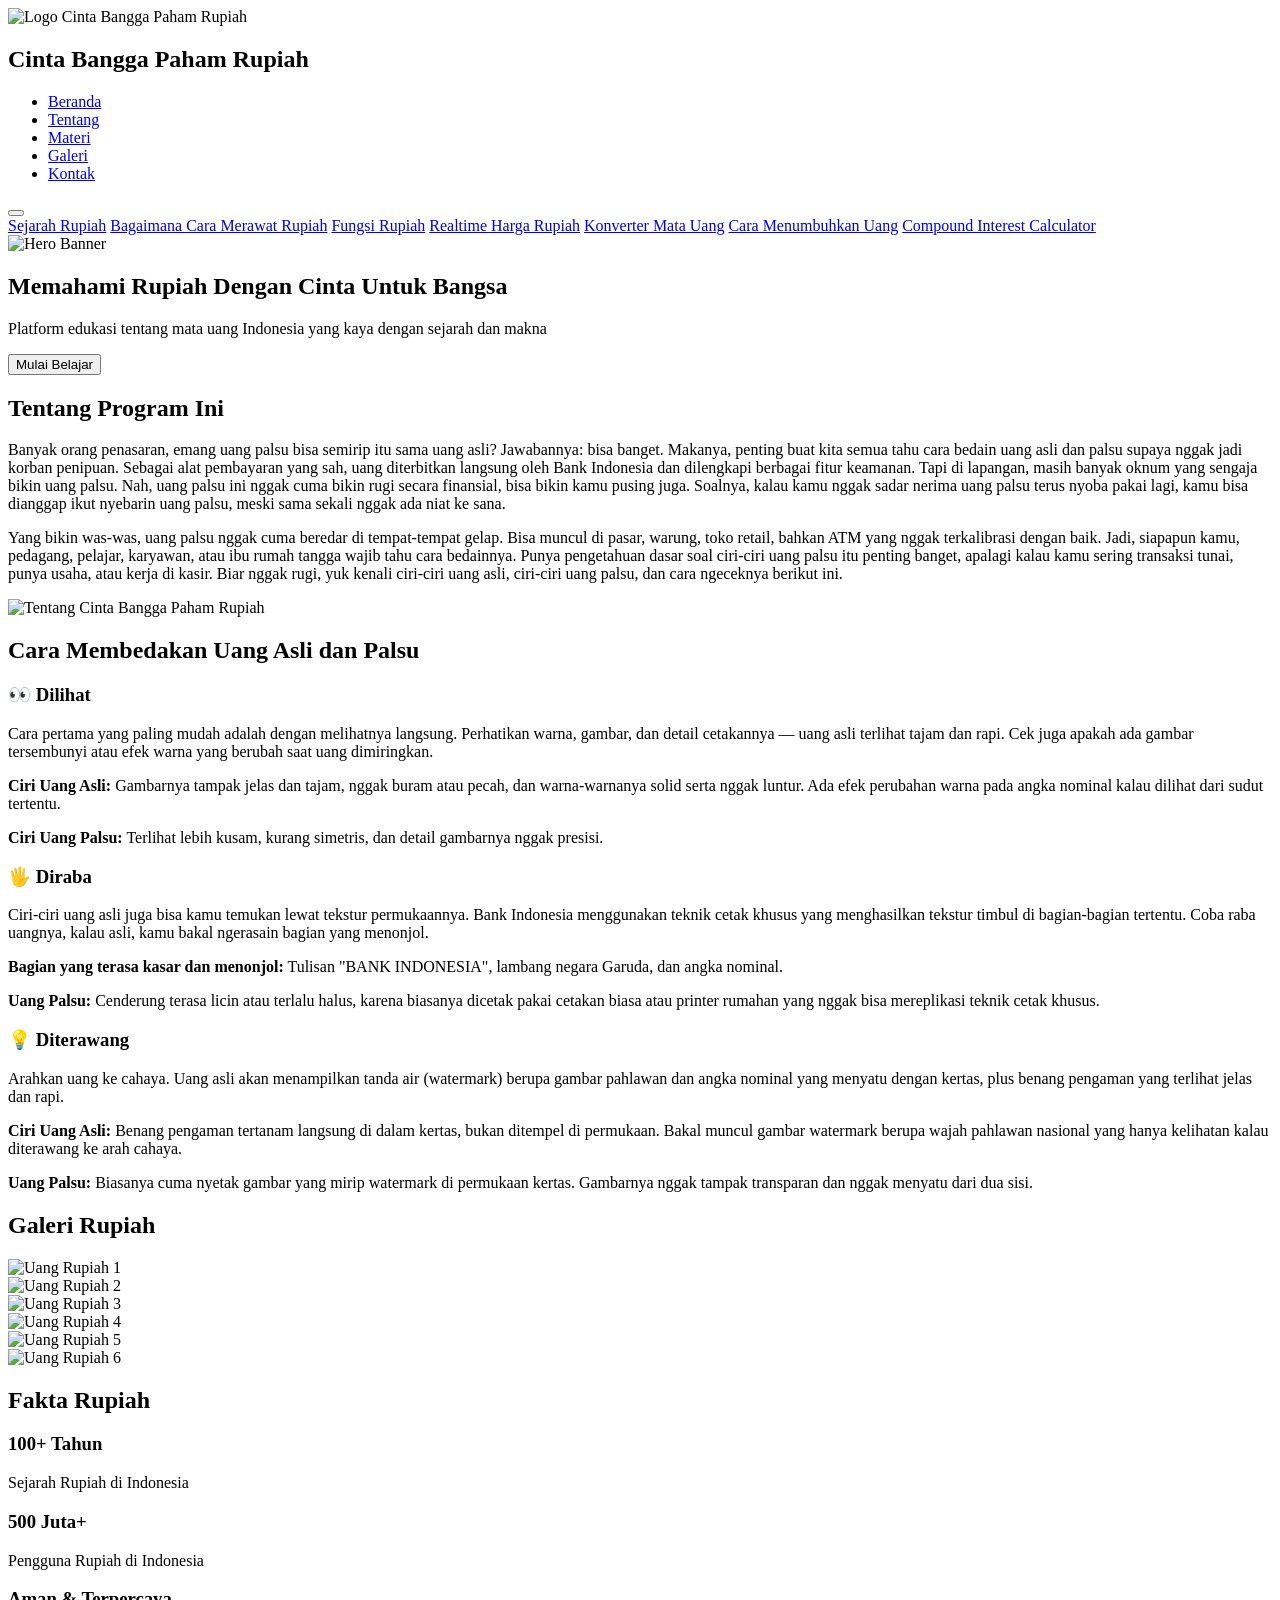
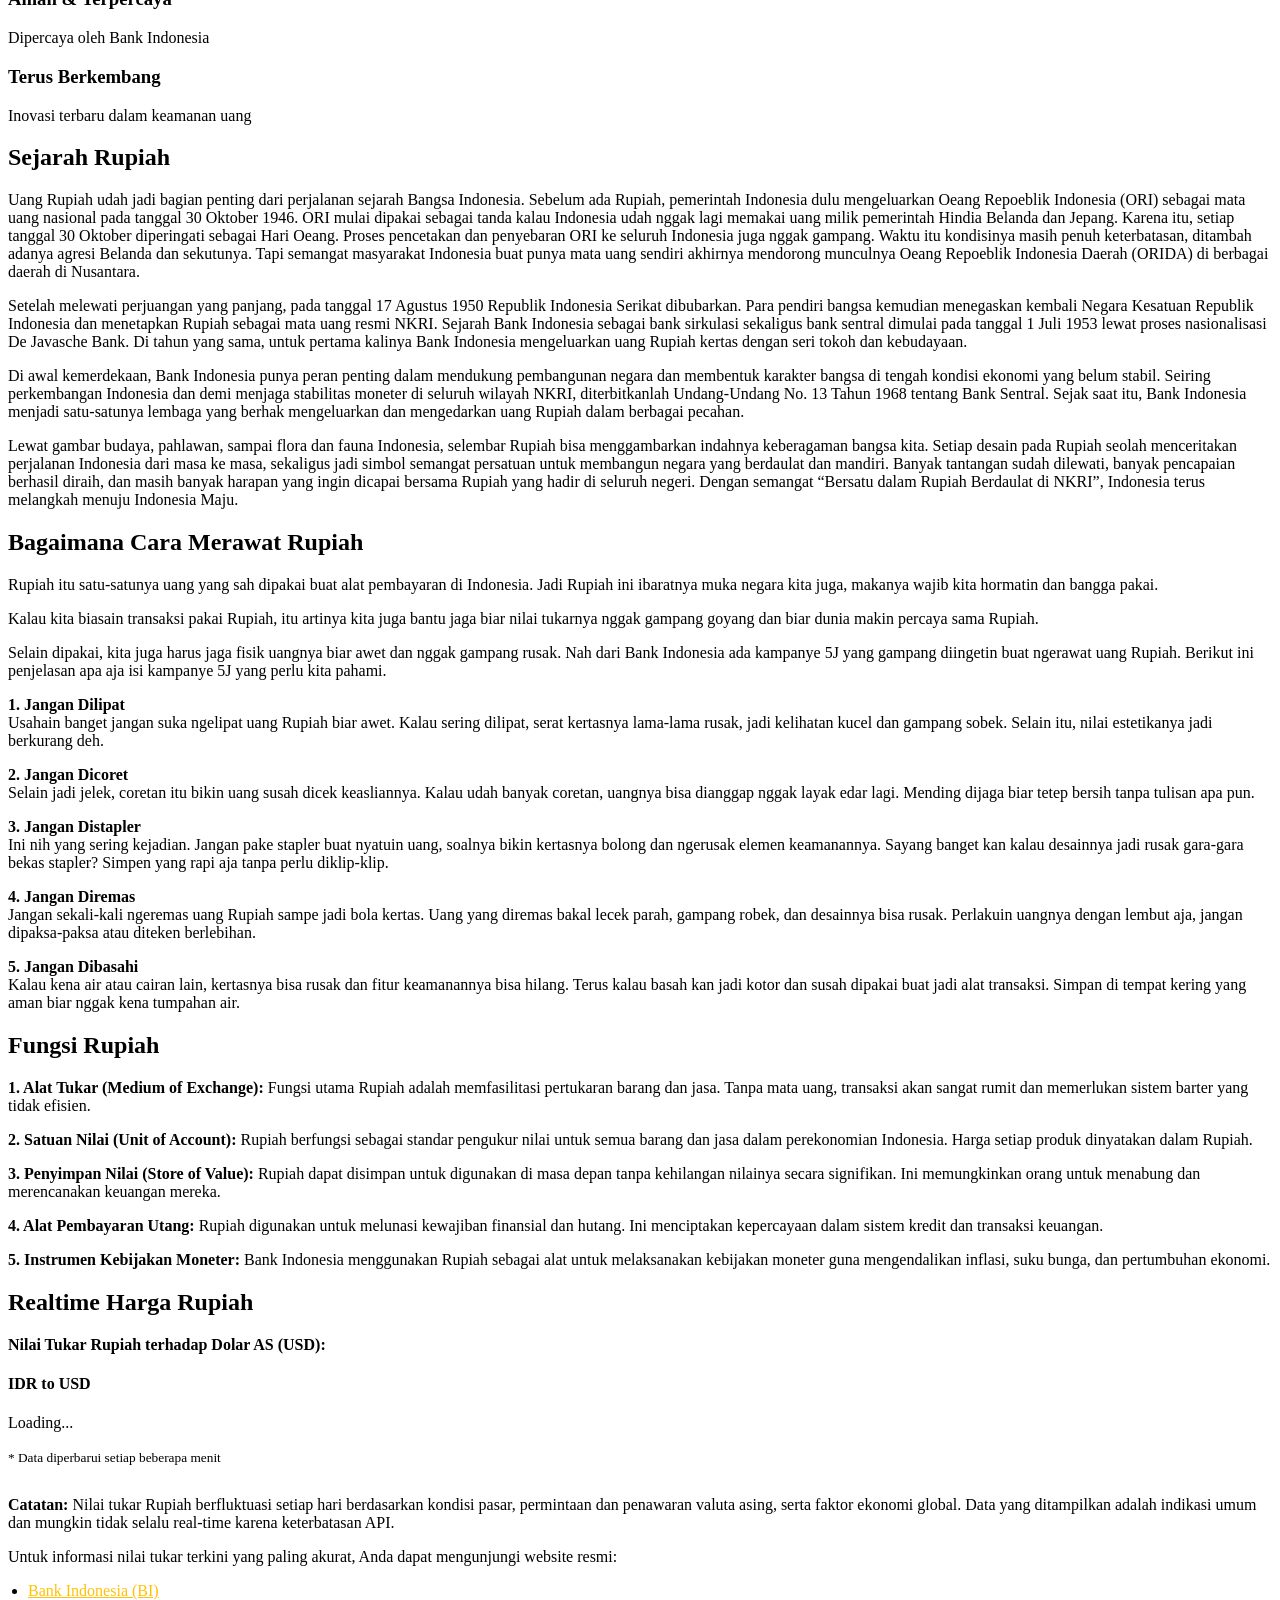
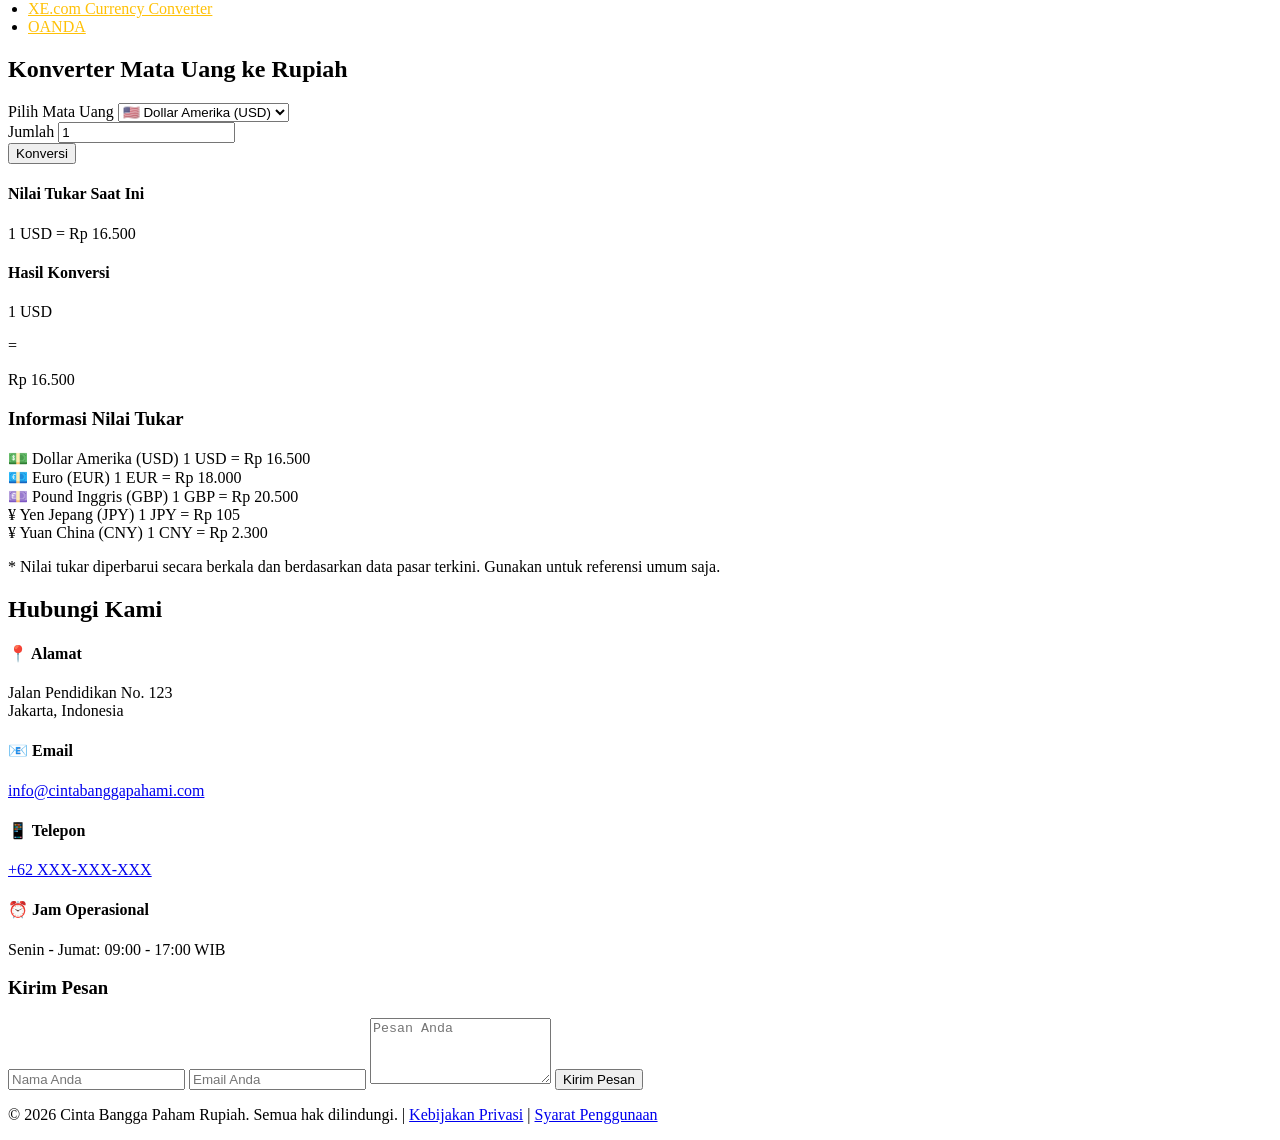
==== index.html @ c16cb83c "Add files via upload" ====
<!DOCTYPE html>
<html lang="id">
<head>
    <meta charset="UTF-8">
    <meta name="viewport" content="width=device-width, initial-scale=1.0">
    <title>Cinta Bangga Paham Rupiah - Edukasi Mata Uang Nasional</title>
    <link rel="stylesheet" href="css/style.css">
    <link rel="icon" type="image/png" href="assets/images/logo-white.png">
</head>
<body>
    <!-- ==================== HEADER/NAVBAR ==================== -->
    <header class="header">
        <nav class="navbar">
            <div class="container">
                <div class="logo">
                    <!-- [LOGO] PUT YOUR LOGO/WEBSITE TITLE IMAGE HERE (300x80px recommended) -->
                    <img src="assets/images/logo-white.png" alt="Logo Cinta Bangga Paham Rupiah" class="logo-img">
                    <h1>Cinta Bangga Paham Rupiah</h1>
                </div>
                <ul class="nav-links">
                    <li><a href="#home">Beranda</a></li>
                    <li><a href="#tentang">Tentang</a></li>
                    <li><a href="#materi">Materi</a></li>
                    <li><a href="#galeri">Galeri</a></li>
                    <li><a href="#kontak">Kontak</a></li>
                </ul>
                <!-- Hamburger Menu -->
                <div class="hamburger-menu">
                    <button class="hamburger-btn" id="hamburgerBtn">
                        <span></span>
                        <span></span>
                        <span></span>
                    </button>
                    <div class="dropdown-menu" id="dropdownMenu">
                        <a href="#sejarah">Sejarah Rupiah</a>
                        <a href="#merawat">Bagaimana Cara Merawat Rupiah</a>
                        <a href="#fungsi">Fungsi Rupiah</a>
                        <a href="#harga">Realtime Harga Rupiah</a>
                        <a href="#konverter">Konverter Mata Uang</a>
                        <a href="investasi.html">Cara Menumbuhkan Uang</a>
                        <a href="compound-interest-calculator.html">Compound Interest Calculator</a>
                    </div>
                </div>
            </div>
        </nav>
    </header>

    <!-- ==================== HERO SECTION ==================== -->
    <section id="home" class="hero">
        <!-- [HERO IMAGE] PUT YOUR MAIN HERO IMAGE HERE (Full width recommended: 1920x600px) -->
        <img src="assets/images/hero-banner.jpg" alt="Hero Banner" class="hero-image">
        <div class="hero-content">
            <h2>Memahami Rupiah Dengan Cinta Untuk Bangsa</h2>
            <p>Platform edukasi tentang mata uang Indonesia yang kaya dengan sejarah dan makna</p>
            <!-- [BUTTON] You can customize the button text and link -->
            <button class="cta-btn">Mulai Belajar</button>
        </div>
    </section>

    <!-- ==================== ABOUT SECTION ==================== -->
    <section id="tentang" class="about">
        <div class="container">
            <h2 class="section-title">Tentang Program Ini</h2>
            <div class="about-content">
                <div class="about-text">
                    <!-- [TEXT CONTENT] REPLACE THIS WITH YOUR ABOUT TEXT -->
                    <p>Banyak orang penasaran, emang uang palsu bisa semirip itu sama uang asli? Jawabannya: bisa banget. Makanya, penting buat kita semua tahu cara bedain uang asli dan palsu supaya nggak jadi korban penipuan.
Sebagai alat pembayaran yang sah, uang diterbitkan langsung oleh Bank Indonesia dan dilengkapi berbagai fitur keamanan. Tapi di lapangan, masih banyak oknum yang sengaja bikin uang palsu. Nah, uang palsu ini nggak cuma bikin rugi secara finansial, bisa bikin kamu pusing juga. Soalnya, kalau kamu nggak sadar nerima uang palsu terus nyoba pakai lagi, kamu bisa dianggap ikut nyebarin uang palsu, meski sama sekali nggak ada niat ke sana.</p>
                    <p>Yang bikin was-was, uang palsu nggak cuma beredar di tempat-tempat gelap. Bisa muncul di pasar, warung, toko retail, bahkan ATM yang nggak terkalibrasi dengan baik. Jadi, siapapun kamu, pedagang, pelajar, karyawan, atau ibu rumah tangga wajib tahu cara bedainnya.
Punya pengetahuan dasar soal ciri-ciri uang palsu itu penting banget, apalagi kalau kamu sering transaksi tunai, punya usaha, atau kerja di kasir. Biar nggak rugi, yuk kenali ciri-ciri uang asli, ciri-ciri uang palsu, dan cara ngeceknya berikut ini.</p>
                    <!-- [MORE TEXT] Add more paragraphs as needed -->
                </div>
                <div class="about-image">
                    <!-- [ABOUT IMAGE] PUT YOUR ABOUT SECTION IMAGE HERE (500x400px recommended) -->
                    <img src="assets/images/about-section.jpg" alt="Tentang Cinta Bangga Paham Rupiah">
                </div>
            </div>
        </div>
    </section>

    <!-- ==================== MATERIALS SECTION ==================== -->
    <section id="materi" class="materials">
        <div class="container">
            <h2 class="section-title">Cara Membedakan Uang Asli dan Palsu</h2>
            <div class="materials-grid">
                <!-- MATERIAL CARD 1 -->
                <div class="material-card">
                    <h3>👀 Dilihat</h3>
                    <p>Cara pertama yang paling mudah adalah dengan melihatnya langsung. Perhatikan warna, gambar, dan detail cetakannya — uang asli terlihat tajam dan rapi. Cek juga apakah ada gambar tersembunyi atau efek warna yang berubah saat uang dimiringkan.</p>
                    <p><strong>Ciri Uang Asli:</strong> Gambarnya tampak jelas dan tajam, nggak buram atau pecah, dan warna-warnanya solid serta nggak luntur. Ada efek perubahan warna pada angka nominal kalau dilihat dari sudut tertentu.</p>
                    <p><strong>Ciri Uang Palsu:</strong> Terlihat lebih kusam, kurang simetris, dan detail gambarnya nggak presisi.</p>
                </div>

                <!-- MATERIAL CARD 2 -->
                <div class="material-card">
                    <h3>🖐️ Diraba</h3>
                    <p>Ciri-ciri uang asli juga bisa kamu temukan lewat tekstur permukaannya. Bank Indonesia menggunakan teknik cetak khusus yang menghasilkan tekstur timbul di bagian-bagian tertentu. Coba raba uangnya, kalau asli, kamu bakal ngerasain bagian yang menonjol.</p>
                    <p><strong>Bagian yang terasa kasar dan menonjol:</strong> Tulisan "BANK INDONESIA", lambang negara Garuda, dan angka nominal.</p>
                    <p><strong>Uang Palsu:</strong> Cenderung terasa licin atau terlalu halus, karena biasanya dicetak pakai cetakan biasa atau printer rumahan yang nggak bisa mereplikasi teknik cetak khusus.</p>
                </div>

                <!-- MATERIAL CARD 3 -->
                <div class="material-card">
                    <h3>💡 Diterawang</h3>
                    <p>Arahkan uang ke cahaya. Uang asli akan menampilkan tanda air (watermark) berupa gambar pahlawan dan angka nominal yang menyatu dengan kertas, plus benang pengaman yang terlihat jelas dan rapi.</p>
                    <p><strong>Ciri Uang Asli:</strong> Benang pengaman tertanam langsung di dalam kertas, bukan ditempel di permukaan. Bakal muncul gambar watermark berupa wajah pahlawan nasional yang hanya kelihatan kalau diterawang ke arah cahaya.</p>
                    <p><strong>Uang Palsu:</strong> Biasanya cuma nyetak gambar yang mirip watermark di permukaan kertas. Gambarnya nggak tampak transparan dan nggak menyatu dari dua sisi.</p>
                </div>
            </div>
        </div>
    </section>

    <!-- ==================== GALLERY SECTION ==================== -->
    <section id="galeri" class="gallery">
        <div class="container">
            <h2 class="section-title">Galeri Rupiah</h2>
            <div class="gallery-grid">
                <!-- [GALLERY IMAGE 1] PUT RUPIAH IMAGE/PHOTO HERE (300x200px) -->
                <div class="gallery-item">
                    <img src="assets/images/gallery-placeholder.png" alt="Uang Rupiah 1">
                </div>

                <!-- [GALLERY IMAGE 2] PUT RUPIAH IMAGE/PHOTO HERE (300x200px) -->
                <div class="gallery-item">
                    <img src="assets/images/gallery-placeholder.png" alt="Uang Rupiah 2">
                </div>

                <!-- [GALLERY IMAGE 3] PUT RUPIAH IMAGE/PHOTO HERE (300x200px) -->
                <div class="gallery-item">
                    <img src="assets/images/gallery-placeholder.png" alt="Uang Rupiah 3">
                </div>

                <!-- [GALLERY IMAGE 4] PUT RUPIAH IMAGE/PHOTO HERE (300x200px) -->
                <div class="gallery-item">
                    <img src="assets/images/gallery-placeholder.png" alt="Uang Rupiah 4">
                </div>

                <!-- [GALLERY IMAGE 5] PUT RUPIAH IMAGE/PHOTO HERE (300x200px) -->
                <div class="gallery-item">
                    <img src="assets/images/gallery-placeholder.png" alt="Uang Rupiah 5">
                </div>

                <!-- [GALLERY IMAGE 6] PUT RUPIAH IMAGE/PHOTO HERE (300x200px) -->
                <div class="gallery-item">
                    <img src="assets/images/gallery-placeholder.png" alt="Uang Rupiah 6">
                </div>
            </div>
        </div>
    </section>

    <!-- ==================== FEATURES/STATISTICS SECTION ==================== -->
    <section class="stats">
        <div class="container">
            <h2 class="section-title">Fakta Rupiah</h2>
            <div class="stats-grid">
                <div class="stat-box">
                    <h3>100+ Tahun</h3>
                    <!-- [STAT DESCRIPTION] REPLACE WITH YOUR TEXT -->
                    <p>Sejarah Rupiah di Indonesia</p>
                </div>
                <div class="stat-box">
                    <h3>500 Juta+</h3>
                    <!-- [STAT DESCRIPTION] REPLACE WITH YOUR TEXT -->
                    <p>Pengguna Rupiah di Indonesia</p>
                </div>
                <div class="stat-box">
                    <h3>Aman & Terpercaya</h3>
                    <!-- [STAT DESCRIPTION] REPLACE WITH YOUR TEXT -->
                    <p>Dipercaya oleh Bank Indonesia</p>
                </div>
                <div class="stat-box">
                    <h3>Terus Berkembang</h3>
                    <!-- [STAT DESCRIPTION] REPLACE WITH YOUR TEXT -->
                    <p>Inovasi terbaru dalam keamanan uang</p>
                </div>
            </div>
        </div>
    </section>

    <!-- ==================== SEJARAH RUPIAH SECTION ==================== -->
    <section id="sejarah" class="info-section">
        <div class="container">
            <h2 class="section-title">Sejarah Rupiah</h2>
            <div class="info-content">
                <p>Uang Rupiah udah jadi bagian penting dari perjalanan sejarah Bangsa Indonesia. Sebelum ada Rupiah, pemerintah Indonesia dulu mengeluarkan Oeang Repoeblik Indonesia (ORI) sebagai mata uang nasional pada tanggal 30 Oktober 1946. ORI mulai dipakai sebagai tanda kalau Indonesia udah nggak lagi memakai uang milik pemerintah Hindia Belanda dan Jepang. Karena itu, setiap tanggal 30 Oktober diperingati sebagai Hari Oeang.
Proses pencetakan dan penyebaran ORI ke seluruh Indonesia juga nggak gampang. Waktu itu kondisinya masih penuh keterbatasan, ditambah adanya agresi Belanda dan sekutunya. Tapi semangat masyarakat Indonesia buat punya mata uang sendiri akhirnya mendorong munculnya Oeang Repoeblik Indonesia Daerah (ORIDA) di berbagai daerah di Nusantara.
</p>
                <p>Setelah melewati perjuangan yang panjang, pada tanggal 17 Agustus 1950 Republik Indonesia Serikat dibubarkan. Para pendiri bangsa kemudian menegaskan kembali Negara Kesatuan Republik Indonesia dan menetapkan Rupiah sebagai mata uang resmi NKRI.
Sejarah Bank Indonesia sebagai bank sirkulasi sekaligus bank sentral dimulai pada tanggal 1 Juli 1953 lewat proses nasionalisasi De Javasche Bank. Di tahun yang sama, untuk pertama kalinya Bank Indonesia mengeluarkan uang Rupiah kertas dengan seri tokoh dan kebudayaan.
</p>
<p>Di awal kemerdekaan, Bank Indonesia punya peran penting dalam mendukung pembangunan negara dan membentuk karakter bangsa di tengah kondisi ekonomi yang belum stabil. Seiring perkembangan Indonesia dan demi menjaga stabilitas moneter di seluruh wilayah NKRI, diterbitkanlah Undang-Undang No. 13 Tahun 1968 tentang Bank Sentral. Sejak saat itu, Bank Indonesia menjadi satu-satunya lembaga yang berhak mengeluarkan dan mengedarkan uang Rupiah dalam berbagai pecahan.</p>
                <p>Lewat gambar budaya, pahlawan, sampai flora dan fauna Indonesia, selembar Rupiah bisa menggambarkan indahnya keberagaman bangsa kita. Setiap desain pada Rupiah seolah menceritakan perjalanan Indonesia dari masa ke masa, sekaligus jadi simbol semangat persatuan untuk membangun negara yang berdaulat dan mandiri. Banyak tantangan sudah dilewati, banyak pencapaian berhasil diraih, dan masih banyak harapan yang ingin dicapai bersama Rupiah yang hadir di seluruh negeri. Dengan semangat “Bersatu dalam Rupiah Berdaulat di NKRI”, Indonesia terus melangkah menuju Indonesia Maju.</p>
            </div>
        </div>
    </section>

    <!-- ==================== CARA MERAWAT RUPIAH SECTION ==================== -->
    <section id="merawat" class="info-section">
        <div class="container">
            <h2 class="section-title">Bagaimana Cara Merawat Rupiah</h2>
            <div class="info-content">
                <p>Rupiah itu satu-satunya uang yang sah dipakai buat alat pembayaran di Indonesia. Jadi Rupiah ini ibaratnya muka negara kita juga, makanya wajib kita hormatin dan bangga pakai.</p>
                <p>Kalau kita biasain transaksi pakai Rupiah, itu artinya kita juga bantu jaga biar nilai tukarnya nggak gampang goyang dan biar dunia makin percaya sama Rupiah.</p>
                <p>Selain dipakai, kita juga harus jaga fisik uangnya biar awet dan nggak gampang rusak. Nah dari Bank Indonesia ada kampanye 5J yang gampang diingetin buat ngerawat uang Rupiah. Berikut ini penjelasan apa aja isi kampanye 5J yang perlu kita pahami.</p>
                <p><strong>1. Jangan Dilipat</strong><br>Usahain banget jangan suka ngelipat uang Rupiah biar awet. Kalau sering dilipat, serat kertasnya lama-lama rusak, jadi kelihatan kucel dan gampang sobek. Selain itu, nilai estetikanya jadi berkurang deh.</p>
                <p><strong>2. Jangan Dicoret</strong><br>Selain jadi jelek, coretan itu bikin uang susah dicek keasliannya. Kalau udah banyak coretan, uangnya bisa dianggap nggak layak edar lagi. Mending dijaga biar tetep bersih tanpa tulisan apa pun.</p>
                <p><strong>3. Jangan Distapler</strong><br>Ini nih yang sering kejadian. Jangan pake stapler buat nyatuin uang, soalnya bikin kertasnya bolong dan ngerusak elemen keamanannya. Sayang banget kan kalau desainnya jadi rusak gara-gara bekas stapler? Simpen yang rapi aja tanpa perlu diklip-klip.</p>
                <p><strong>4. Jangan Diremas</strong><br>Jangan sekali-kali ngeremas uang Rupiah sampe jadi bola kertas. Uang yang diremas bakal lecek parah, gampang robek, dan desainnya bisa rusak. Perlakuin uangnya dengan lembut aja, jangan dipaksa-paksa atau diteken berlebihan.</p>
                <p><strong>5. Jangan Dibasahi</strong><br>Kalau kena air atau cairan lain, kertasnya bisa rusak dan fitur keamanannya bisa hilang. Terus kalau basah kan jadi kotor dan susah dipakai buat jadi alat transaksi. Simpan di tempat kering yang aman biar nggak kena tumpahan air.</p>
            </div>
        </div>
    </section>

    <!-- ==================== FUNGSI RUPIAH SECTION ==================== -->
    <section id="fungsi" class="info-section">
        <div class="container">
            <h2 class="section-title">Fungsi Rupiah</h2>
            <div class="info-content">
                <p><strong>1. Alat Tukar (Medium of Exchange):</strong> Fungsi utama Rupiah adalah memfasilitasi pertukaran barang dan jasa. Tanpa mata uang, transaksi akan sangat rumit dan memerlukan sistem barter yang tidak efisien.</p>
                <p><strong>2. Satuan Nilai (Unit of Account):</strong> Rupiah berfungsi sebagai standar pengukur nilai untuk semua barang dan jasa dalam perekonomian Indonesia. Harga setiap produk dinyatakan dalam Rupiah.</p>
                <p><strong>3. Penyimpan Nilai (Store of Value):</strong> Rupiah dapat disimpan untuk digunakan di masa depan tanpa kehilangan nilainya secara signifikan. Ini memungkinkan orang untuk menabung dan merencanakan keuangan mereka.</p>
                <p><strong>4. Alat Pembayaran Utang:</strong> Rupiah digunakan untuk melunasi kewajiban finansial dan hutang. Ini menciptakan kepercayaan dalam sistem kredit dan transaksi keuangan.</p>
                <p><strong>5. Instrumen Kebijakan Moneter:</strong> Bank Indonesia menggunakan Rupiah sebagai alat untuk melaksanakan kebijakan moneter guna mengendalikan inflasi, suku bunga, dan pertumbuhan ekonomi.</p>
            </div>
        </div>
    </section>

    <!-- ==================== REALTIME HARGA RUPIAH SECTION ==================== -->
    <section id="harga" class="info-section">
        <div class="container">
            <h2 class="section-title">Realtime Harga Rupiah</h2>
            <div class="info-content">
                <p><strong>Nilai Tukar Rupiah terhadap Dolar AS (USD):</strong></p>
                <div class="exchange-rate">
                    <div class="rate-card">
                        <h4>IDR to USD</h4>
                        <p id="idr-usd">Loading...</p>
                        <small>* Data diperbarui setiap beberapa menit</small>
                    </div>
                </div>
                <p style="margin-top: 30px;"><strong>Catatan:</strong> Nilai tukar Rupiah berfluktuasi setiap hari berdasarkan kondisi pasar, permintaan dan penawaran valuta asing, serta faktor ekonomi global. Data yang ditampilkan adalah indikasi umum dan mungkin tidak selalu real-time karena keterbatasan API.</p>
                <p>Untuk informasi nilai tukar terkini yang paling akurat, Anda dapat mengunjungi website resmi:</p>
                <ul style="margin: 15px 0; padding-left: 20px;">
                    <li><a href="https://www.bi.go.id" target="_blank" style="color: #ffc107;">Bank Indonesia (BI)</a></li>
                    <li><a href="https://www.xe.com" target="_blank" style="color: #ffc107;">XE.com Currency Converter</a></li>
                    <li><a href="https://www.oanda.com" target="_blank" style="color: #ffc107;">OANDA</a></li>
                </ul>
            </div>
        </div>
    </section>

    <!-- ==================== CURRENCY CONVERTER SECTION ==================== -->
    <section id="konverter" class="converter">
        <div class="container">
            <h2 class="section-title">Konverter Mata Uang ke Rupiah</h2>
            <div class="converter-container">
                <div class="converter-input-section">
                    <div class="input-group">
                        <label for="currencySelect">Pilih Mata Uang</label>
                        <select id="currencySelect">
                            <option value="usd">🇺🇸 Dollar Amerika (USD)</option>
                            <option value="eur">🇪🇺 Euro (EUR)</option>
                            <option value="gbp">🇬🇧 Pound Inggris (GBP)</option>
                            <option value="jpy">🇯🇵 Yen Jepang (JPY)</option>
                            <option value="cny">🇨🇳 Yuan China (CNY)</option>
                        </select>
                    </div>
                    <div class="input-group">
                        <label for="amountInput">Jumlah</label>
                        <input type="number" id="amountInput" placeholder="Masukkan jumlah" value="1" min="0" step="0.01">
                    </div>
                    <button class="convert-btn" id="convertBtn">Konversi</button>
                </div>

                <div class="converter-result">
                    <div class="result-card">
                        <div class="result-item">
                            <h4>Nilai Tukar Saat Ini</h4>
                            <div class="rate-display">
                                <span id="rateDisplay">1 USD = Rp 16.500</span>
                            </div>
                        </div>
                        <div class="result-item">
                            <h4>Hasil Konversi</h4>
                            <div class="result-display">
                                <span id="resultAmount">1 USD</span>
                                <p>=</p>
                                <span id="resultRupiah">Rp 16.500</span>
                            </div>
                        </div>
                    </div>
                </div>
            </div>

            <div class="converter-info">
                <h3>Informasi Nilai Tukar</h3>
                <div class="exchange-rates-list">
                    <div class="rate-item">
                        <span class="currency-name">💵 Dollar Amerika (USD)</span>
                        <span class="currency-rate">1 USD = Rp 16.500</span>
                    </div>
                    <div class="rate-item">
                        <span class="currency-name">💶 Euro (EUR)</span>
                        <span class="currency-rate">1 EUR = Rp 18.000</span>
                    </div>
                    <div class="rate-item">
                        <span class="currency-name">💷 Pound Inggris (GBP)</span>
                        <span class="currency-rate">1 GBP = Rp 20.500</span>
                    </div>
                    <div class="rate-item">
                        <span class="currency-name">¥ Yen Jepang (JPY)</span>
                        <span class="currency-rate">1 JPY = Rp 105</span>
                    </div>
                    <div class="rate-item">
                        <span class="currency-name">¥ Yuan China (CNY)</span>
                        <span class="currency-rate">1 CNY = Rp 2.300</span>
                    </div>
                </div>
                <p class="converter-note">* Nilai tukar diperbarui secara berkala dan berdasarkan data pasar terkini. Gunakan untuk referensi umum saja.</p>
            </div>
        </div>
    </section>

    <!-- ==================== CONTACT SECTION ==================== -->
    <section id="kontak" class="contact contact-compact">
        <div class="container">
            <h2 class="section-title">Hubungi Kami</h2>
            <div class="contact-content contact-content-compact">
                <div class="contact-info">
                    <!-- [CONTACT DETAILS] REPLACE WITH YOUR CONTACT INFORMATION -->
                    <div class="contact-item contact-item-compact">
                        <h4>📍 Alamat</h4>
                        <p>Jalan Pendidikan No. 123<br>Jakarta, Indonesia</p>
                    </div>
                    <div class="contact-item contact-item-compact">
                        <h4>📧 Email</h4>
                        <p><a href="mailto:info@cintabanggapahami.com">info@cintabanggapahami.com</a></p>
                    </div>
                    <div class="contact-item contact-item-compact">
                        <h4>📱 Telepon</h4>
                        <p><a href="tel:+62xxx">+62 XXX-XXX-XXX</a></p>
                    </div>
                    <div class="contact-item contact-item-compact">
                        <h4>⏰ Jam Operasional</h4>
                        <p>Senin - Jumat: 09:00 - 17:00 WIB</p>
                    </div>
                </div>

                <!-- [CONTACT FORM] Simple contact form -->
                <div class="contact-form">
                    <h3>Kirim Pesan</h3>
                    <form>
                        <!-- [INPUT] Name field - can be customized -->
                        <input type="text" placeholder="Nama Anda" required>
                        <!-- [INPUT] Email field - can be customized -->
                        <input type="email" placeholder="Email Anda" required>
                        <!-- [TEXTAREA] Message field - can be customized -->
                        <textarea placeholder="Pesan Anda" rows="4" required></textarea>
                        <!-- [BUTTON] Submit button -->
                        <button type="submit" class="cta-btn">Kirim Pesan</button>
                    </form>
                </div>
            </div>
        </div>
    </section>

    <!-- ==================== FOOTER ==================== -->
    <footer class="footer">
        <div class="container">
            <p>&copy; 2026 Cinta Bangga Paham Rupiah. Semua hak dilindungi. | 
            <!-- [FOOTER LINKS] Add more links as needed -->
            <a href="#">Kebijakan Privasi</a> | 
            <a href="#">Syarat Penggunaan</a>
            </p>
        </div>
    </footer>

    <script src="js/script.js"></script>
</body>
</html>
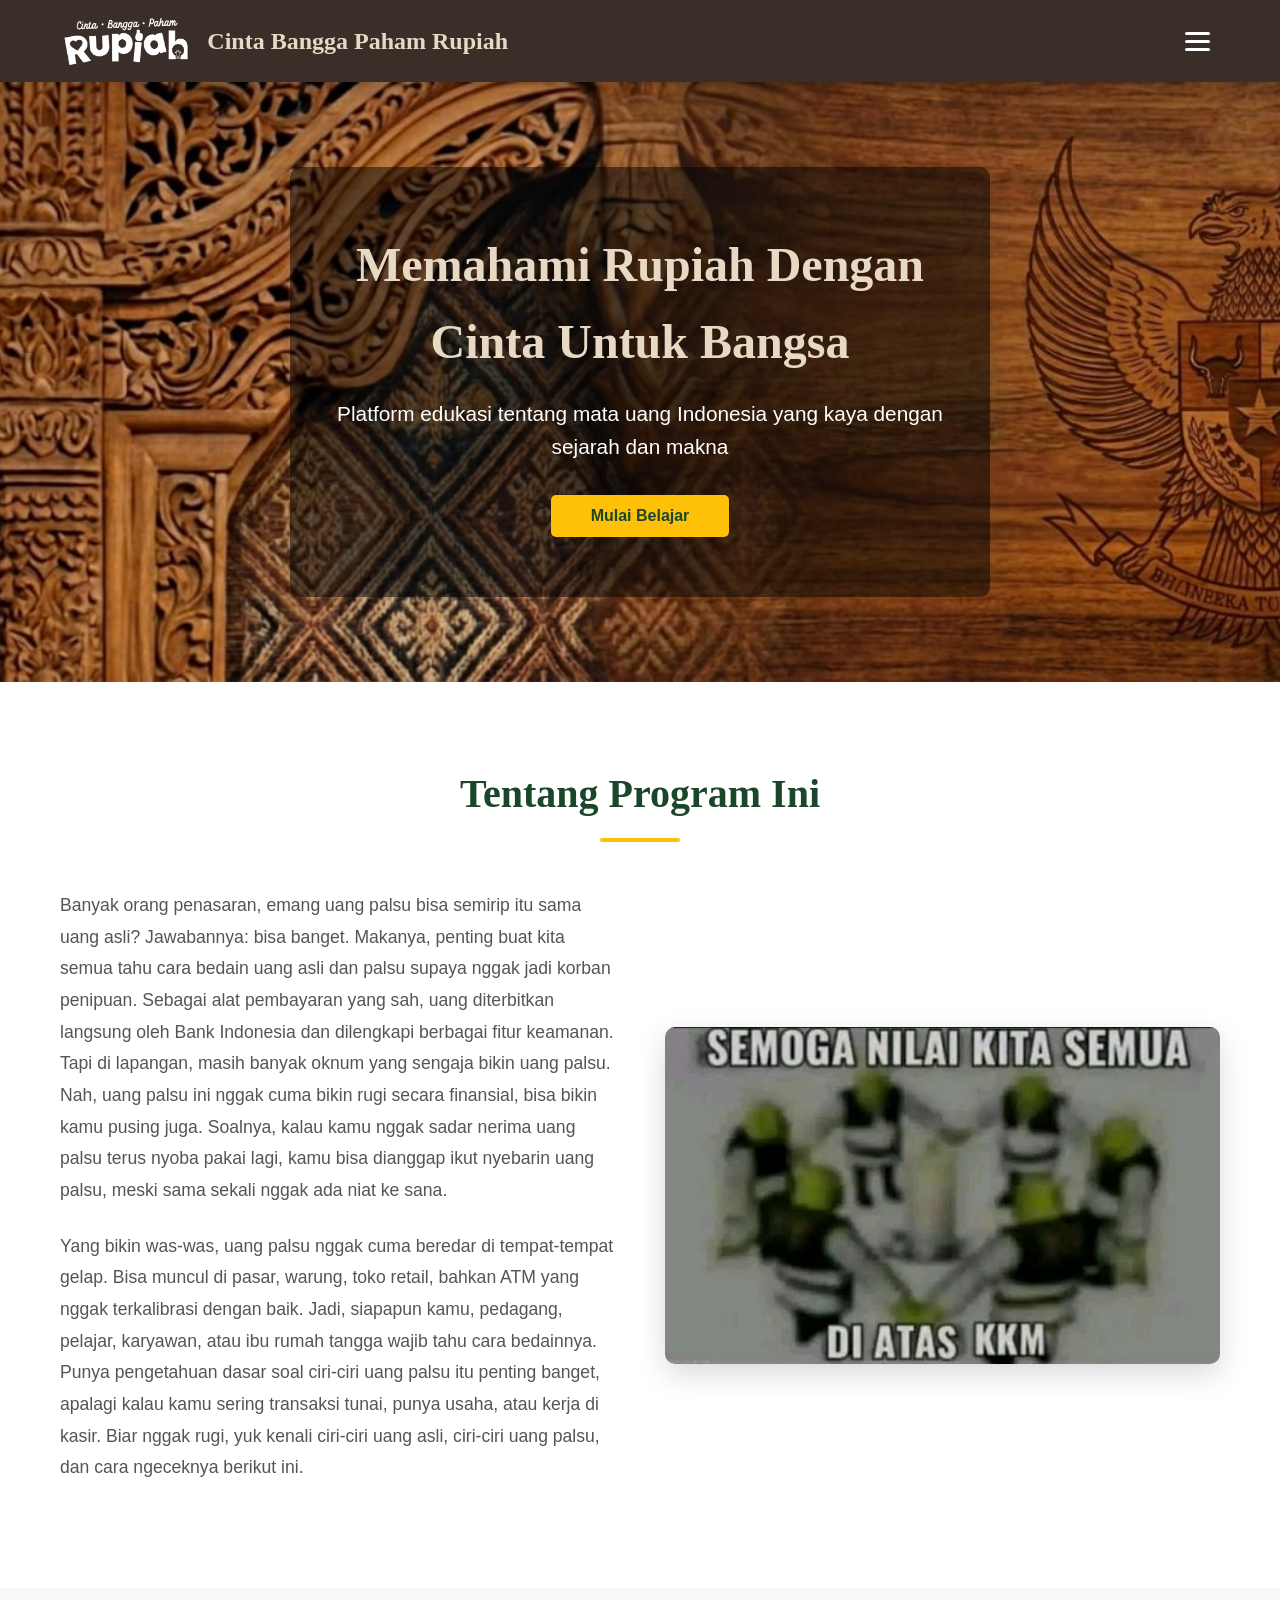
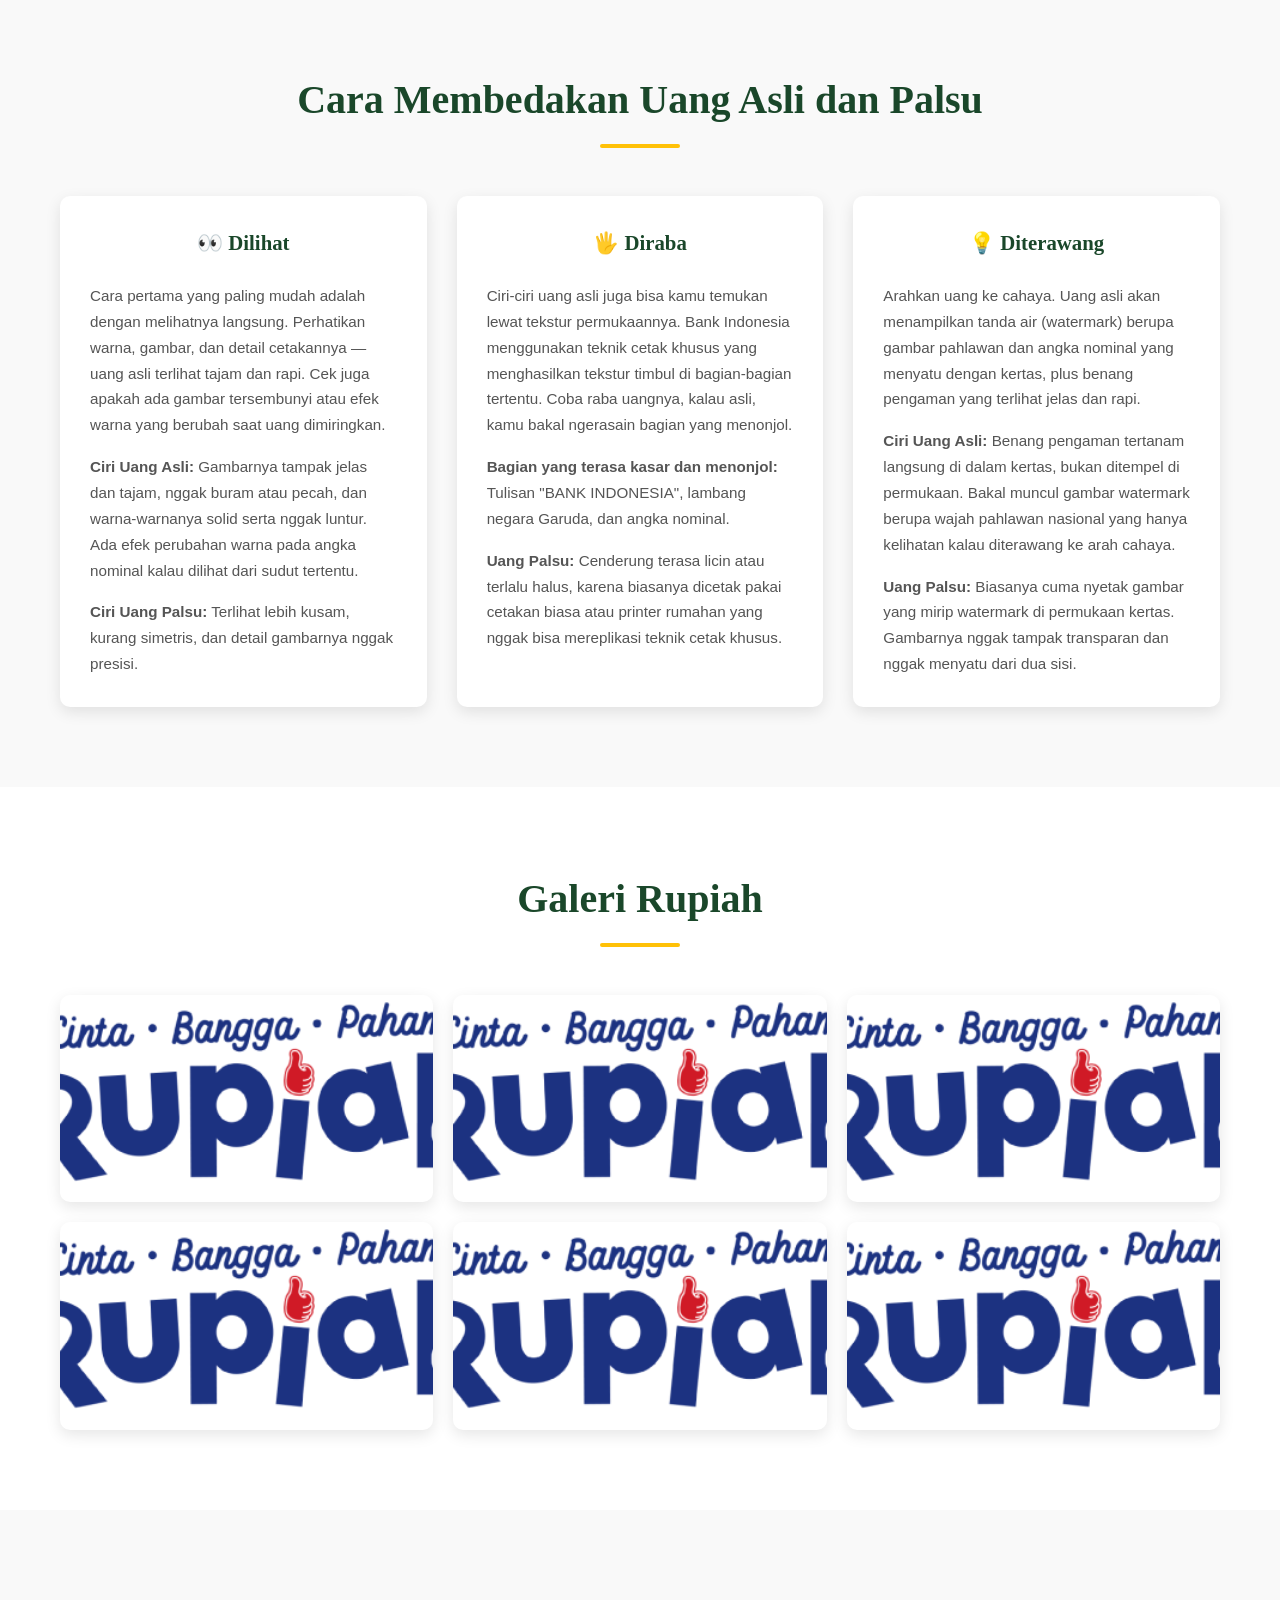
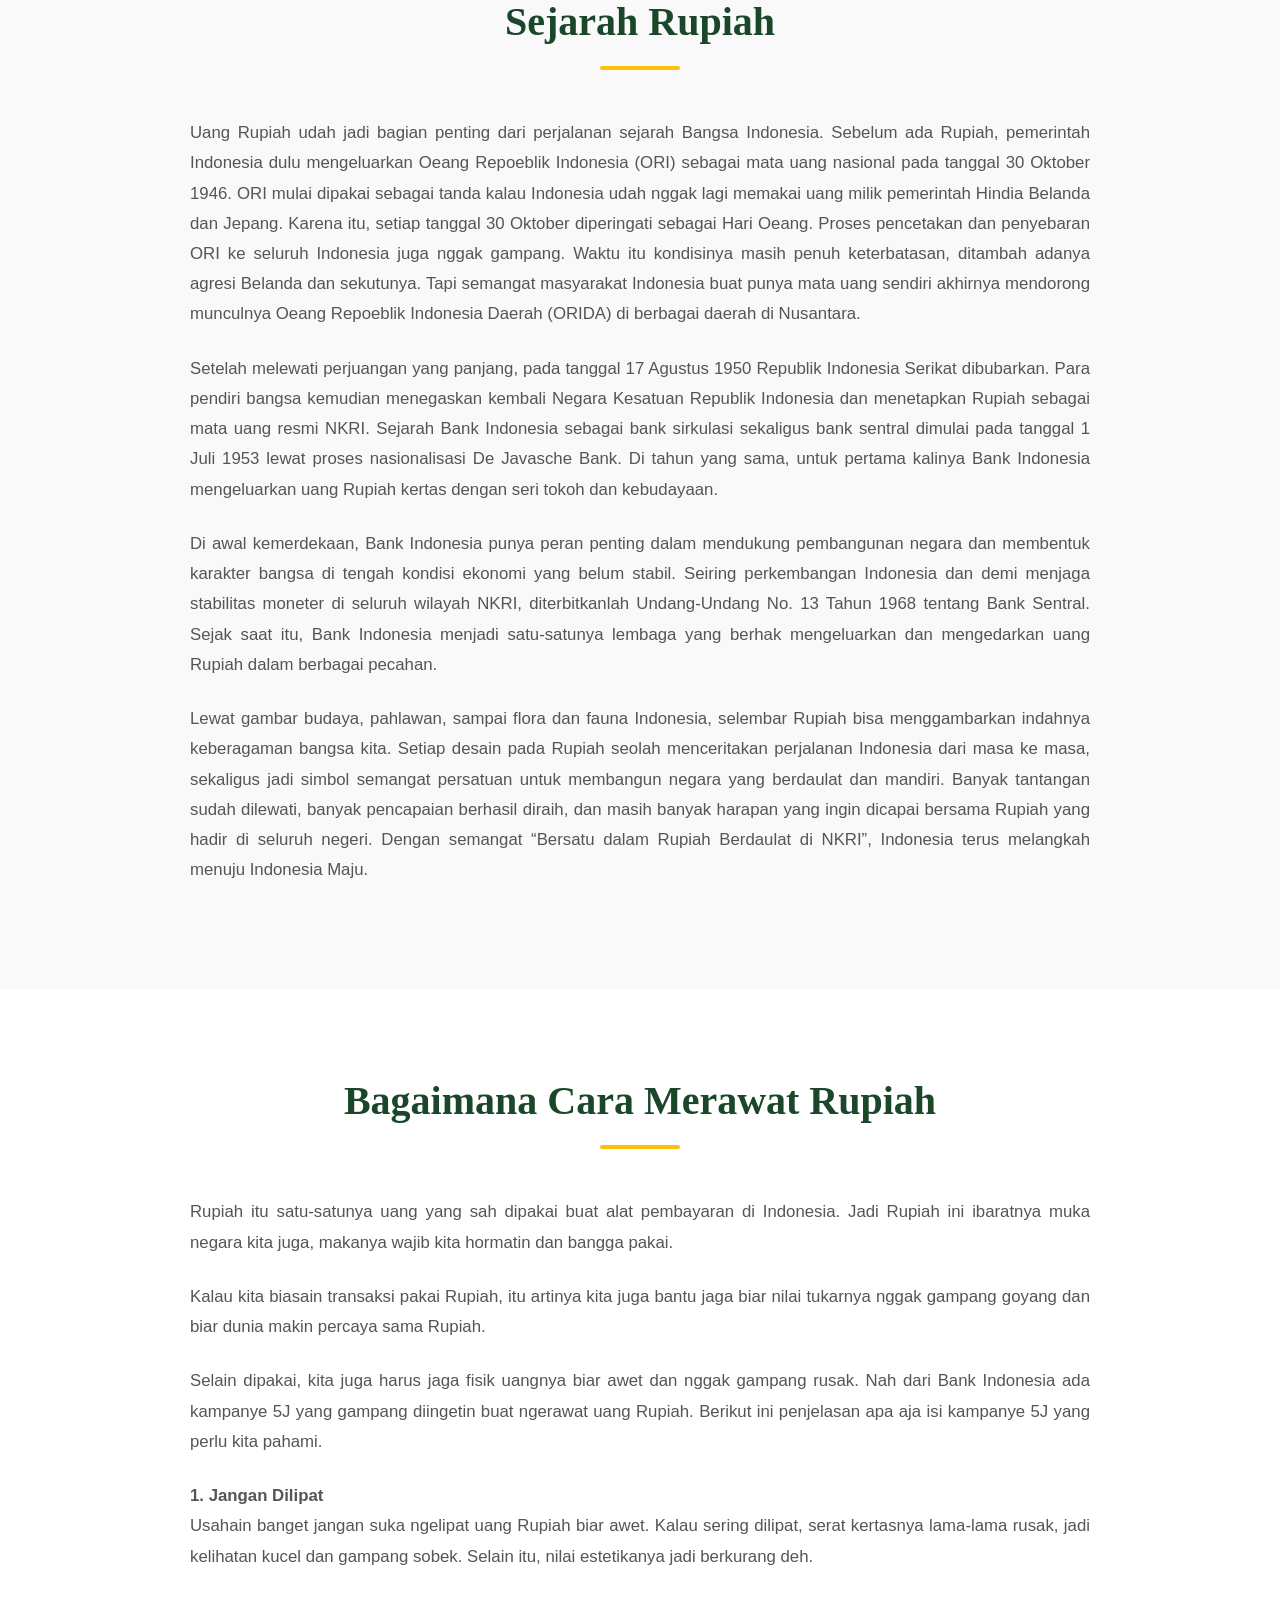
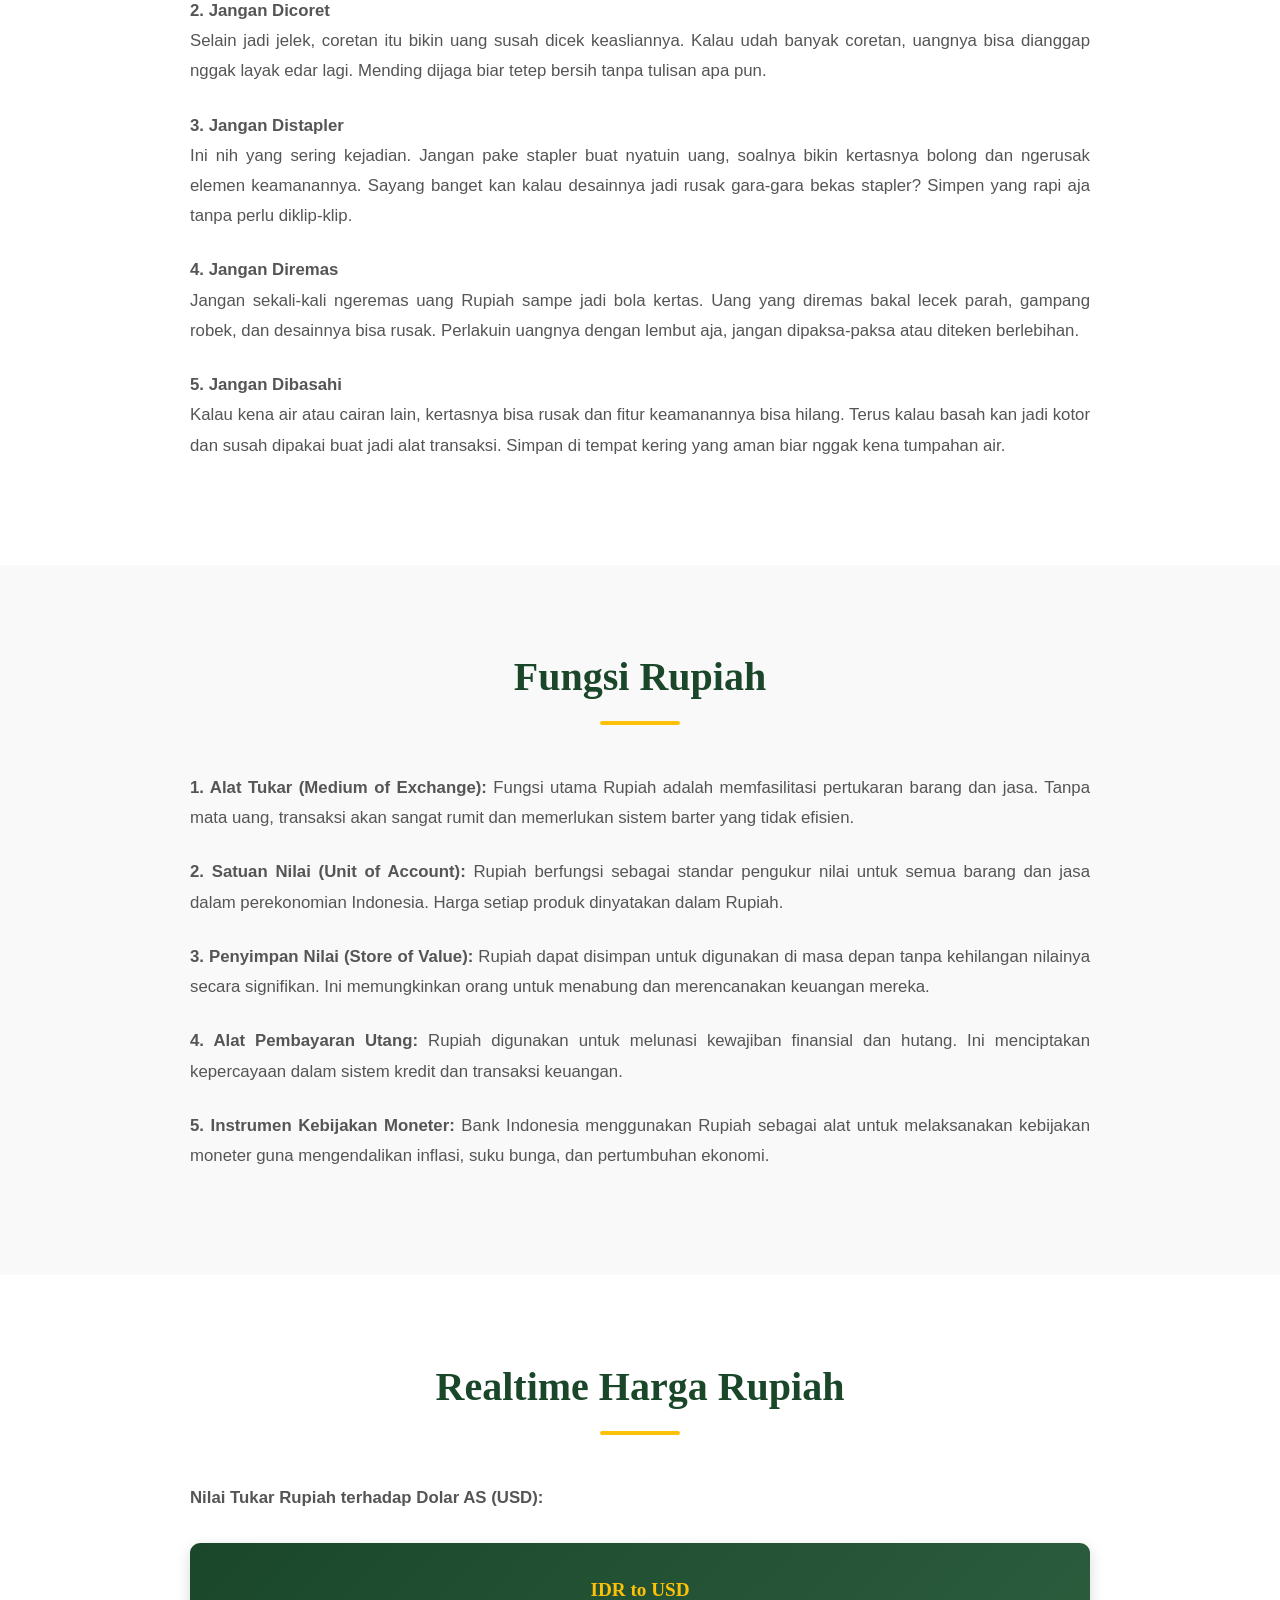
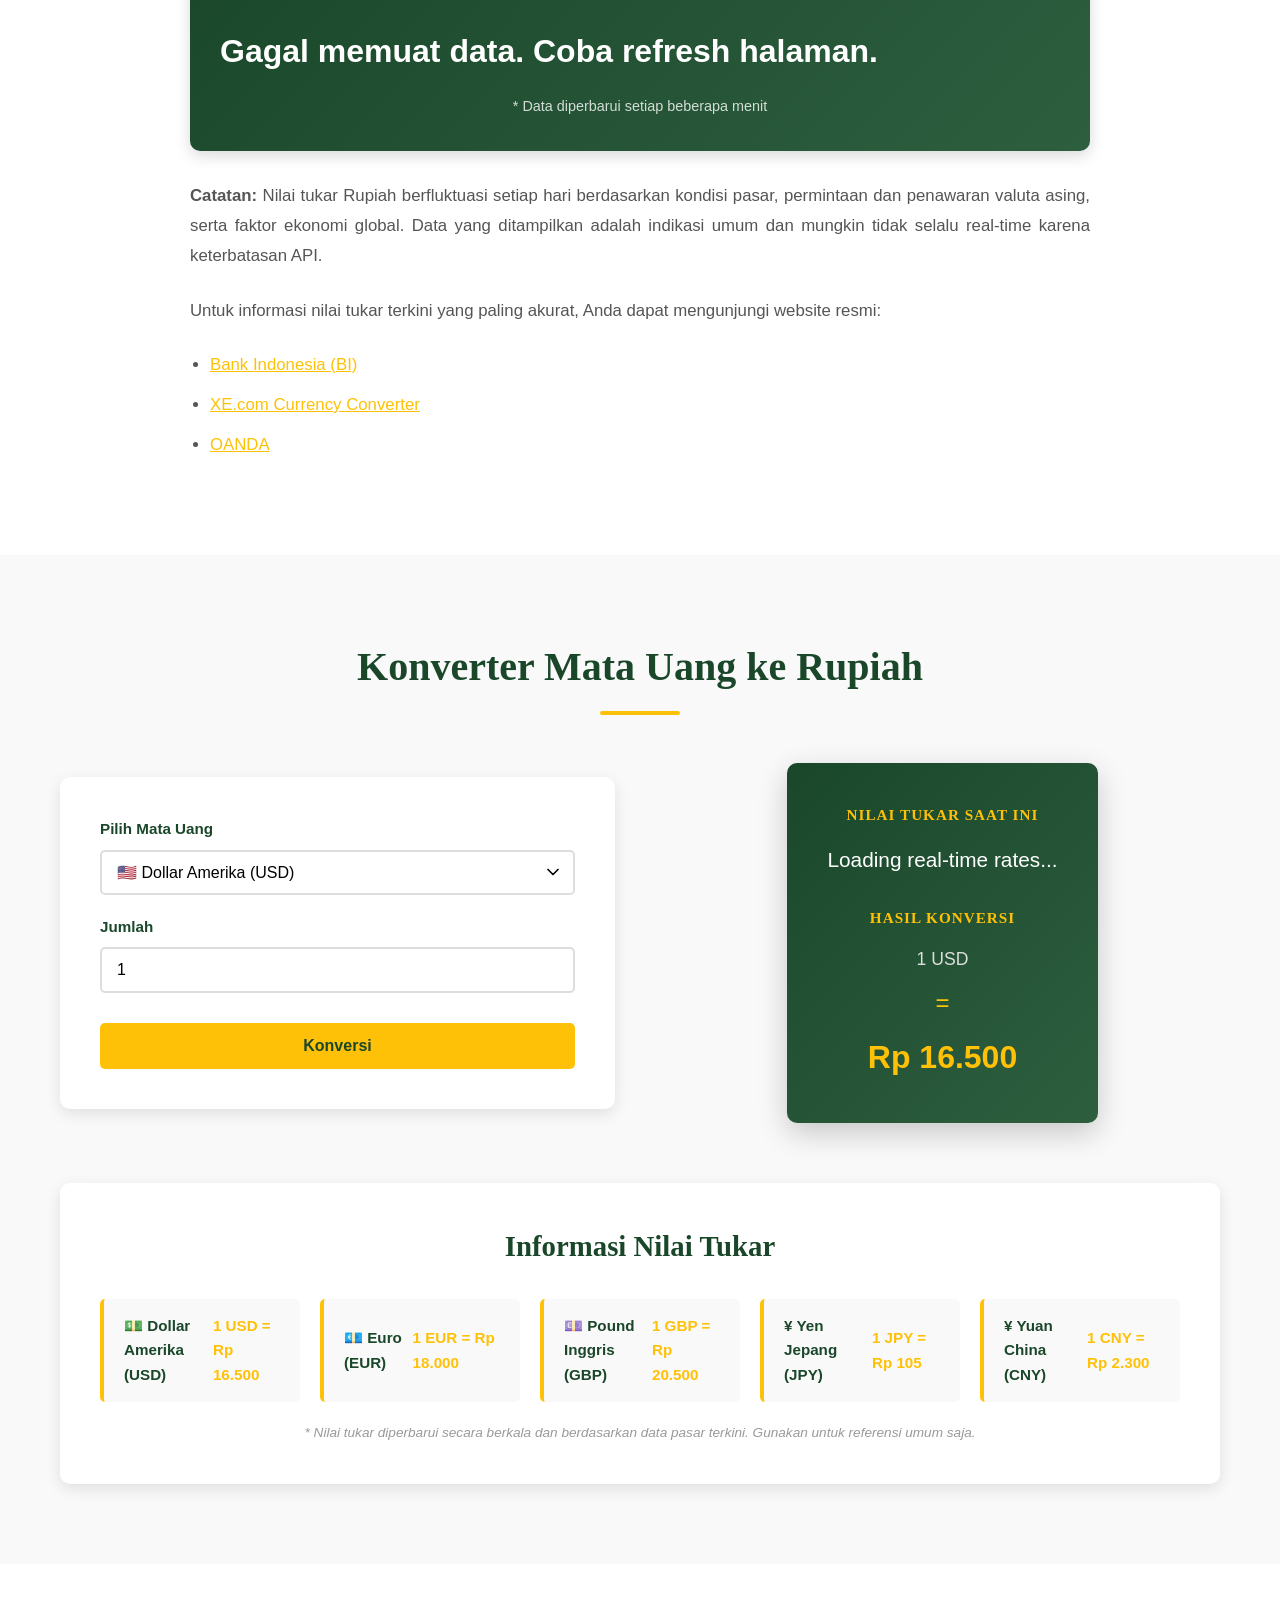
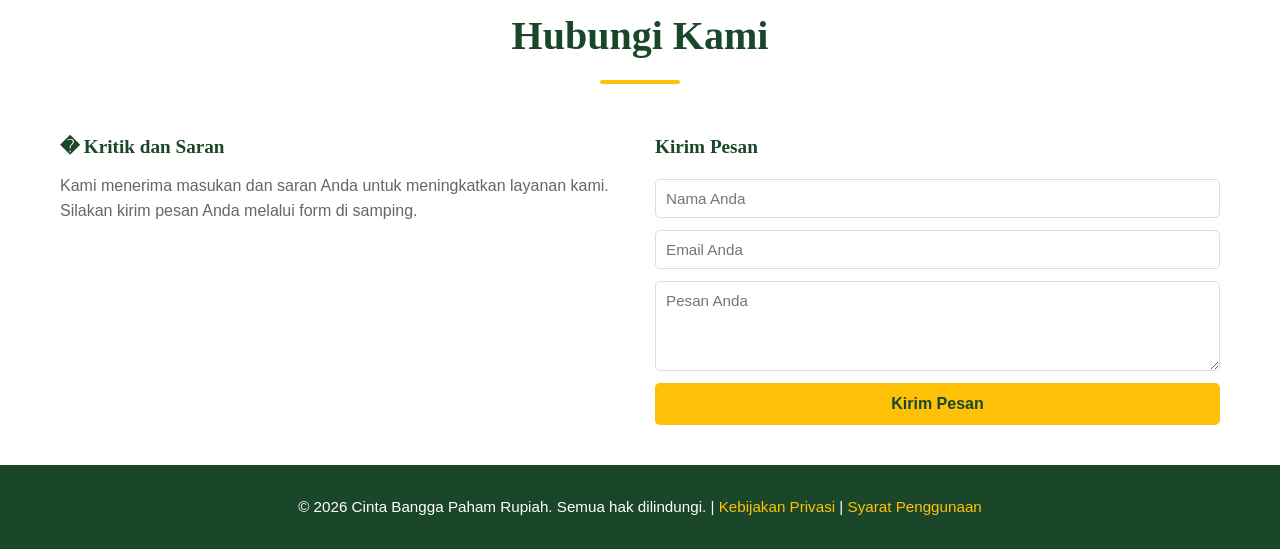
==== commit c5b73a74: "update hilang fakta rupiah dan hubungi kami hilang" ====
--- a/index.html
+++ b/index.html
@@ -1,12 +1,12 @@
 <!DOCTYPE html>
 <html lang="id">
 <head>
-    <meta charset="UTF-8">
-    <meta name="viewport" content="width=device-width, initial-scale=1.0">
-    <title>Cinta Bangga Paham Rupiah - Edukasi Mata Uang Nasional</title>
-    <link rel="stylesheet" href="css/style.css">
-    <link rel="icon" type="image/png" href="assets/images/logo-white.png">
-</head>
+    <meta charset="UTF-8">
+    <meta name="viewport" content="width=device-width, initial-scale=1.0">
+    <title>Cinta Bangga Paham Rupiah - Edukasi Mata Uang Nasional</title>
+    <link rel="stylesheet" href="css/style.css">
+    <link rel="icon" type="image/png" href="assets/images/logo-white.png">
+</head>
 <body>
     <!-- ==================== HEADER/NAVBAR ==================== -->
     <header class="header">
@@ -148,34 +148,7 @@
         </div>
     </section>
 
-    <!-- ==================== FEATURES/STATISTICS SECTION ==================== -->
-    <section class="stats">
-        <div class="container">
-            <h2 class="section-title">Fakta Rupiah</h2>
-            <div class="stats-grid">
-                <div class="stat-box">
-                    <h3>100+ Tahun</h3>
-                    <!-- [STAT DESCRIPTION] REPLACE WITH YOUR TEXT -->
-                    <p>Sejarah Rupiah di Indonesia</p>
-                </div>
-                <div class="stat-box">
-                    <h3>500 Juta+</h3>
-                    <!-- [STAT DESCRIPTION] REPLACE WITH YOUR TEXT -->
-                    <p>Pengguna Rupiah di Indonesia</p>
-                </div>
-                <div class="stat-box">
-                    <h3>Aman & Terpercaya</h3>
-                    <!-- [STAT DESCRIPTION] REPLACE WITH YOUR TEXT -->
-                    <p>Dipercaya oleh Bank Indonesia</p>
-                </div>
-                <div class="stat-box">
-                    <h3>Terus Berkembang</h3>
-                    <!-- [STAT DESCRIPTION] REPLACE WITH YOUR TEXT -->
-                    <p>Inovasi terbaru dalam keamanan uang</p>
-                </div>
-            </div>
-        </div>
-    </section>
+
 
     <!-- ==================== SEJARAH RUPIAH SECTION ==================== -->
     <section id="sejarah" class="info-section">
@@ -329,20 +302,8 @@
                 <div class="contact-info">
                     <!-- [CONTACT DETAILS] REPLACE WITH YOUR CONTACT INFORMATION -->
                     <div class="contact-item contact-item-compact">
-                        <h4>📍 Alamat</h4>
-                        <p>Jalan Pendidikan No. 123<br>Jakarta, Indonesia</p>
-                    </div>
-                    <div class="contact-item contact-item-compact">
-                        <h4>📧 Email</h4>
-                        <p><a href="mailto:info@cintabanggapahami.com">info@cintabanggapahami.com</a></p>
-                    </div>
-                    <div class="contact-item contact-item-compact">
-                        <h4>📱 Telepon</h4>
-                        <p><a href="tel:+62xxx">+62 XXX-XXX-XXX</a></p>
-                    </div>
-                    <div class="contact-item contact-item-compact">
-                        <h4>⏰ Jam Operasional</h4>
-                        <p>Senin - Jumat: 09:00 - 17:00 WIB</p>
+                        <h4>� Kritik dan Saran</h4>
+                        <p>Kami menerima masukan dan saran Anda untuk meningkatkan layanan kami. Silakan kirim pesan Anda melalui form di samping.</p>
                     </div>
                 </div>
 
--- a/css/style.css
+++ b/css/style.css
@@ -0,0 +1,939 @@
+/* ==================== GENERAL STYLES ==================== */
+* {
+    margin: 0;
+    padding: 0;
+    box-sizing: border-box;
+}
+
+body {
+    font-family: 'Segoe UI', Tahoma, Geneva, Verdana, sans-serif;
+    line-height: 1.6;
+    color: #333;
+    background-color: #f9f9f9;
+}
+
+/* Heading Font */
+h1, h2, h3, h4, h5, h6 {
+    font-family: 'Times New Roman', serif;
+    color: #E8D9C4;
+}
+
+.container {
+    max-width: 1200px;
+    margin: 0 auto;
+    padding: 0 20px;
+}
+
+/* ==================== HEADER/NAVBAR ==================== */
+.header {
+    background-color: #3A2E29;
+    color: white;
+    position: sticky;
+    top: 0;
+    z-index: 100;
+    box-shadow: 0 2px 5px rgba(0, 0, 0, 0.1);
+}
+
+.navbar {
+    padding: 1rem 0;
+}
+
+.navbar .container {
+    display: flex;
+    justify-content: space-between;
+    align-items: center;
+}
+
+.logo {
+    display: flex;
+    align-items: center;
+    gap: 15px;
+    flex: 1;
+}
+
+.logo-img {
+    height: 50px;
+    width: auto;
+}
+
+.logo h1 {
+    font-size: 1.5rem;
+    font-weight: 700;
+}
+
+.nav-links {
+    display: none;
+    list-style: none;
+    gap: 2rem;
+}
+
+.nav-links a {
+    color: white;
+    text-decoration: none;
+    font-weight: 500;
+    transition: color 0.3s ease;
+}
+
+.nav-links a:hover {
+    color: #ffc107;
+}
+
+/* ==================== HAMBURGER MENU ==================== */
+.hamburger-menu {
+    display: flex;
+    position: relative;
+}
+
+.hamburger-btn {
+    display: flex;
+    flex-direction: column;
+    gap: 5px;
+    background: none;
+    border: none;
+    cursor: pointer;
+    padding: 10px;
+}
+
+.hamburger-btn span {
+    width: 25px;
+    height: 3px;
+    background-color: white;
+    border-radius: 2px;
+    transition: all 0.3s ease;
+}
+
+.hamburger-btn.active span:nth-child(1) {
+    transform: rotate(45deg) translate(10px, 10px);
+}
+
+.hamburger-btn.active span:nth-child(2) {
+    opacity: 0;
+}
+
+.hamburger-btn.active span:nth-child(3) {
+    transform: rotate(-45deg) translate(7px, -7px);
+}
+
+.dropdown-menu {
+    position: absolute;
+    top: 60px;
+    right: 0;
+    background-color: #2a1f1a;
+    border-radius: 8px;
+    min-width: 280px;
+    max-width: 100vw;
+    box-shadow: 0 8px 20px rgba(0, 0, 0, 0.3);
+    display: none;
+    flex-direction: column;
+    z-index: 1000;
+    border: 1px solid #444;
+}
+
+.dropdown-menu.active {
+    display: flex;
+}
+
+.dropdown-menu a {
+    padding: 15px 20px;
+    color: white;
+    text-decoration: none;
+    font-weight: 500;
+    border-bottom: 1px solid #444;
+    transition: all 0.3s ease;
+}
+
+.dropdown-menu a:last-child {
+    border-bottom: none;
+}
+
+.dropdown-menu a:hover {
+    background-color: #3a2f2a;
+    color: #ffc107;
+    padding-left: 25px;
+}
+
+/* ==================== HERO SECTION ==================== */
+.hero {
+    position: relative;
+    height: 600px;
+    overflow: hidden;
+    display: flex;
+    align-items: center;
+    justify-content: center;
+    text-align: center;
+}
+
+.hero-image {
+    position: absolute;
+    top: 0;
+    left: 0;
+    width: 100%;
+    height: 100%;
+    object-fit: cover;
+    z-index: -1;
+}
+
+.hero-content {
+    color: white;
+    background: rgba(0, 0, 0, 0.5);
+    padding: 60px 40px;
+    border-radius: 10px;
+    max-width: 700px;
+}
+
+.hero-content h2 {
+    font-size: 3rem;
+    margin-bottom: 1rem;
+    font-weight: 700;
+}
+
+.hero-content p {
+    font-size: 1.3rem;
+    margin-bottom: 2rem;
+}
+
+/* ==================== BUTTONS ==================== */
+.cta-btn {
+    background-color: #ffc107;
+    color: #1a472a;
+    padding: 12px 40px;
+    border: none;
+    border-radius: 5px;
+    font-size: 1rem;
+    font-weight: 600;
+    cursor: pointer;
+    transition: all 0.3s ease;
+}
+
+.cta-btn:hover {
+    background-color: #ffb300;
+    transform: translateY(-2px);
+    box-shadow: 0 5px 15px rgba(255, 193, 7, 0.3);
+}
+
+/* ==================== SECTION TITLES ==================== */
+.section-title {
+    font-size: 2.5rem;
+    text-align: center;
+    margin-bottom: 3rem;
+    color: #1a472a;
+    font-weight: 700;
+    position: relative;
+    padding-bottom: 1rem;
+}
+
+.section-title::after {
+    content: '';
+    position: absolute;
+    bottom: 0;
+    left: 50%;
+    transform: translateX(-50%);
+    width: 80px;
+    height: 4px;
+    background-color: #ffc107;
+    border-radius: 2px;
+}
+
+/* ==================== ABOUT SECTION ==================== */
+.about {
+    padding: 80px 0;
+    background-color: white;
+}
+
+.about-content {
+    display: grid;
+    grid-template-columns: 1fr 1fr;
+    gap: 50px;
+    align-items: center;
+}
+
+.about-text p {
+    font-size: 1.1rem;
+    margin-bottom: 1.5rem;
+    line-height: 1.8;
+    color: #555;
+}
+
+.about-image img {
+    width: 100%;
+    border-radius: 10px;
+    box-shadow: 0 10px 30px rgba(0, 0, 0, 0.15);
+}
+
+/* ==================== MATERIALS SECTION ==================== */
+.materials {
+    padding: 80px 0;
+    background-color: #f9f9f9;
+}
+
+.materials-grid {
+    display: grid;
+    grid-template-columns: repeat(auto-fit, minmax(280px, 1fr));
+    gap: 30px;
+}
+
+.material-card {
+    background-color: white;
+    border-radius: 10px;
+    padding: 30px;
+    text-align: left;
+    transition: all 0.3s ease;
+    box-shadow: 0 5px 15px rgba(0, 0, 0, 0.1);
+    display: flex;
+    flex-direction: column;
+}
+
+.material-card:hover {
+    transform: translateY(-10px);
+    box-shadow: 0 15px 30px rgba(0, 0, 0, 0.15);
+}
+
+.material-card h3 {
+    font-size: 1.3rem;
+    margin-bottom: 1.5rem;
+    color: #1a472a;
+    text-align: center;
+}
+
+.material-card p {
+    font-size: 0.95rem;
+    color: #555;
+    margin-bottom: 1rem;
+    line-height: 1.7;
+    text-align: left;
+}
+
+.material-card p:last-child {
+    margin-bottom: 0;
+}
+
+.read-more {
+    color: #ffc107;
+    text-decoration: none;
+    font-weight: 600;
+    transition: color 0.3s ease;
+}
+
+.read-more:hover {
+    color: #ff9800;
+}
+
+/* ==================== GALLERY SECTION ==================== */
+.gallery {
+    padding: 80px 0;
+    background-color: white;
+}
+
+.gallery-grid {
+    display: grid;
+    grid-template-columns: repeat(auto-fit, minmax(280px, 1fr));
+    gap: 20px;
+}
+
+.gallery-item {
+    overflow: hidden;
+    border-radius: 10px;
+    box-shadow: 0 5px 15px rgba(0, 0, 0, 0.1);
+    cursor: pointer;
+    transition: transform 0.3s ease;
+}
+
+.gallery-item img {
+    width: 100%;
+    height: 200px;
+    object-fit: cover;
+    transition: transform 0.3s ease;
+}
+
+.gallery-item:hover img {
+    transform: scale(1.1);
+}
+
+/* ==================== STATS SECTION ==================== */
+.stats {
+    padding: 80px 0;
+    background: linear-gradient(135deg, #1a472a 0%, #2d5f3f 100%);
+    color: white;
+}
+
+.stats-grid {
+    display: grid;
+    grid-template-columns: repeat(auto-fit, minmax(250px, 1fr));
+    gap: 30px;
+    text-align: center;
+}
+
+.stat-box {
+    padding: 30px;
+    background-color: rgba(255, 255, 255, 0.1);
+    border-radius: 10px;
+    backdrop-filter: blur(10px);
+}
+
+.stat-box h3 {
+    font-size: 2rem;
+    color: #ffc107;
+    margin-bottom: 10px;
+}
+
+.stat-box p {
+    font-size: 1rem;
+    opacity: 0.9;
+}
+
+/* ==================== CTA SECTION ==================== */
+.cta-section {
+    padding: 80px 0;
+    background: linear-gradient(135deg, #ffc107 0%, #ff9800 100%);
+    color: #1a472a;
+    text-align: center;
+}
+
+.cta-section h2 {
+    font-size: 2.5rem;
+    margin-bottom: 1rem;
+    font-weight: 700;
+}
+
+.cta-section p {
+    font-size: 1.2rem;
+    margin-bottom: 2rem;
+    opacity: 0.95;
+}
+
+.cta-section .cta-btn {
+    background-color: #1a472a;
+    color: #ffc107;
+}
+
+.cta-section .cta-btn:hover {
+    background-color: #0d2918;
+}
+
+/* ==================== CONTACT SECTION ==================== */
+.contact {
+    padding: 80px 0;
+    background-color: white;
+}
+
+.contact-compact {
+    padding: 40px 0;
+}
+
+.contact-content {
+    display: grid;
+    grid-template-columns: 1fr 1fr;
+    gap: 50px;
+    margin-top: 3rem;
+}
+
+.contact-content-compact {
+    display: grid;
+    grid-template-columns: 1fr 1fr;
+    gap: 30px;
+    margin-top: 1.5rem;
+}
+
+.contact-info {
+    display: flex;
+    flex-direction: column;
+    gap: 30px;
+}
+
+.contact-item {
+    margin-bottom: 0;
+}
+
+.contact-item-compact {
+    margin-bottom: 0;
+}
+
+.contact-item-compact h4 {
+    font-size: 1rem;
+}
+
+.contact-item-compact p {
+    font-size: 0.9rem;
+    margin-bottom: 0;
+}
+
+.contact-item h4 {
+    font-size: 1.2rem;
+    color: #1a472a;
+    margin-bottom: 10px;
+}
+
+.contact-item p {
+    color: #666;
+    font-size: 1rem;
+}
+
+.contact-item a {
+    color: #ffc107;
+    text-decoration: none;
+    transition: color 0.3s ease;
+}
+
+.contact-item a:hover {
+    color: #ff9800;
+}
+
+.contact-form {
+    display: flex;
+    flex-direction: column;
+}
+
+.contact-form h3 {
+    font-size: 1.5rem;
+    color: #1a472a;
+    margin-bottom: 1.5rem;
+}
+
+.contact-compact .contact-form h3 {
+    font-size: 1.2rem;
+    margin-bottom: 1rem;
+}
+
+.contact-form form {
+    display: flex;
+    flex-direction: column;
+    gap: 15px;
+}
+
+.contact-compact .contact-form form {
+    gap: 12px;
+}
+
+.contact-form input,
+.contact-form textarea {
+    padding: 12px;
+    border: 1px solid #ddd;
+    border-radius: 5px;
+    font-size: 1rem;
+    font-family: 'Segoe UI', Tahoma, Geneva, Verdana, sans-serif;
+    transition: border-color 0.3s ease;
+}
+
+.contact-compact .contact-form input,
+.contact-compact .contact-form textarea {
+    padding: 10px;
+    font-size: 0.95rem;
+}
+
+.contact-form input:focus,
+.contact-form textarea:focus {
+    outline: none;
+    border-color: #ffc107;
+    box-shadow: 0 0 5px rgba(255, 193, 7, 0.3);
+}
+
+/* ==================== FOOTER ==================== */
+.footer {
+    background-color: #1a472a;
+    color: white;
+    text-align: center;
+    padding: 30px 0;
+    font-size: 0.95rem;
+}
+
+.footer a {
+    color: #ffc107;
+    text-decoration: none;
+    transition: color 0.3s ease;
+}
+
+.footer a:hover {
+    color: #ffb300;
+}
+
+/* ==================== INFO SECTIONS (Sejarah, Merawat, Fungsi, Harga) ==================== */
+.info-section {
+    padding: 80px 0;
+    background-color: white;
+}
+
+.info-section:nth-child(even) {
+    background-color: #f9f9f9;
+}
+
+.info-content {
+    max-width: 900px;
+    margin: 0 auto;
+    font-size: 1.05rem;
+    line-height: 1.8;
+    color: #555;
+}
+
+.info-content p {
+    margin-bottom: 1.5rem;
+    text-align: justify;
+}
+
+.info-content ul {
+    margin: 20px 0;
+}
+
+.info-content li {
+    margin-bottom: 10px;
+}
+
+.exchange-rate {
+    display: grid;
+    grid-template-columns: repeat(auto-fit, minmax(250px, 1fr));
+    gap: 20px;
+    margin: 30px 0;
+}
+
+.rate-card {
+    background: linear-gradient(135deg, #1a472a 0%, #2d5f3f 100%);
+    color: white;
+    padding: 30px;
+    border-radius: 10px;
+    text-align: center;
+    box-shadow: 0 5px 15px rgba(0, 0, 0, 0.15);
+}
+
+.rate-card h4 {
+    font-size: 1.2rem;
+    margin-bottom: 15px;
+    color: #ffc107;
+}
+
+.rate-card p {
+    font-size: 2rem;
+    font-weight: bold;
+    color: white;
+    margin-bottom: 10px;
+}
+
+.rate-card small {
+    font-size: 0.9rem;
+    opacity: 0.8;
+}
+
+/* ==================== CURRENCY CONVERTER SECTION ==================== */
+.converter {
+    padding: 80px 0;
+    background-color: #f9f9f9;
+}
+
+.converter-container {
+    display: grid;
+    grid-template-columns: 1fr 1fr;
+    gap: 50px;
+    margin-bottom: 60px;
+    align-items: center;
+}
+
+.converter-input-section {
+    display: flex;
+    flex-direction: column;
+    gap: 20px;
+    background-color: white;
+    padding: 40px;
+    border-radius: 10px;
+    box-shadow: 0 5px 15px rgba(0, 0, 0, 0.1);
+}
+
+.input-group {
+    display: flex;
+    flex-direction: column;
+}
+
+.input-group label {
+    font-weight: 600;
+    color: #1a472a;
+    margin-bottom: 8px;
+    font-size: 0.95rem;
+}
+
+.input-group select,
+.input-group input {
+    padding: 12px 15px;
+    border: 2px solid #ddd;
+    border-radius: 5px;
+    font-size: 1rem;
+    font-family: 'Segoe UI', Tahoma, Geneva, Verdana, sans-serif;
+    transition: all 0.3s ease;
+}
+
+.input-group select:focus,
+.input-group input:focus {
+    outline: none;
+    border-color: #ffc107;
+    box-shadow: 0 0 8px rgba(255, 193, 7, 0.3);
+}
+
+.input-group select {
+    background-color: white;
+    cursor: pointer;
+    appearance: none;
+    background-image: url("data:image/svg+xml;charset=UTF-8,%3csvg xmlns='http://www.w3.org/2000/svg' viewBox='0 0 24 24' fill='none' stroke='currentColor' stroke-width='2' stroke-linecap='round' stroke-linejoin='round'%3e%3cpolyline points='6 9 12 15 18 9'%3e%3c/polyline%3e%3c/svg%3e");
+    background-repeat: no-repeat;
+    background-position: right 10px center;
+    background-size: 20px;
+    padding-right: 40px;
+}
+
+.convert-btn {
+    padding: 14px 30px;
+    background-color: #ffc107;
+    color: #1a472a;
+    border: none;
+    border-radius: 5px;
+    font-size: 1rem;
+    font-weight: 600;
+    cursor: pointer;
+    transition: all 0.3s ease;
+    margin-top: 10px;
+}
+
+.convert-btn:hover {
+    background-color: #ffb300;
+    transform: translateY(-2px);
+    box-shadow: 0 5px 15px rgba(255, 193, 7, 0.3);
+}
+
+.convert-btn:active {
+    transform: translateY(0);
+}
+
+.converter-result {
+    display: flex;
+    align-items: center;
+    justify-content: center;
+}
+
+.result-card {
+    background: linear-gradient(135deg, #1a472a 0%, #2d5f3f 100%);
+    color: white;
+    padding: 40px;
+    border-radius: 10px;
+    box-shadow: 0 10px 30px rgba(0, 0, 0, 0.2);
+    display: flex;
+    flex-direction: column;
+    gap: 30px;
+}
+
+.result-item {
+    text-align: center;
+}
+
+.result-item h4 {
+    font-size: 0.95rem;
+    color: #ffc107;
+    margin-bottom: 15px;
+    font-weight: 600;
+    text-transform: uppercase;
+    letter-spacing: 1px;
+}
+
+.rate-display {
+    font-size: 1.3rem;
+    color: white;
+    font-weight: 500;
+}
+
+.result-display {
+    display: flex;
+    flex-direction: column;
+    align-items: center;
+    gap: 10px;
+}
+
+.result-display span:nth-child(1) {
+    font-size: 1.1rem;
+    color: #ddd;
+}
+
+.result-display p {
+    margin: 0;
+    color: #ffc107;
+    font-size: 1.5rem;
+    font-weight: 300;
+}
+
+.result-display span:nth-child(3) {
+    font-size: 2rem;
+    font-weight: 700;
+    color: #ffc107;
+}
+
+.converter-info {
+    background-color: white;
+    padding: 40px;
+    border-radius: 10px;
+    box-shadow: 0 5px 15px rgba(0, 0, 0, 0.1);
+}
+
+.converter-info h3 {
+    font-size: 1.8rem;
+    color: #1a472a;
+    margin-bottom: 30px;
+    text-align: center;
+}
+
+.exchange-rates-list {
+    display: grid;
+    grid-template-columns: repeat(auto-fit, minmax(200px, 1fr));
+    gap: 20px;
+    margin-bottom: 20px;
+}
+
+.rate-item {
+    display: flex;
+    justify-content: space-between;
+    align-items: center;
+    padding: 15px 20px;
+    background-color: #f9f9f9;
+    border-left: 4px solid #ffc107;
+    border-radius: 5px;
+    transition: all 0.3s ease;
+}
+
+.rate-item:hover {
+    background-color: #f0f0f0;
+    transform: translateX(5px);
+}
+
+.currency-name {
+    font-weight: 600;
+    color: #1a472a;
+    font-size: 0.95rem;
+}
+
+.currency-rate {
+    color: #ffc107;
+    font-weight: 700;
+    font-size: 0.95rem;
+}
+
+.converter-note {
+    text-align: center;
+    color: #999;
+    font-size: 0.85rem;
+    margin-top: 20px;
+    font-style: italic;
+}
+
+/* ==================== RESPONSIVE DESIGN ==================== */
+@media (max-width: 768px) {
+    .hamburger-menu {
+        display: flex;
+        align-items: center;
+    }
+
+    .navbar .container {
+        justify-content: space-between;
+    }
+
+    .hero-content h2 {
+        font-size: 2rem;
+    }
+
+    .hero-content p {
+        font-size: 1rem;
+    }
+
+    .about-content {
+        grid-template-columns: 1fr;
+    }
+
+    .contact-content {
+        grid-template-columns: 1fr;
+    }
+
+    .contact-content-compact {
+        grid-template-columns: 1fr;
+    }
+
+    .section-title {
+        font-size: 2rem;
+    }
+
+    .stats-grid {
+        grid-template-columns: repeat(2, 1fr);
+    }
+
+    .converter-container {
+        grid-template-columns: 1fr;
+        gap: 30px;
+    }
+}
+
+@media (max-width: 600px) {
+    .navbar .container {
+        flex-direction: row;
+        gap: 0;
+    }
+
+    .logo {
+        flex: 1;
+        gap: 8px;
+    }
+
+    .logo-img {
+        height: 35px;
+    }
+
+    .logo h1 {
+        font-size: 1rem;
+    }
+
+    .nav-links {
+        flex-wrap: wrap;
+        justify-content: center;
+    }
+
+    .dropdown-menu {
+        top: 50px;
+        right: -10px;
+        min-width: 250px;
+    }
+
+    .hero {
+        height: 400px;
+    }
+
+    .hero-content {
+        padding: 30px 20px;
+    }
+
+    .hero-content h2 {
+        font-size: 1.5rem;
+    }
+
+    .cta-section h2 {
+        font-size: 1.8rem;
+    }
+
+    .section-title {
+        font-size: 1.8rem;
+    }
+
+    .converter-input-section {
+        padding: 25px;
+    }
+
+    .result-card {
+        padding: 25px;
+    }
+
+    .result-display span:nth-child(3) {
+        font-size: 1.5rem;
+    }
+
+    .exchange-rates-list {
+        grid-template-columns: 1fr;
+    }
+
+    .rate-item {
+        flex-direction: column;
+        align-items: flex-start;
+        gap: 8px;
+    }
+
+    .converter-info {
+        padding: 25px;
+    }
+}
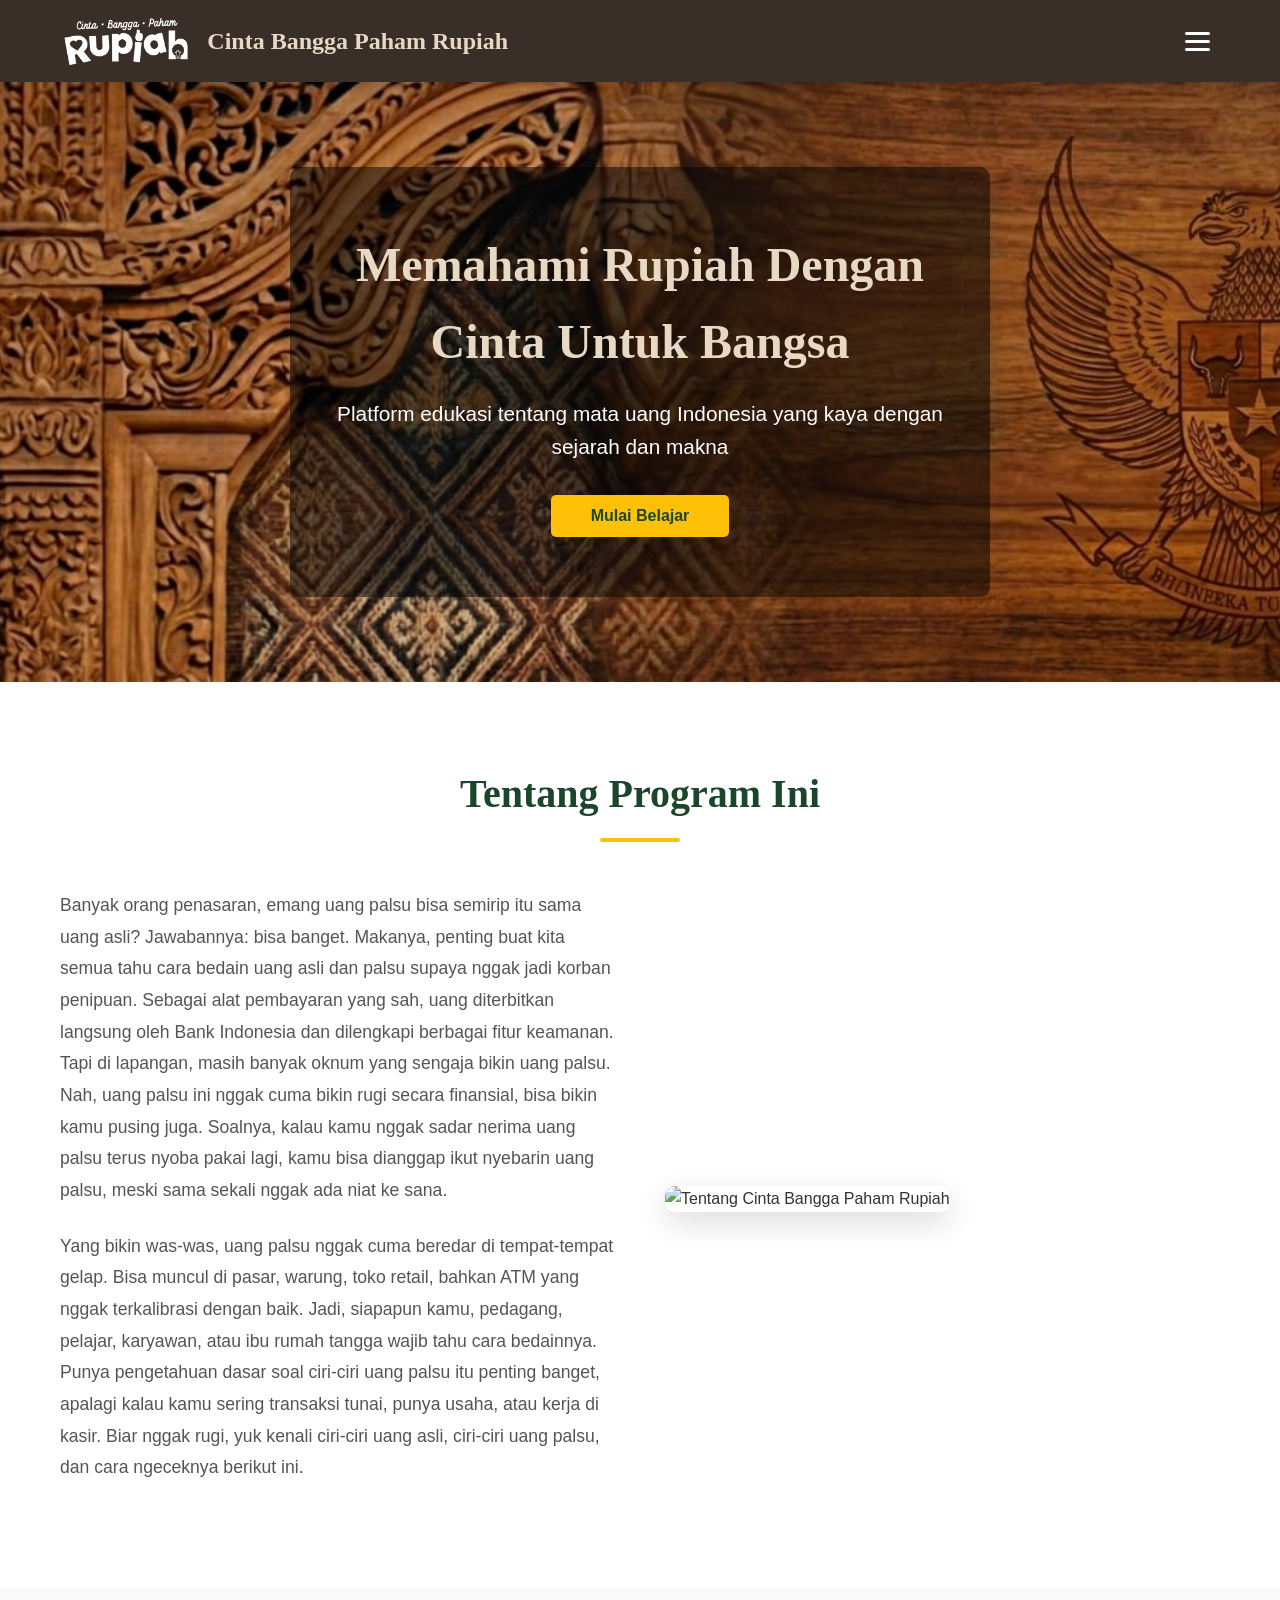
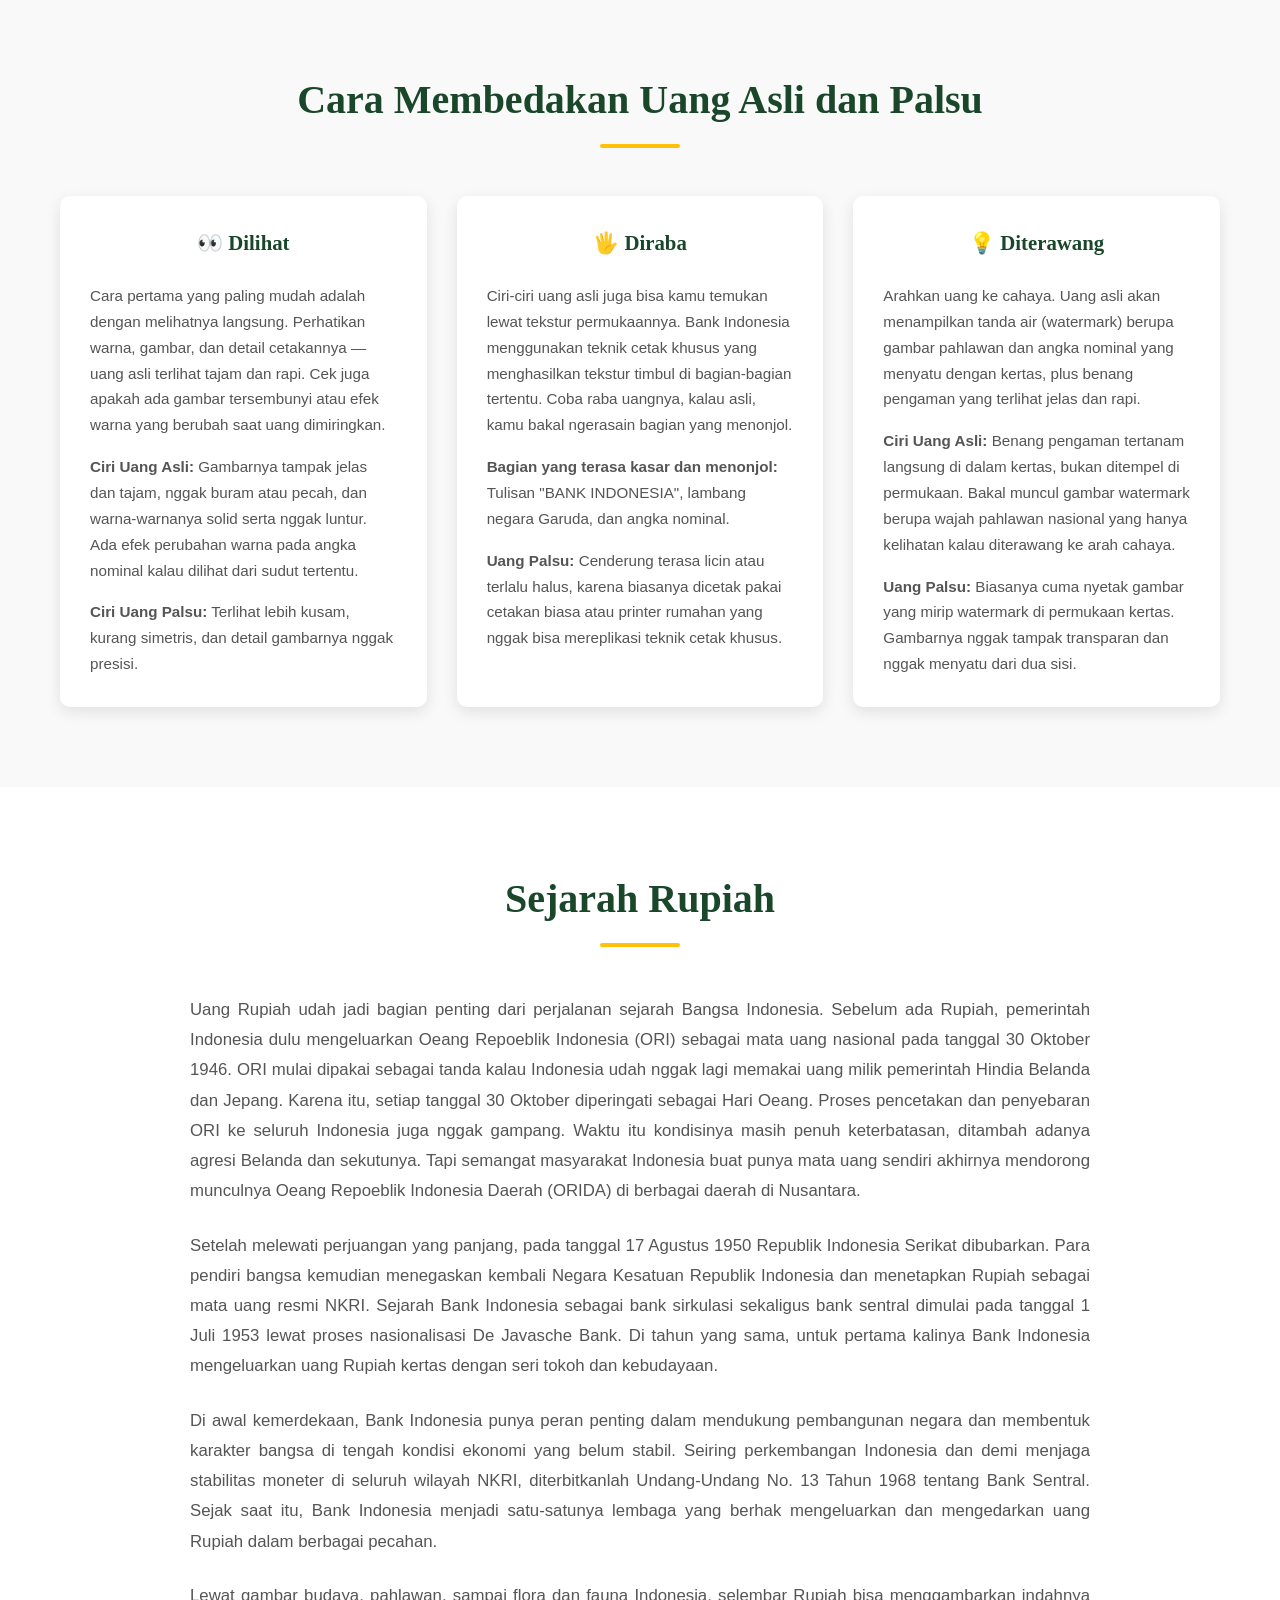
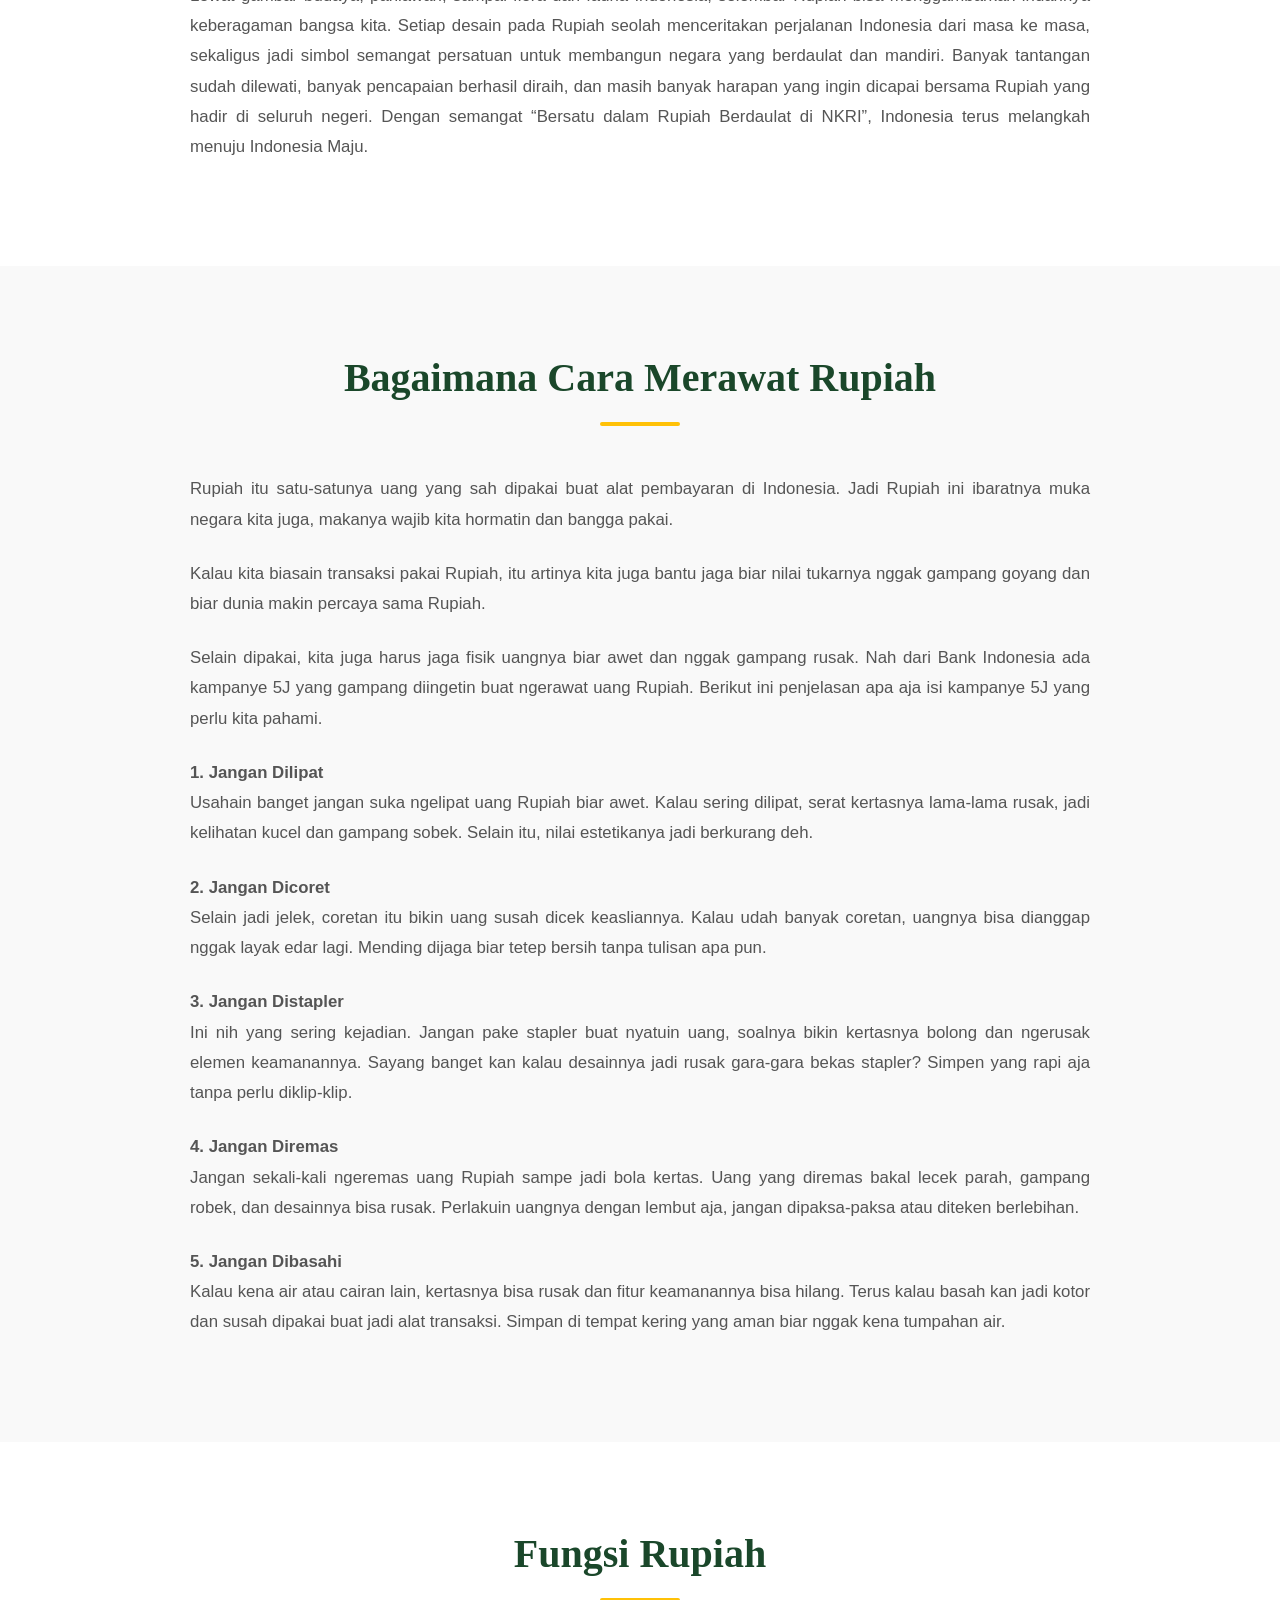
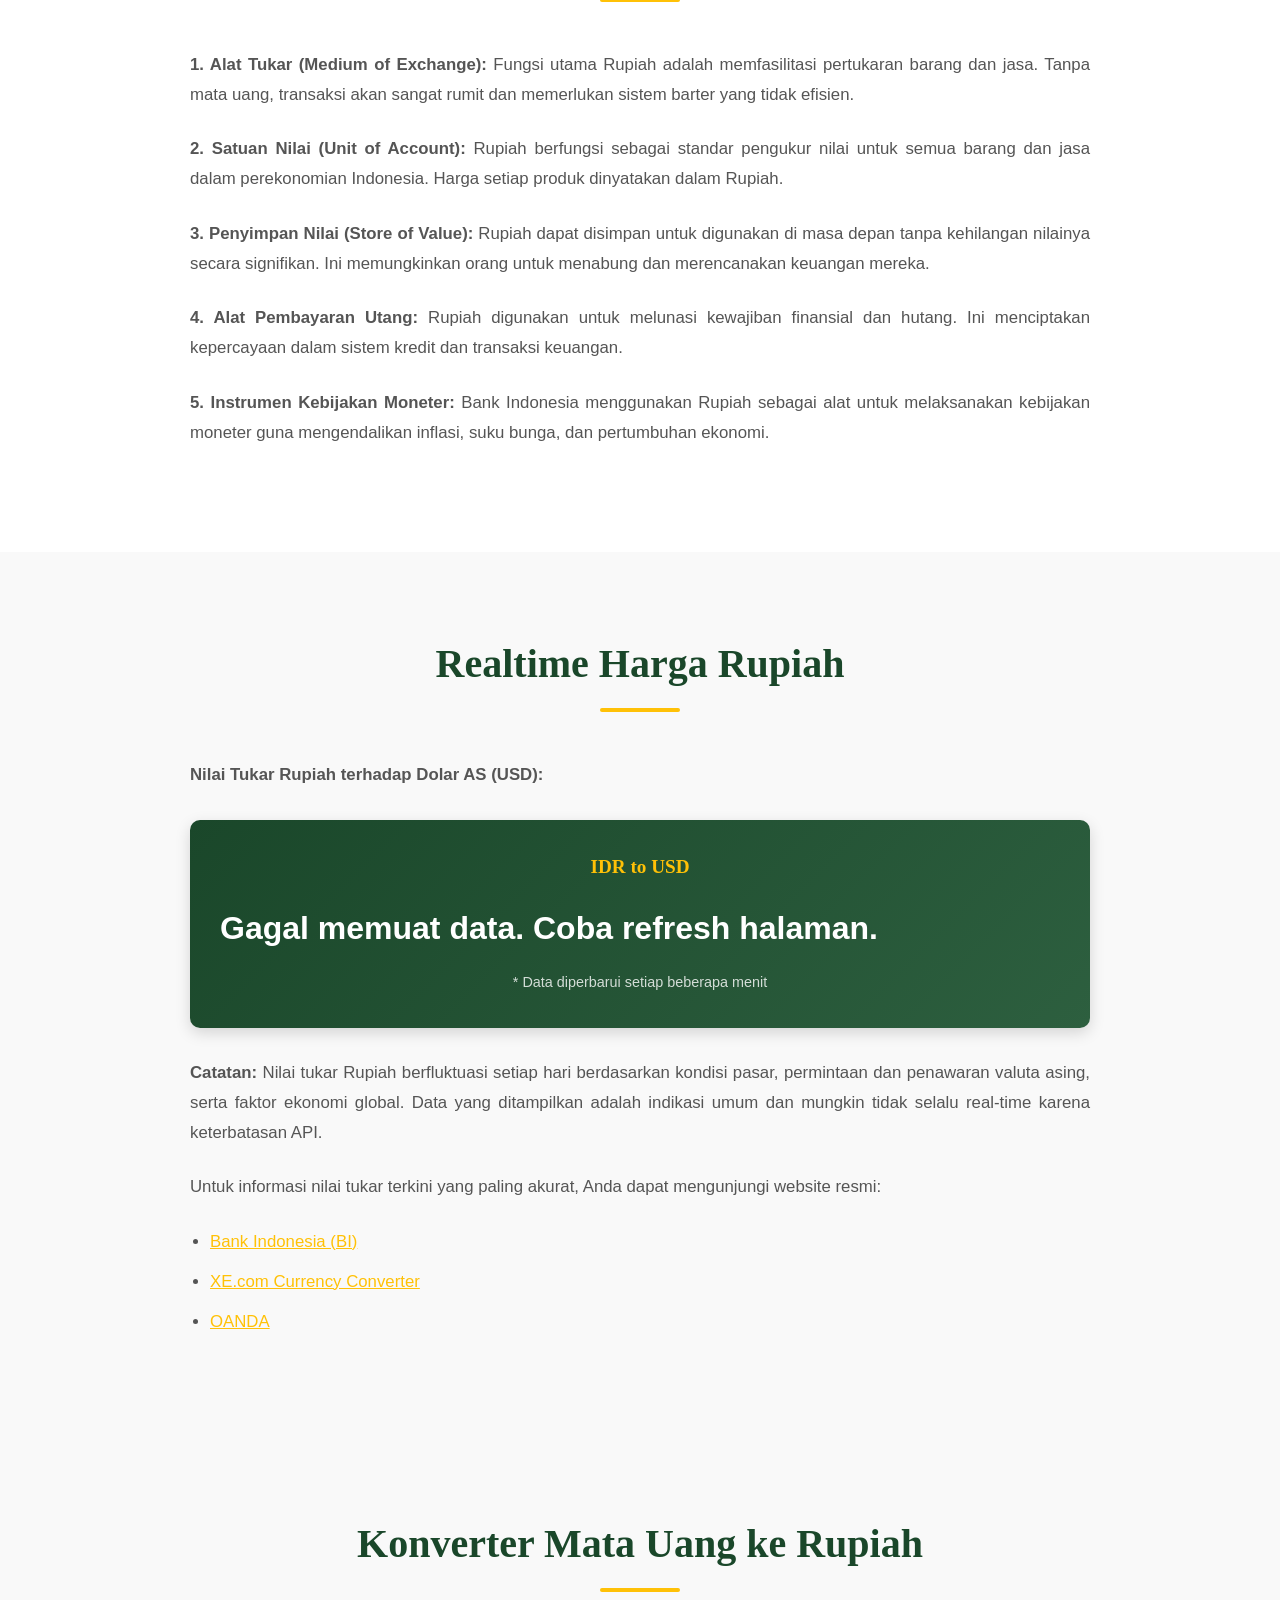
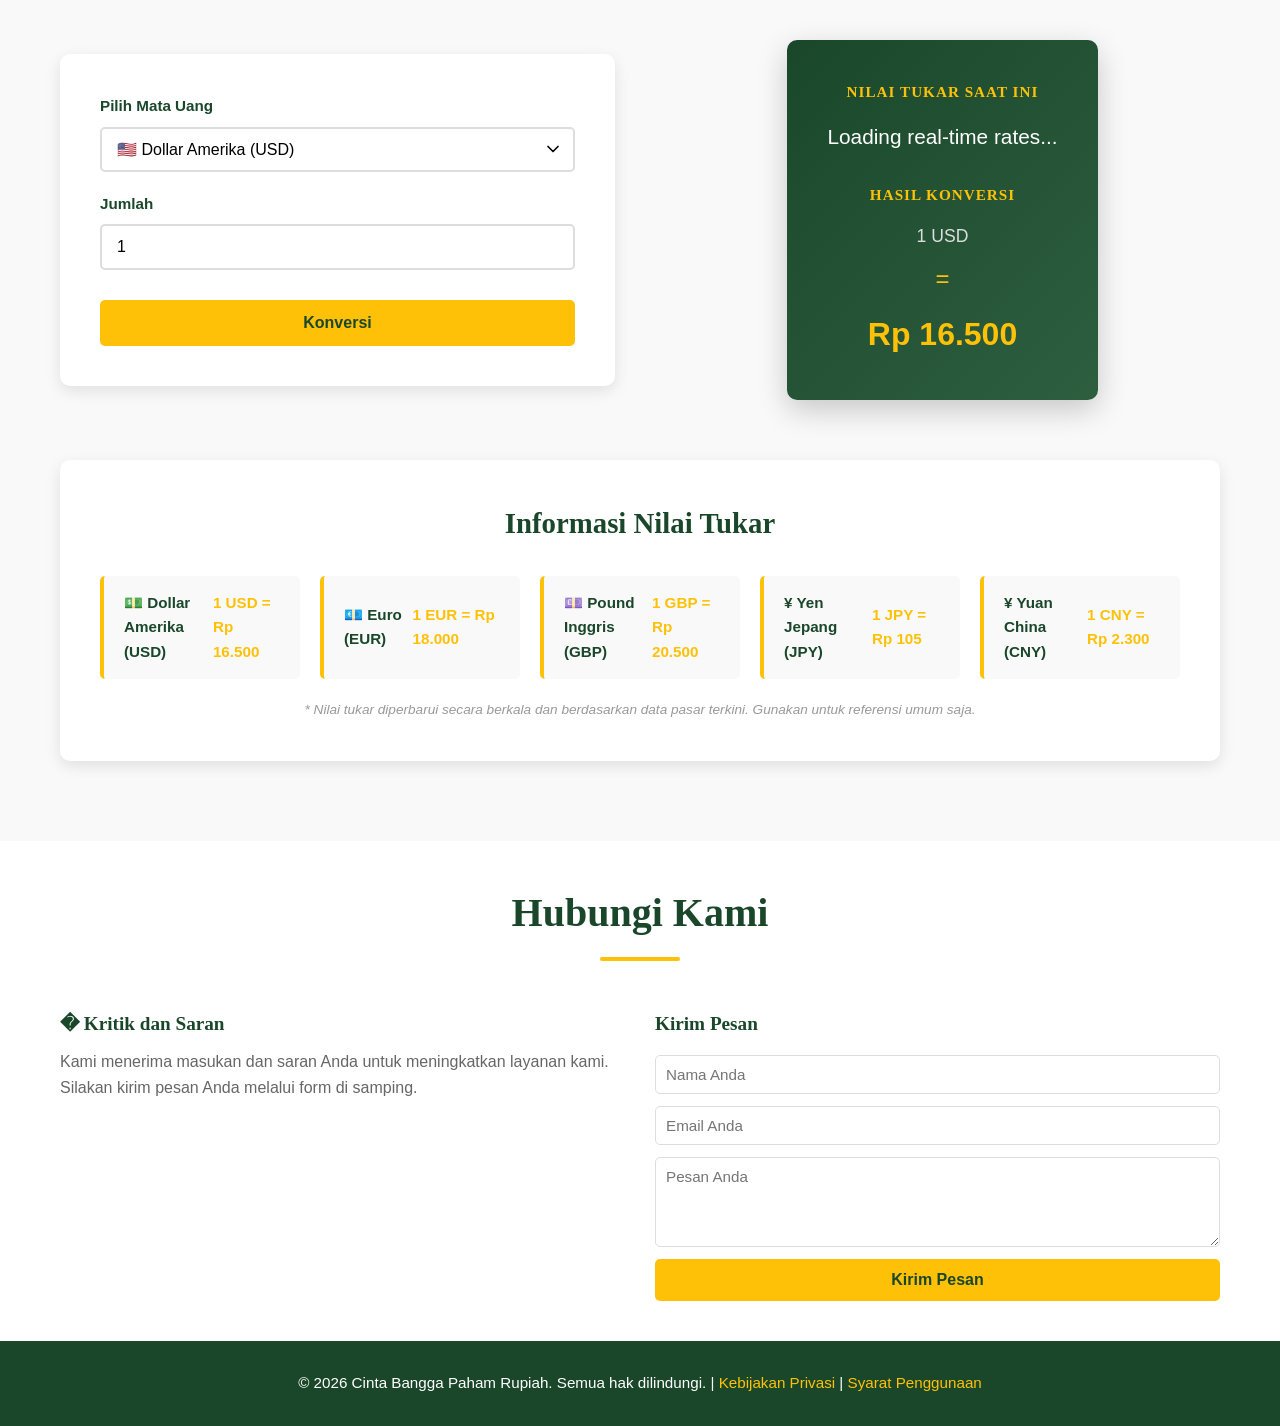
==== commit 9436d23f: "gakeri" ====
--- a/index.html
+++ b/index.html
@@ -21,7 +21,6 @@
                     <li><a href="#home">Beranda</a></li>
                     <li><a href="#tentang">Tentang</a></li>
                     <li><a href="#materi">Materi</a></li>
-                    <li><a href="#galeri">Galeri</a></li>
                     <li><a href="#kontak">Kontak</a></li>
                 </ul>
                 <!-- Hamburger Menu -->
@@ -72,7 +71,7 @@
                 </div>
                 <div class="about-image">
                     <!-- [ABOUT IMAGE] PUT YOUR ABOUT SECTION IMAGE HERE (500x400px recommended) -->
-                    <img src="assets/images/about-section.jpg" alt="Tentang Cinta Bangga Paham Rupiah">
+                    <img src="assets/images/gambar uang.jpeg" alt="Tentang Cinta Bangga Paham Rupiah">
                 </div>
             </div>
         </div>
@@ -109,45 +108,6 @@
             </div>
         </div>
     </section>
-
-    <!-- ==================== GALLERY SECTION ==================== -->
-    <section id="galeri" class="gallery">
-        <div class="container">
-            <h2 class="section-title">Galeri Rupiah</h2>
-            <div class="gallery-grid">
-                <!-- [GALLERY IMAGE 1] PUT RUPIAH IMAGE/PHOTO HERE (300x200px) -->
-                <div class="gallery-item">
-                    <img src="assets/images/gallery-placeholder.png" alt="Uang Rupiah 1">
-                </div>
-
-                <!-- [GALLERY IMAGE 2] PUT RUPIAH IMAGE/PHOTO HERE (300x200px) -->
-                <div class="gallery-item">
-                    <img src="assets/images/gallery-placeholder.png" alt="Uang Rupiah 2">
-                </div>
-
-                <!-- [GALLERY IMAGE 3] PUT RUPIAH IMAGE/PHOTO HERE (300x200px) -->
-                <div class="gallery-item">
-                    <img src="assets/images/gallery-placeholder.png" alt="Uang Rupiah 3">
-                </div>
-
-                <!-- [GALLERY IMAGE 4] PUT RUPIAH IMAGE/PHOTO HERE (300x200px) -->
-                <div class="gallery-item">
-                    <img src="assets/images/gallery-placeholder.png" alt="Uang Rupiah 4">
-                </div>
-
-                <!-- [GALLERY IMAGE 5] PUT RUPIAH IMAGE/PHOTO HERE (300x200px) -->
-                <div class="gallery-item">
-                    <img src="assets/images/gallery-placeholder.png" alt="Uang Rupiah 5">
-                </div>
-
-                <!-- [GALLERY IMAGE 6] PUT RUPIAH IMAGE/PHOTO HERE (300x200px) -->
-                <div class="gallery-item">
-                    <img src="assets/images/gallery-placeholder.png" alt="Uang Rupiah 6">
-                </div>
-            </div>
-        </div>
-    </section>
-
 
 
     <!-- ==================== SEJARAH RUPIAH SECTION ==================== -->
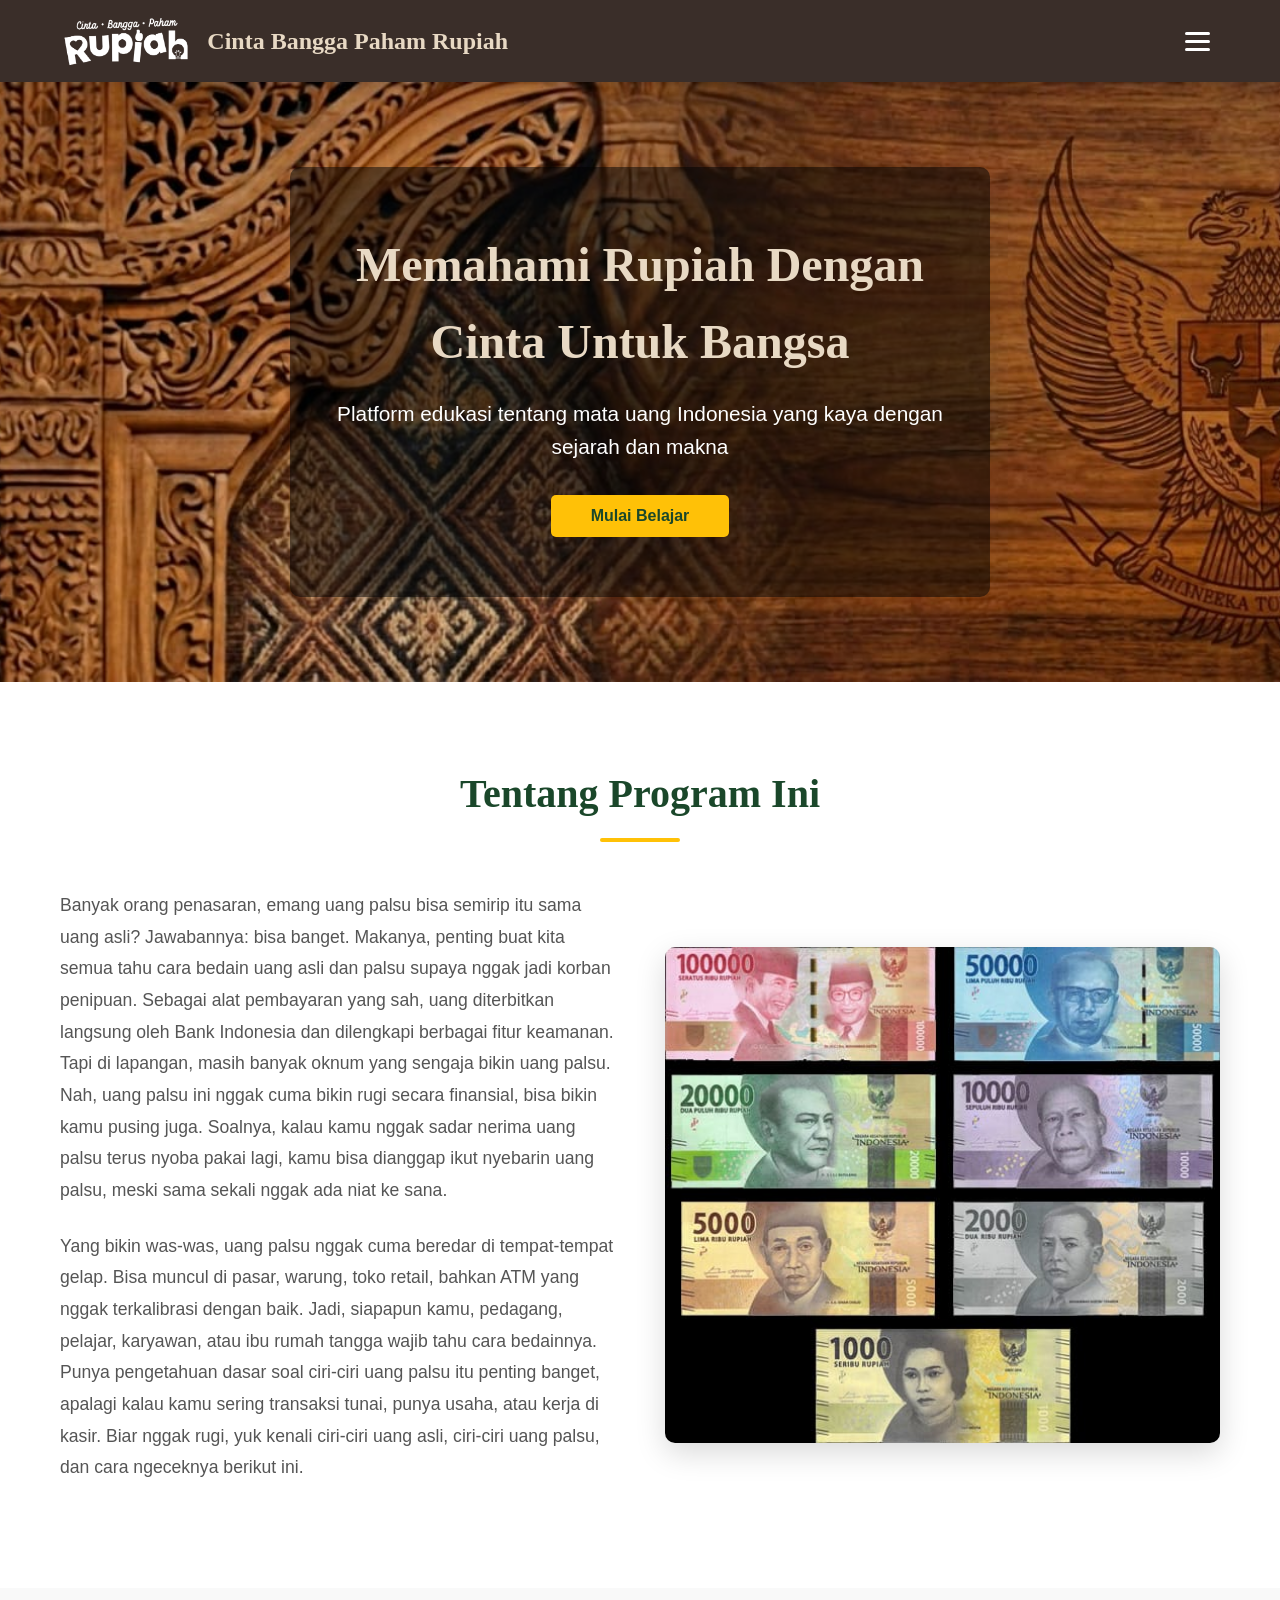
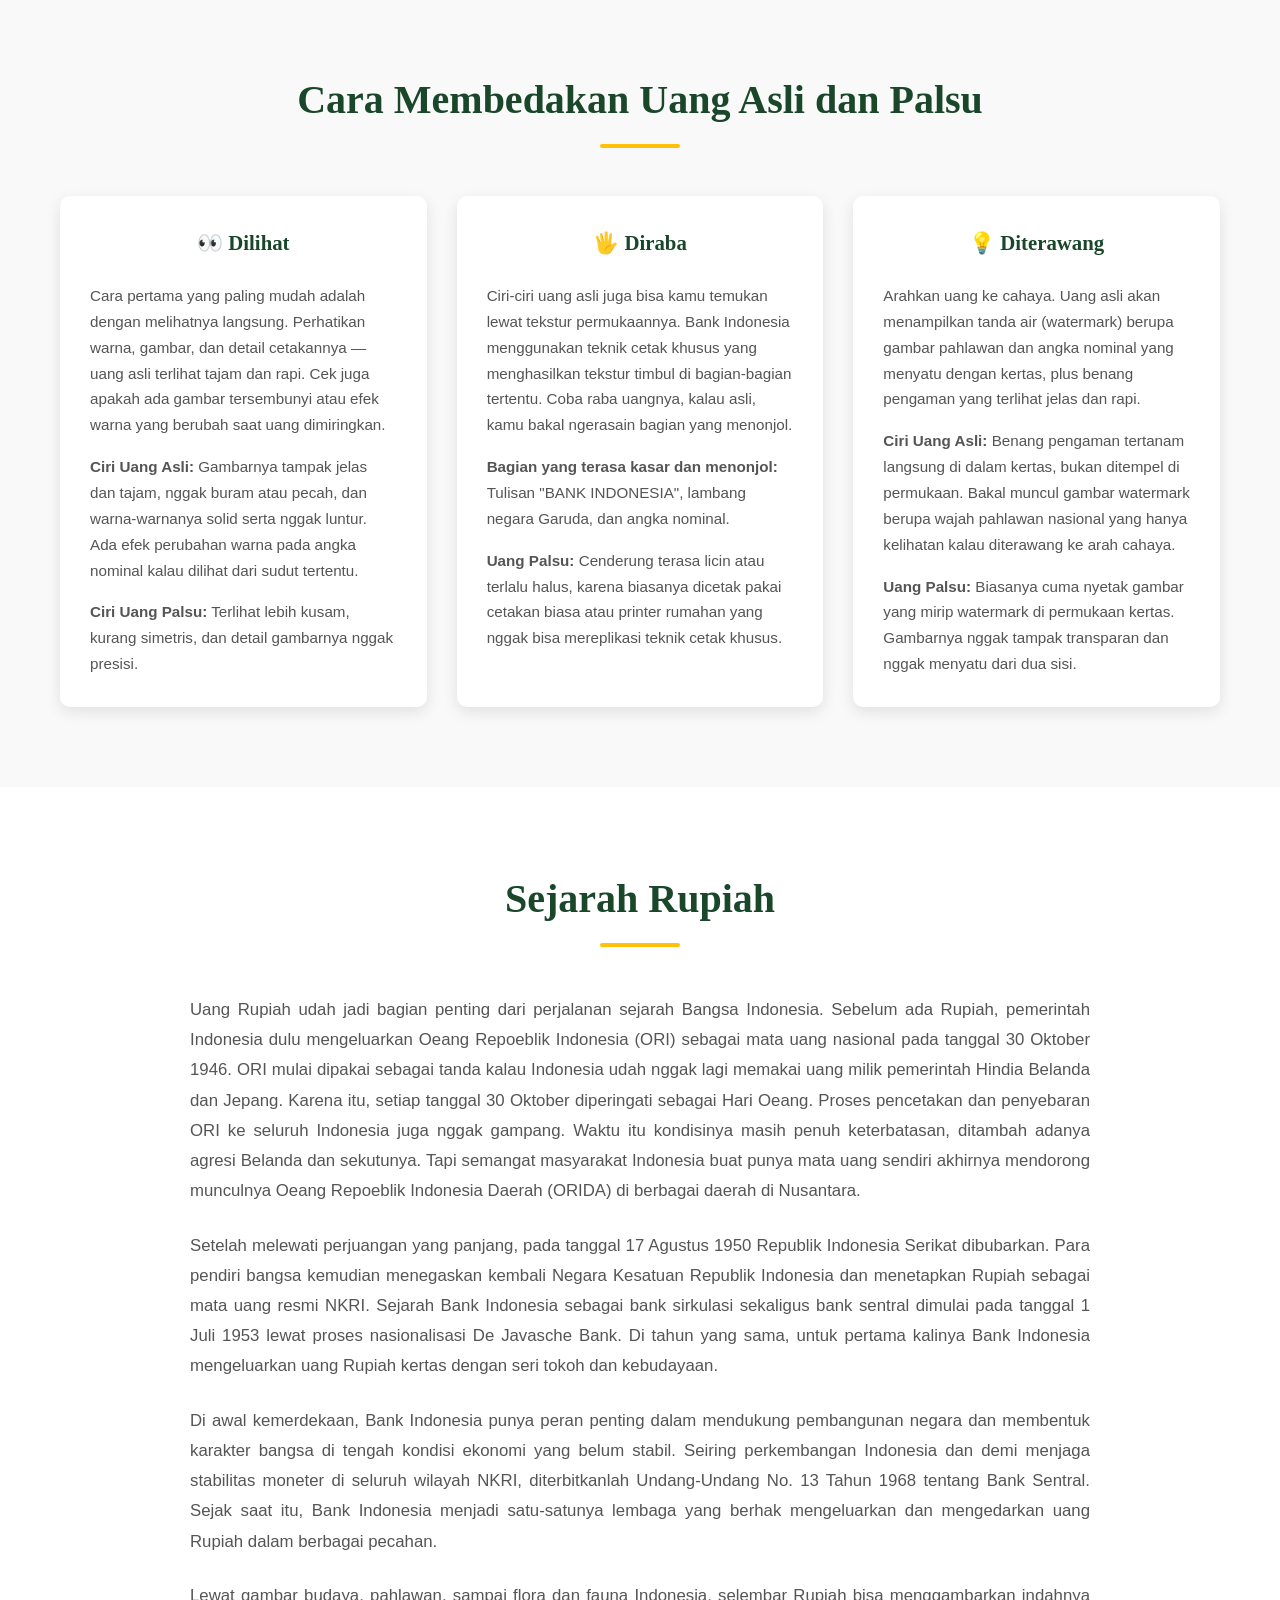
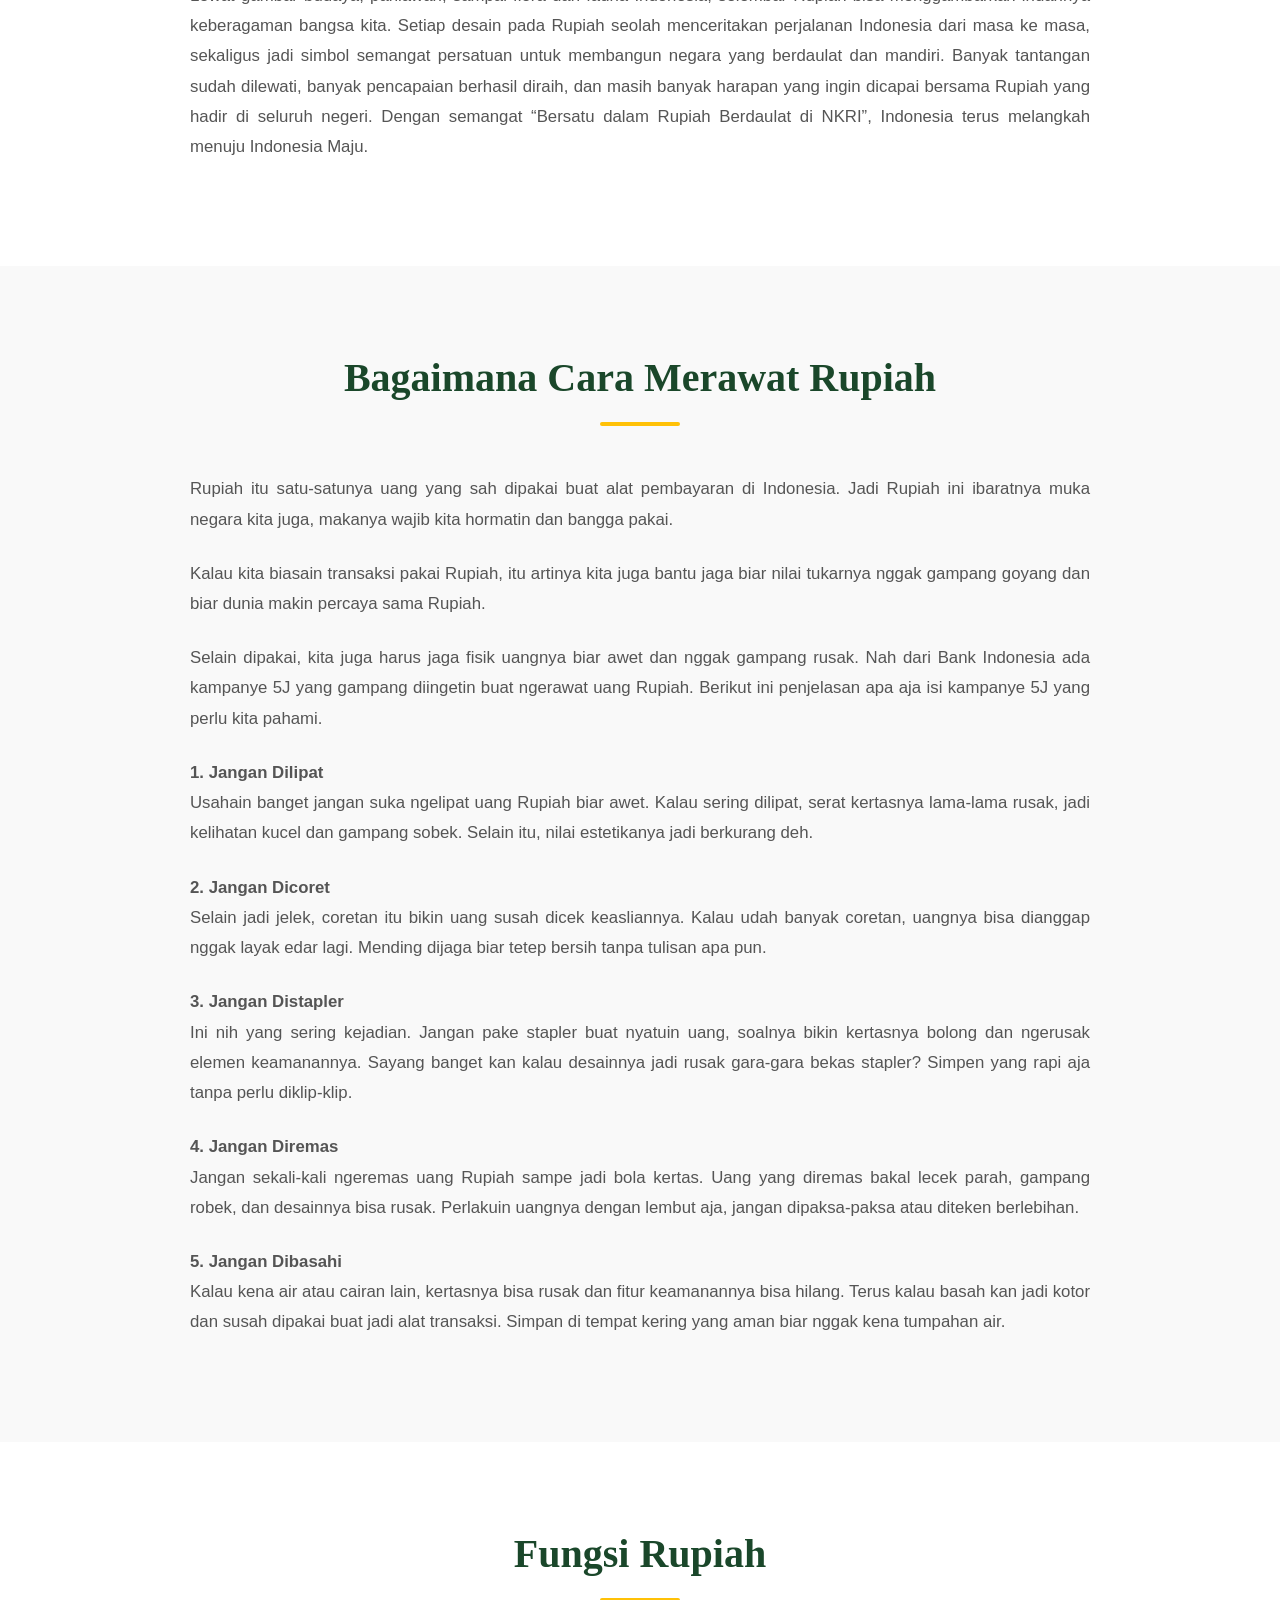
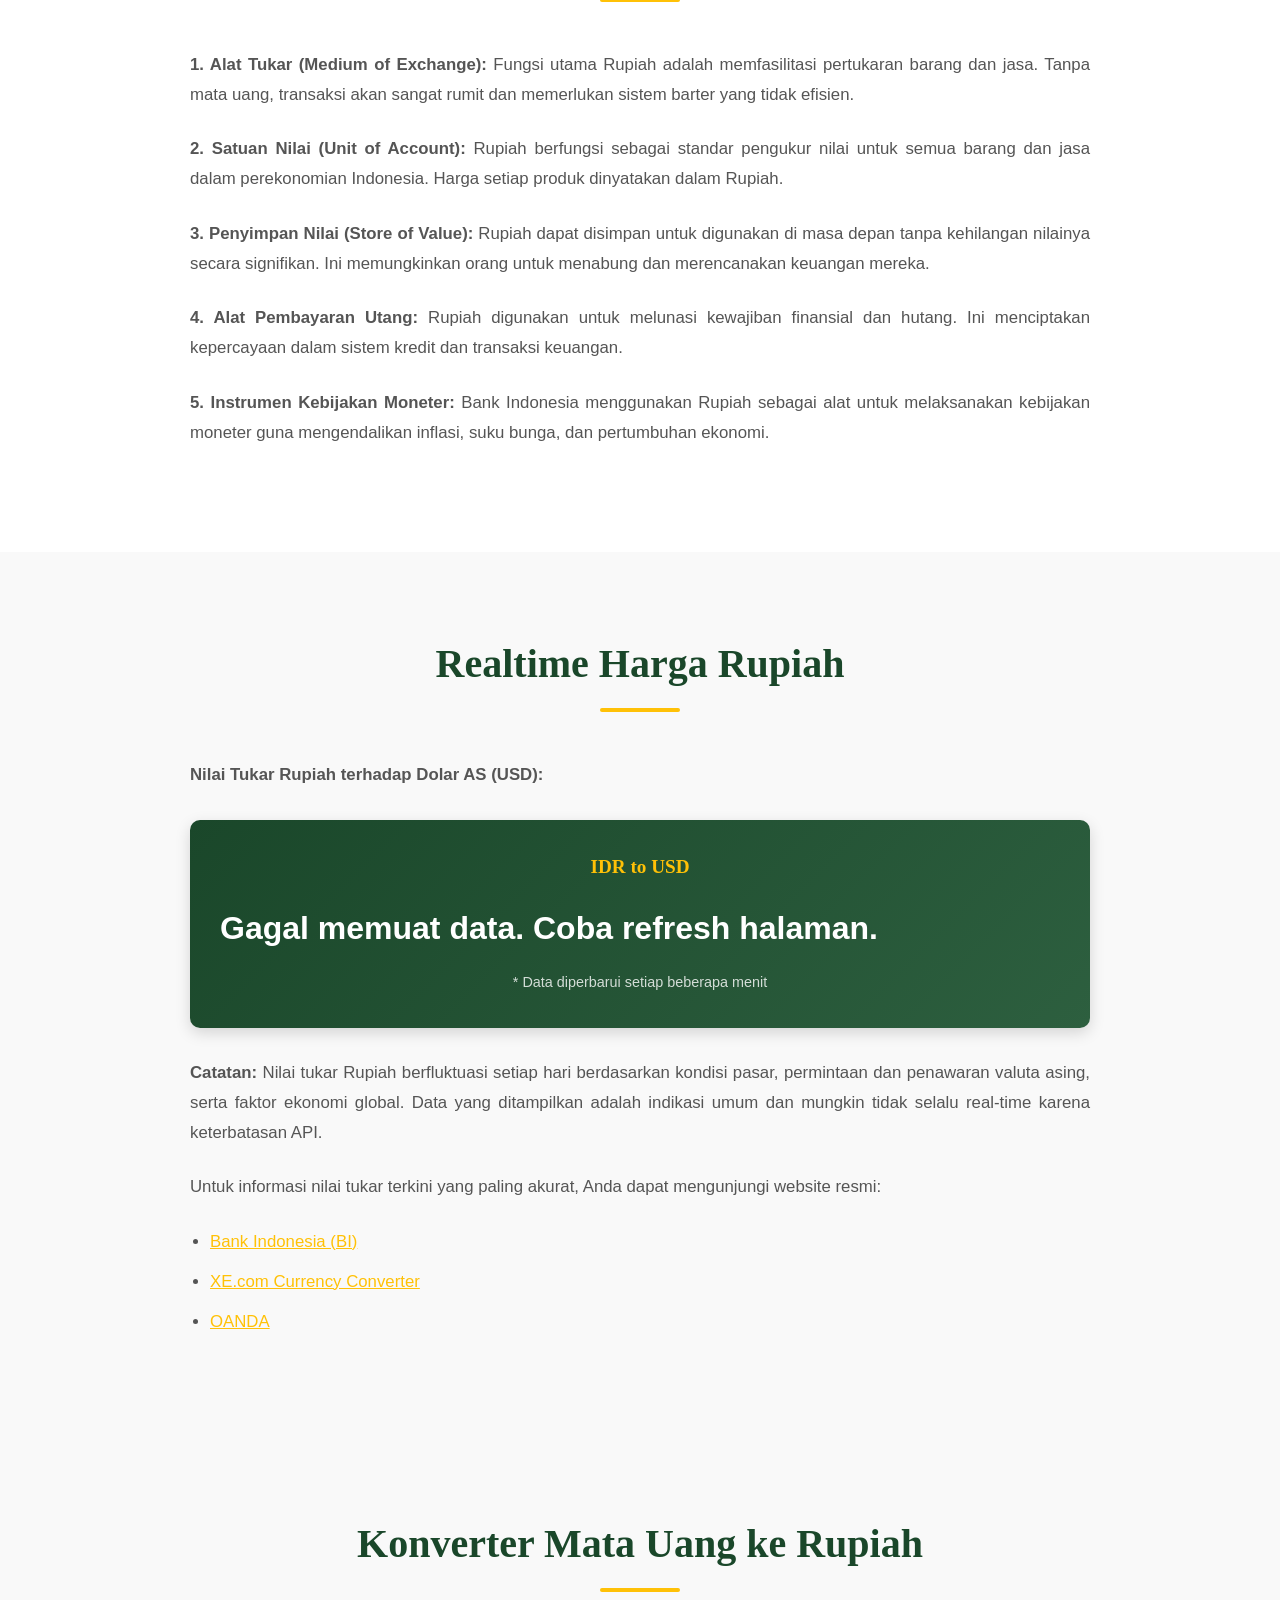
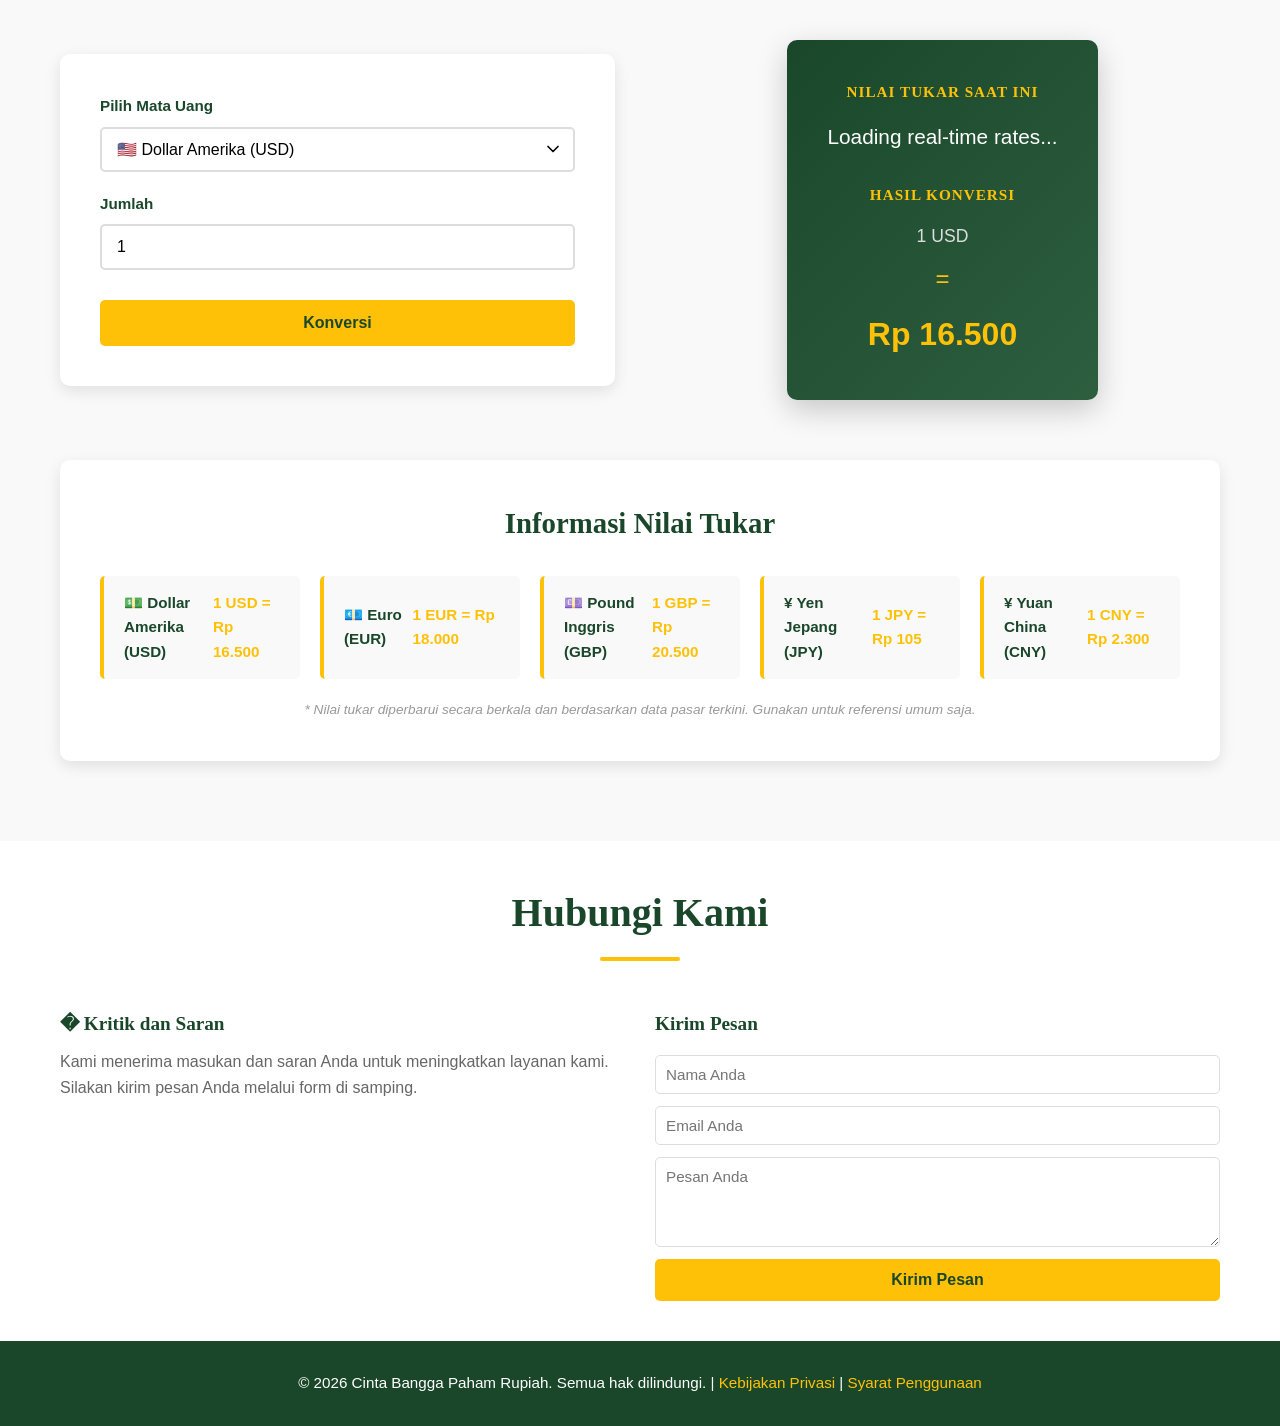
==== commit 897bfa94: "update finalization" ====
--- a/index.html
+++ b/index.html
@@ -13,7 +13,6 @@
         <nav class="navbar">
             <div class="container">
                 <div class="logo">
-                    <!-- [LOGO] PUT YOUR LOGO/WEBSITE TITLE IMAGE HERE (300x80px recommended) -->
                     <img src="assets/images/logo-white.png" alt="Logo Cinta Bangga Paham Rupiah" class="logo-img">
                     <h1>Cinta Bangga Paham Rupiah</h1>
                 </div>
@@ -46,12 +45,10 @@
 
     <!-- ==================== HERO SECTION ==================== -->
     <section id="home" class="hero">
-        <!-- [HERO IMAGE] PUT YOUR MAIN HERO IMAGE HERE (Full width recommended: 1920x600px) -->
         <img src="assets/images/hero-banner.jpg" alt="Hero Banner" class="hero-image">
         <div class="hero-content">
             <h2>Memahami Rupiah Dengan Cinta Untuk Bangsa</h2>
             <p>Platform edukasi tentang mata uang Indonesia yang kaya dengan sejarah dan makna</p>
-            <!-- [BUTTON] You can customize the button text and link -->
             <button class="cta-btn">Mulai Belajar</button>
         </div>
     </section>
@@ -62,15 +59,12 @@
             <h2 class="section-title">Tentang Program Ini</h2>
             <div class="about-content">
                 <div class="about-text">
-                    <!-- [TEXT CONTENT] REPLACE THIS WITH YOUR ABOUT TEXT -->
                     <p>Banyak orang penasaran, emang uang palsu bisa semirip itu sama uang asli? Jawabannya: bisa banget. Makanya, penting buat kita semua tahu cara bedain uang asli dan palsu supaya nggak jadi korban penipuan.
 Sebagai alat pembayaran yang sah, uang diterbitkan langsung oleh Bank Indonesia dan dilengkapi berbagai fitur keamanan. Tapi di lapangan, masih banyak oknum yang sengaja bikin uang palsu. Nah, uang palsu ini nggak cuma bikin rugi secara finansial, bisa bikin kamu pusing juga. Soalnya, kalau kamu nggak sadar nerima uang palsu terus nyoba pakai lagi, kamu bisa dianggap ikut nyebarin uang palsu, meski sama sekali nggak ada niat ke sana.</p>
                     <p>Yang bikin was-was, uang palsu nggak cuma beredar di tempat-tempat gelap. Bisa muncul di pasar, warung, toko retail, bahkan ATM yang nggak terkalibrasi dengan baik. Jadi, siapapun kamu, pedagang, pelajar, karyawan, atau ibu rumah tangga wajib tahu cara bedainnya.
 Punya pengetahuan dasar soal ciri-ciri uang palsu itu penting banget, apalagi kalau kamu sering transaksi tunai, punya usaha, atau kerja di kasir. Biar nggak rugi, yuk kenali ciri-ciri uang asli, ciri-ciri uang palsu, dan cara ngeceknya berikut ini.</p>
-                    <!-- [MORE TEXT] Add more paragraphs as needed -->
                 </div>
                 <div class="about-image">
-                    <!-- [ABOUT IMAGE] PUT YOUR ABOUT SECTION IMAGE HERE (500x400px recommended) -->
                     <img src="assets/images/gambar uang.jpeg" alt="Tentang Cinta Bangga Paham Rupiah">
                 </div>
             </div>
@@ -260,24 +254,18 @@
             <h2 class="section-title">Hubungi Kami</h2>
             <div class="contact-content contact-content-compact">
                 <div class="contact-info">
-                    <!-- [CONTACT DETAILS] REPLACE WITH YOUR CONTACT INFORMATION -->
                     <div class="contact-item contact-item-compact">
                         <h4>� Kritik dan Saran</h4>
                         <p>Kami menerima masukan dan saran Anda untuk meningkatkan layanan kami. Silakan kirim pesan Anda melalui form di samping.</p>
                     </div>
                 </div>
 
-                <!-- [CONTACT FORM] Simple contact form -->
                 <div class="contact-form">
                     <h3>Kirim Pesan</h3>
                     <form>
-                        <!-- [INPUT] Name field - can be customized -->
                         <input type="text" placeholder="Nama Anda" required>
-                        <!-- [INPUT] Email field - can be customized -->
                         <input type="email" placeholder="Email Anda" required>
-                        <!-- [TEXTAREA] Message field - can be customized -->
                         <textarea placeholder="Pesan Anda" rows="4" required></textarea>
-                        <!-- [BUTTON] Submit button -->
                         <button type="submit" class="cta-btn">Kirim Pesan</button>
                     </form>
                 </div>
@@ -289,7 +277,6 @@
     <footer class="footer">
         <div class="container">
             <p>&copy; 2026 Cinta Bangga Paham Rupiah. Semua hak dilindungi. | 
-            <!-- [FOOTER LINKS] Add more links as needed -->
             <a href="#">Kebijakan Privasi</a> | 
             <a href="#">Syarat Penggunaan</a>
             </p>
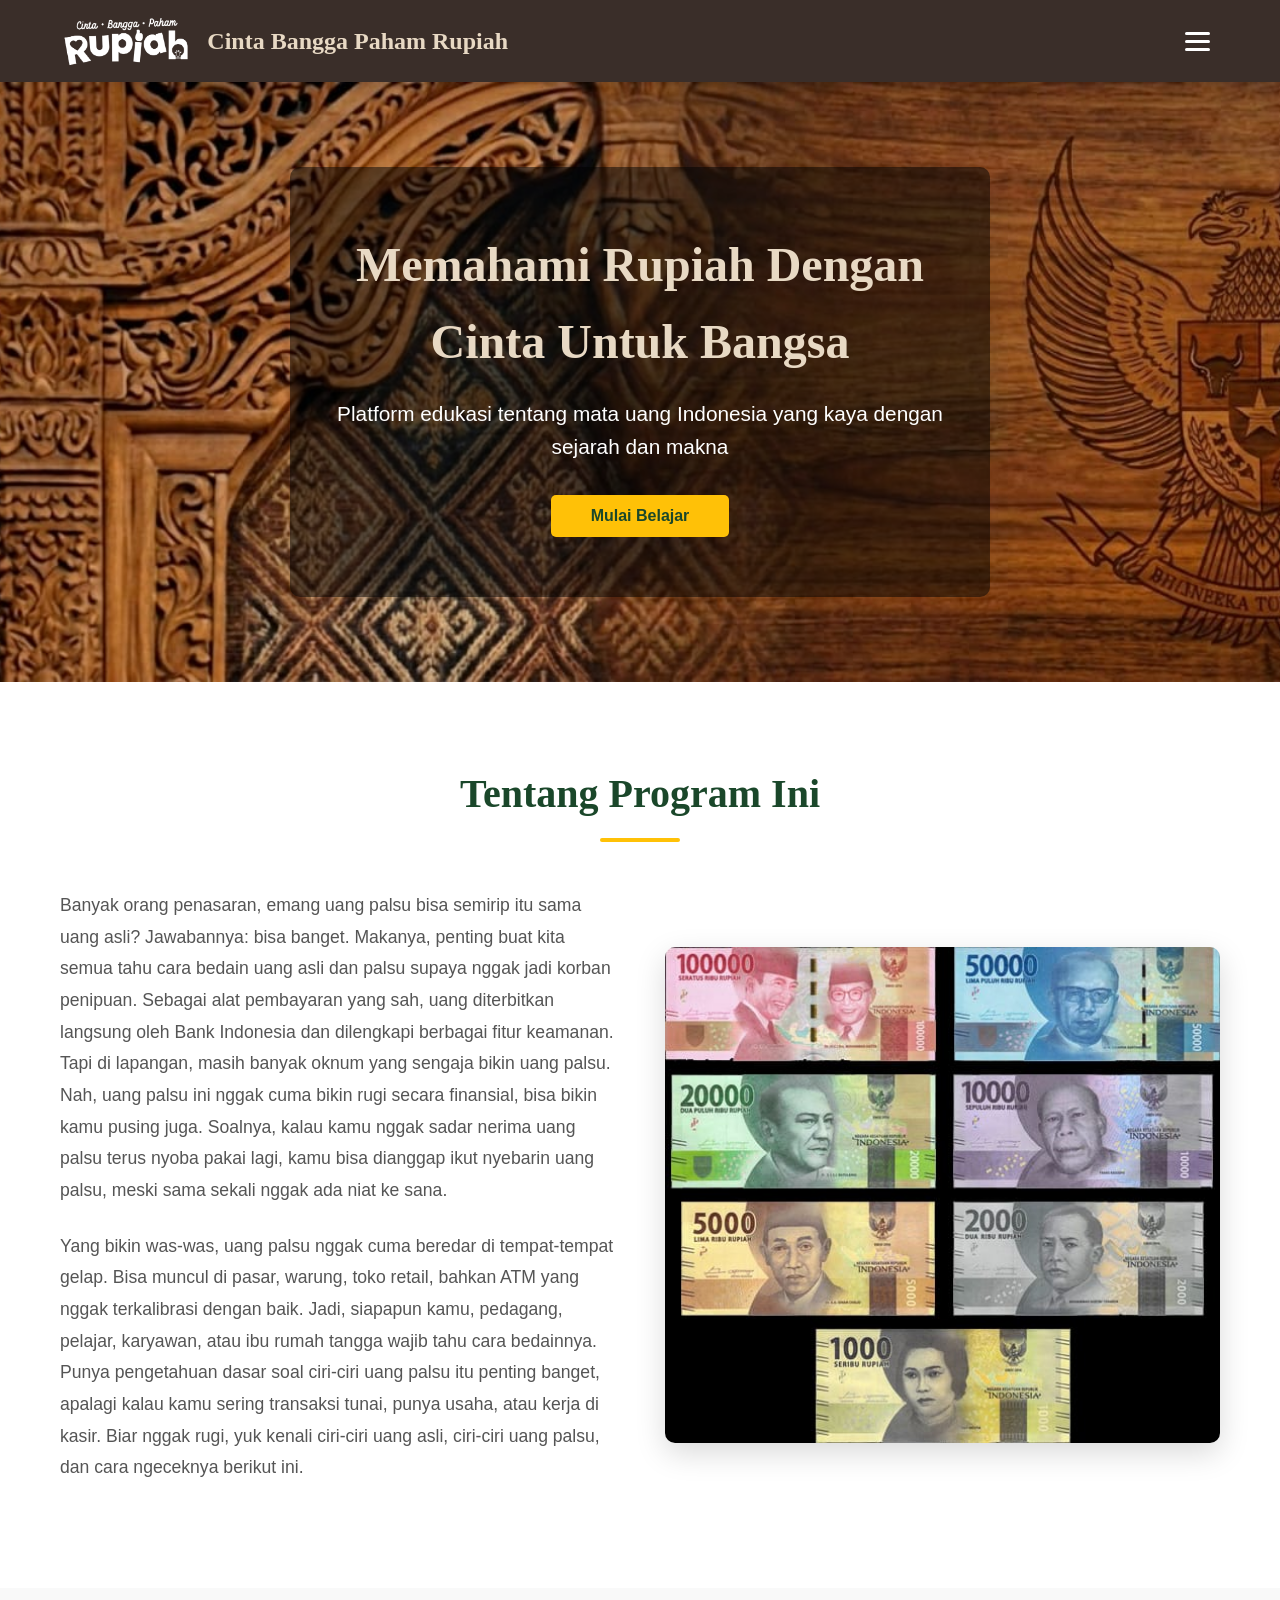
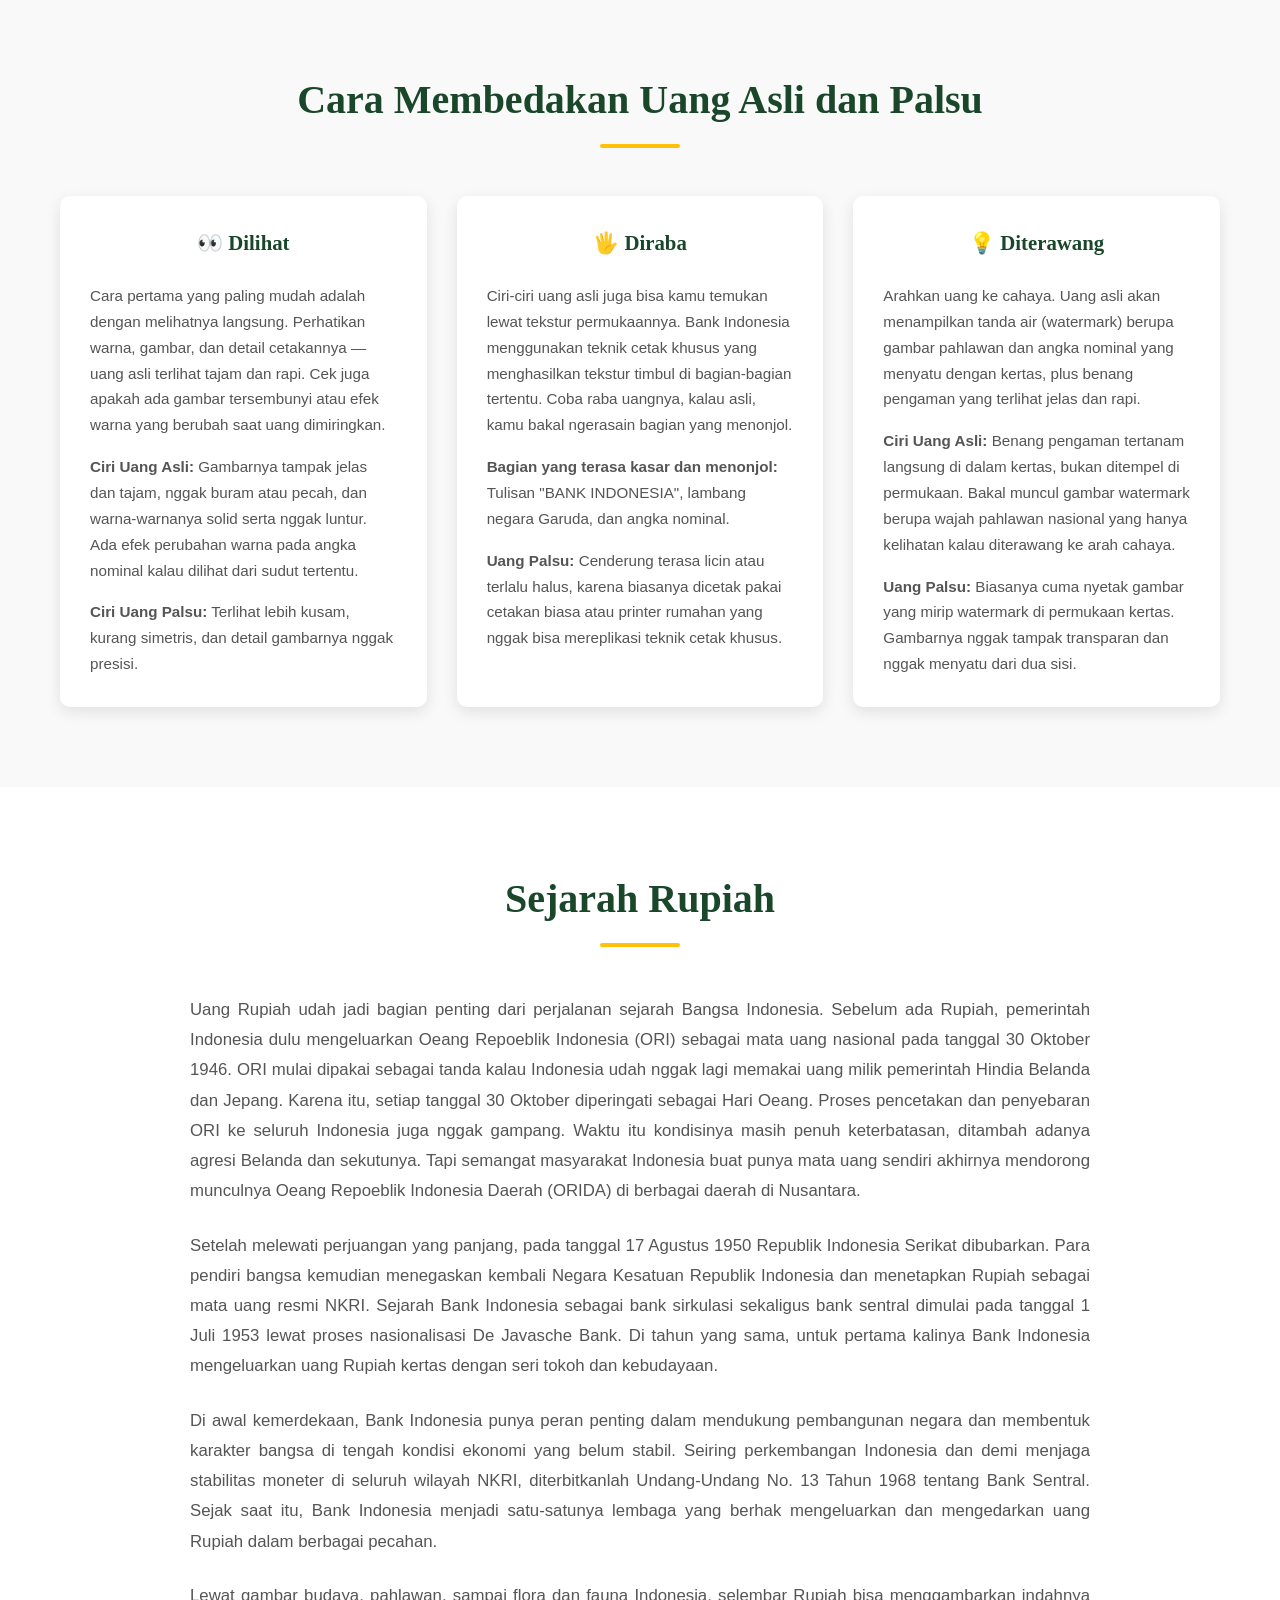
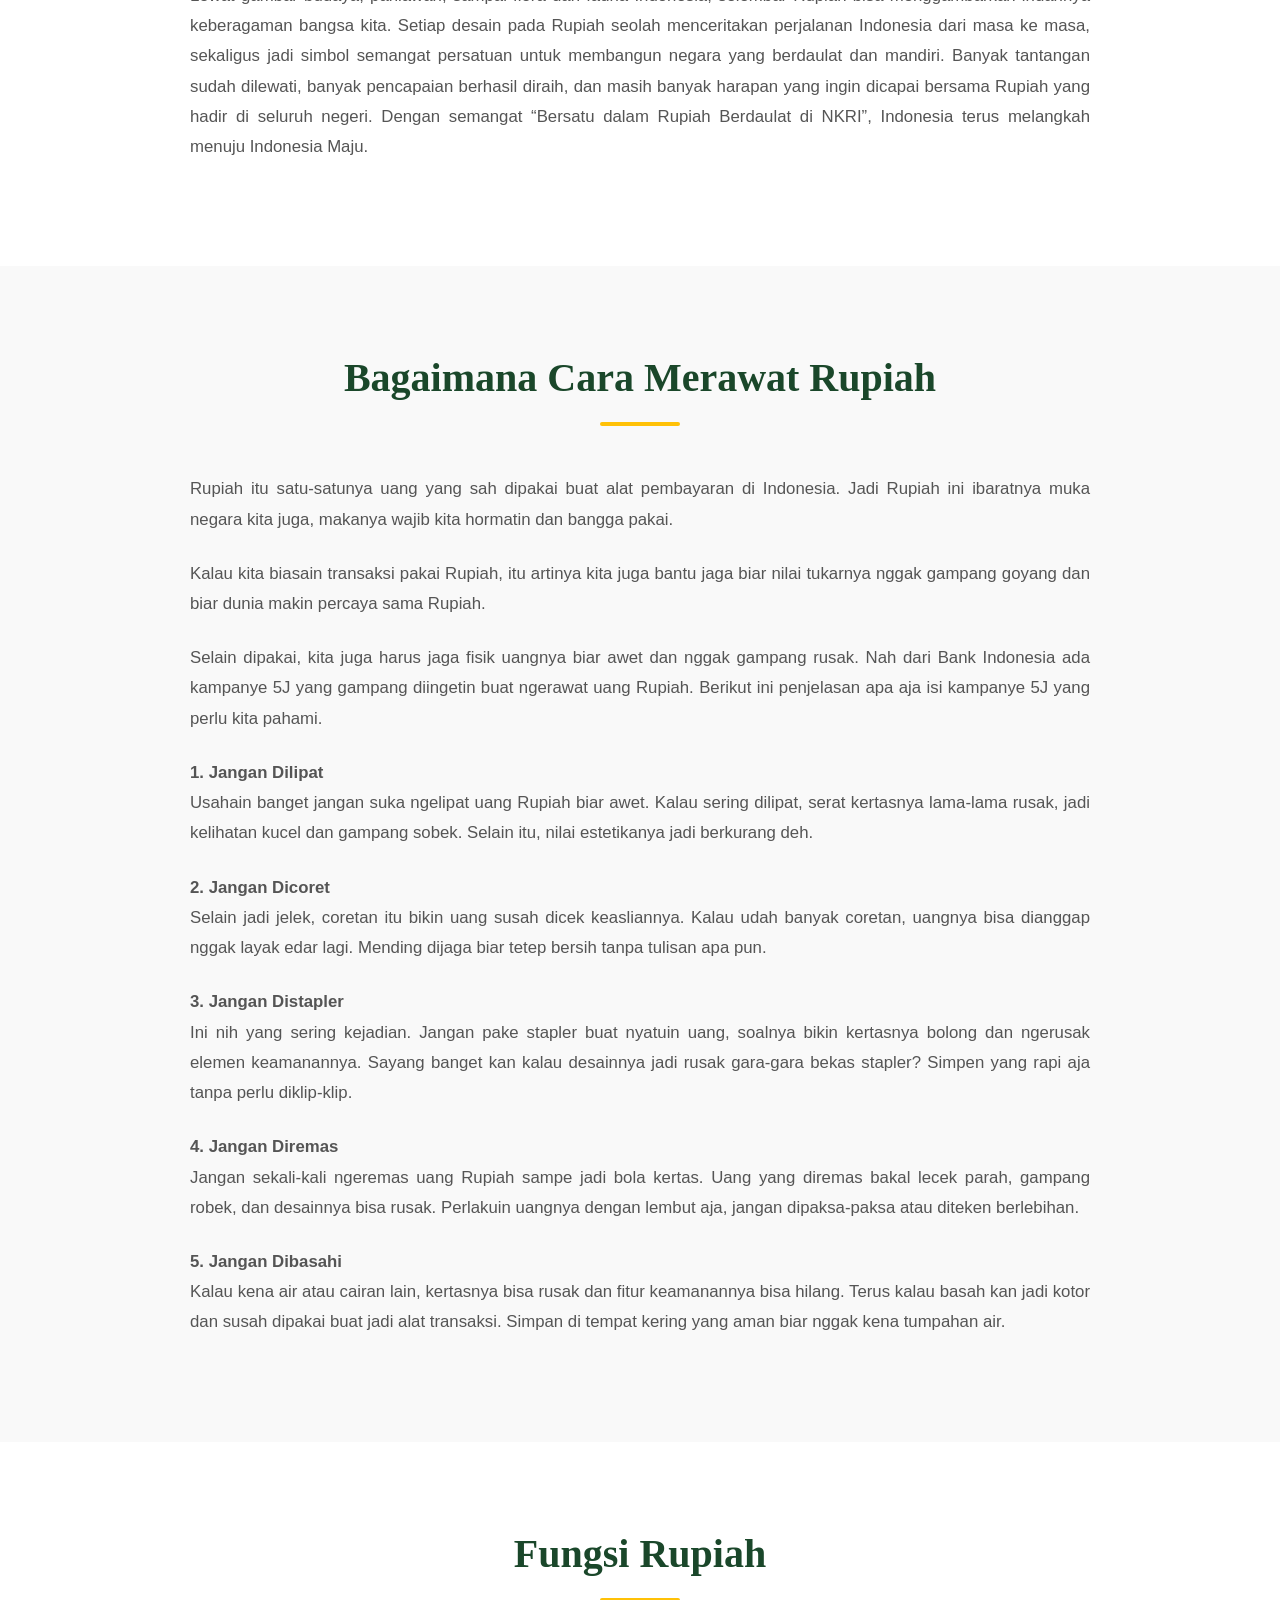
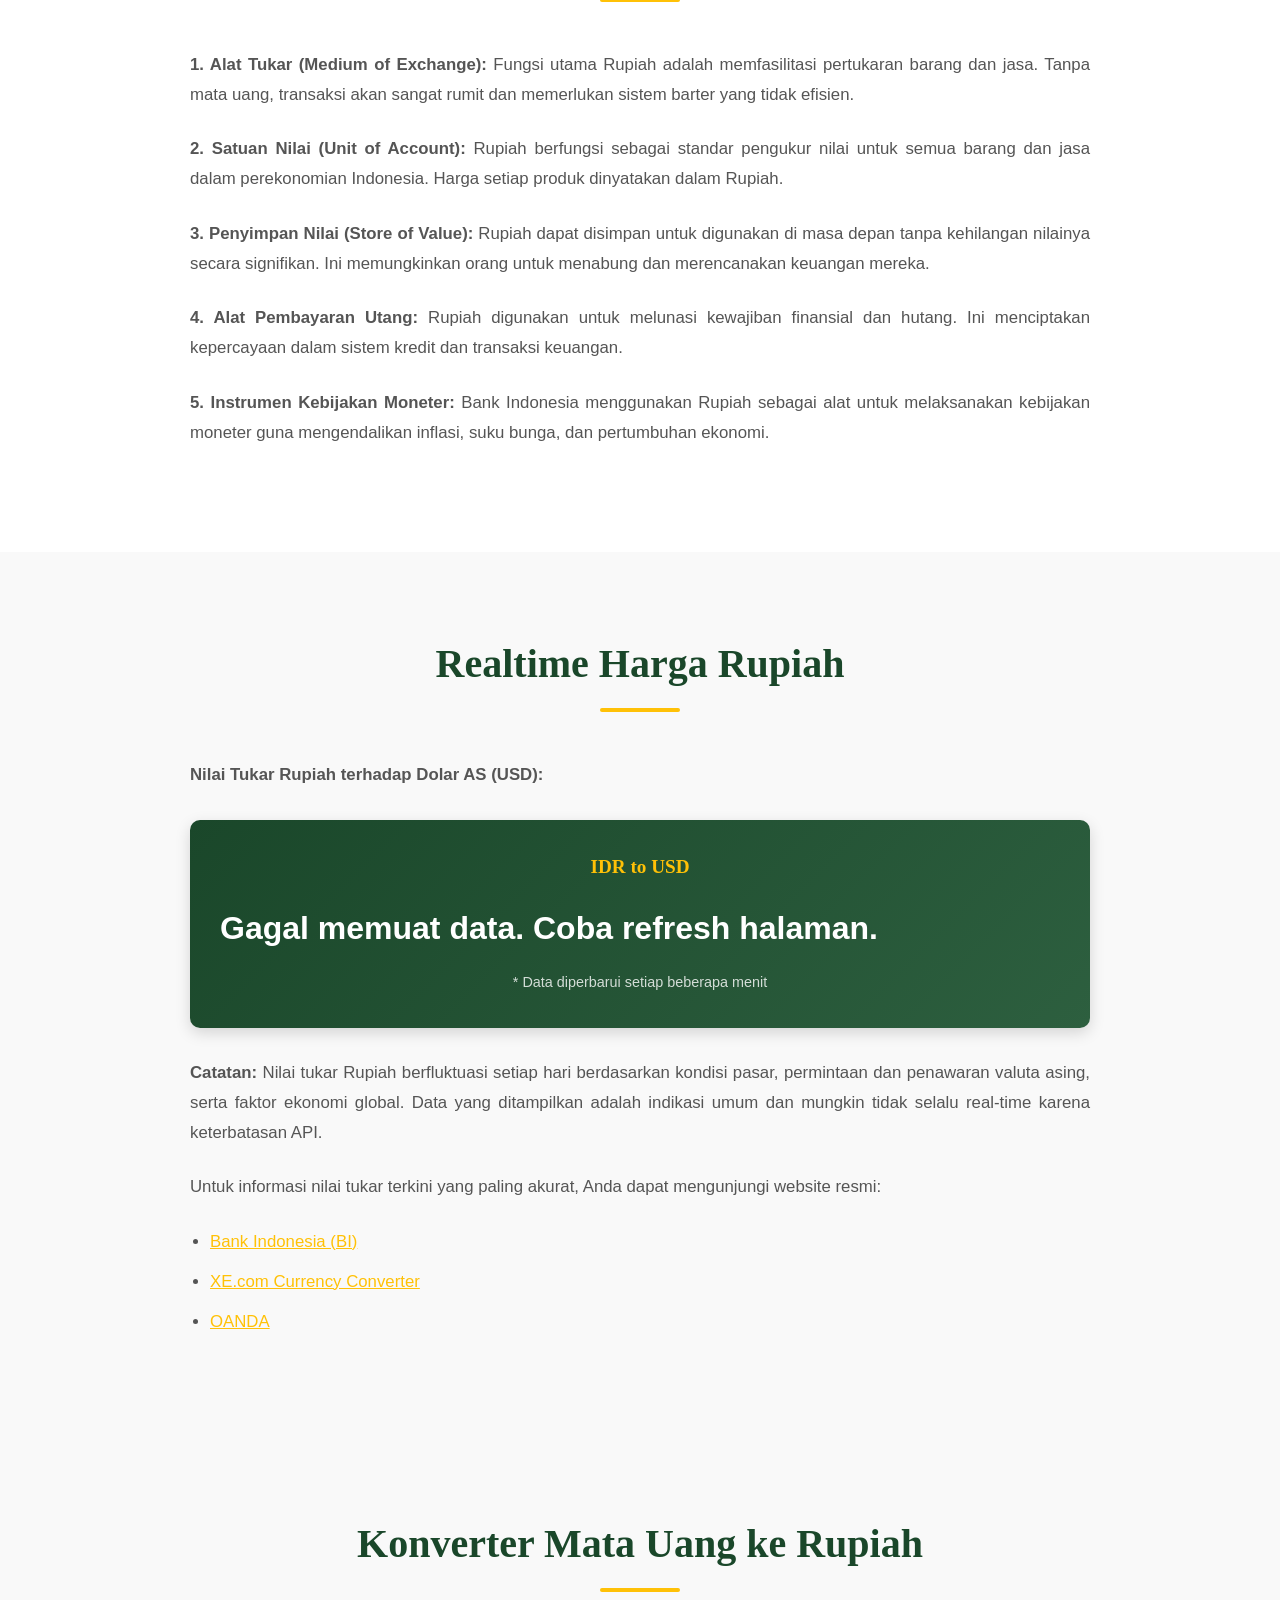
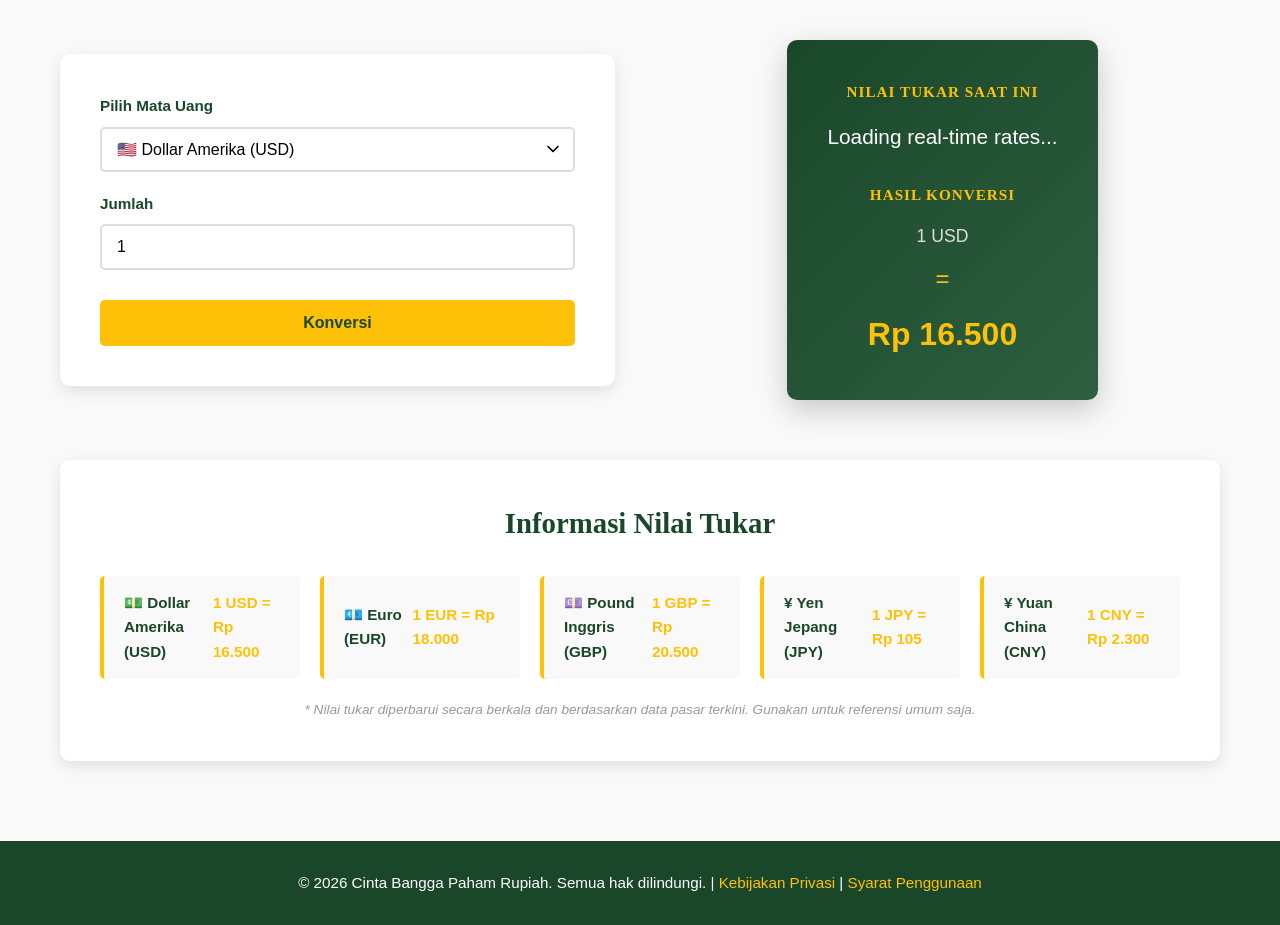
==== commit 6c403f79: "ehh" ====
--- a/index.html
+++ b/index.html
@@ -20,7 +20,6 @@
                     <li><a href="#home">Beranda</a></li>
                     <li><a href="#tentang">Tentang</a></li>
                     <li><a href="#materi">Materi</a></li>
-                    <li><a href="#kontak">Kontak</a></li>
                 </ul>
                 <!-- Hamburger Menu -->
                 <div class="hamburger-menu">
@@ -248,31 +247,6 @@
         </div>
     </section>
 
-    <!-- ==================== CONTACT SECTION ==================== -->
-    <section id="kontak" class="contact contact-compact">
-        <div class="container">
-            <h2 class="section-title">Hubungi Kami</h2>
-            <div class="contact-content contact-content-compact">
-                <div class="contact-info">
-                    <div class="contact-item contact-item-compact">
-                        <h4>� Kritik dan Saran</h4>
-                        <p>Kami menerima masukan dan saran Anda untuk meningkatkan layanan kami. Silakan kirim pesan Anda melalui form di samping.</p>
-                    </div>
-                </div>
-
-                <div class="contact-form">
-                    <h3>Kirim Pesan</h3>
-                    <form>
-                        <input type="text" placeholder="Nama Anda" required>
-                        <input type="email" placeholder="Email Anda" required>
-                        <textarea placeholder="Pesan Anda" rows="4" required></textarea>
-                        <button type="submit" class="cta-btn">Kirim Pesan</button>
-                    </form>
-                </div>
-            </div>
-        </div>
-    </section>
-
     <!-- ==================== FOOTER ==================== -->
     <footer class="footer">
         <div class="container">
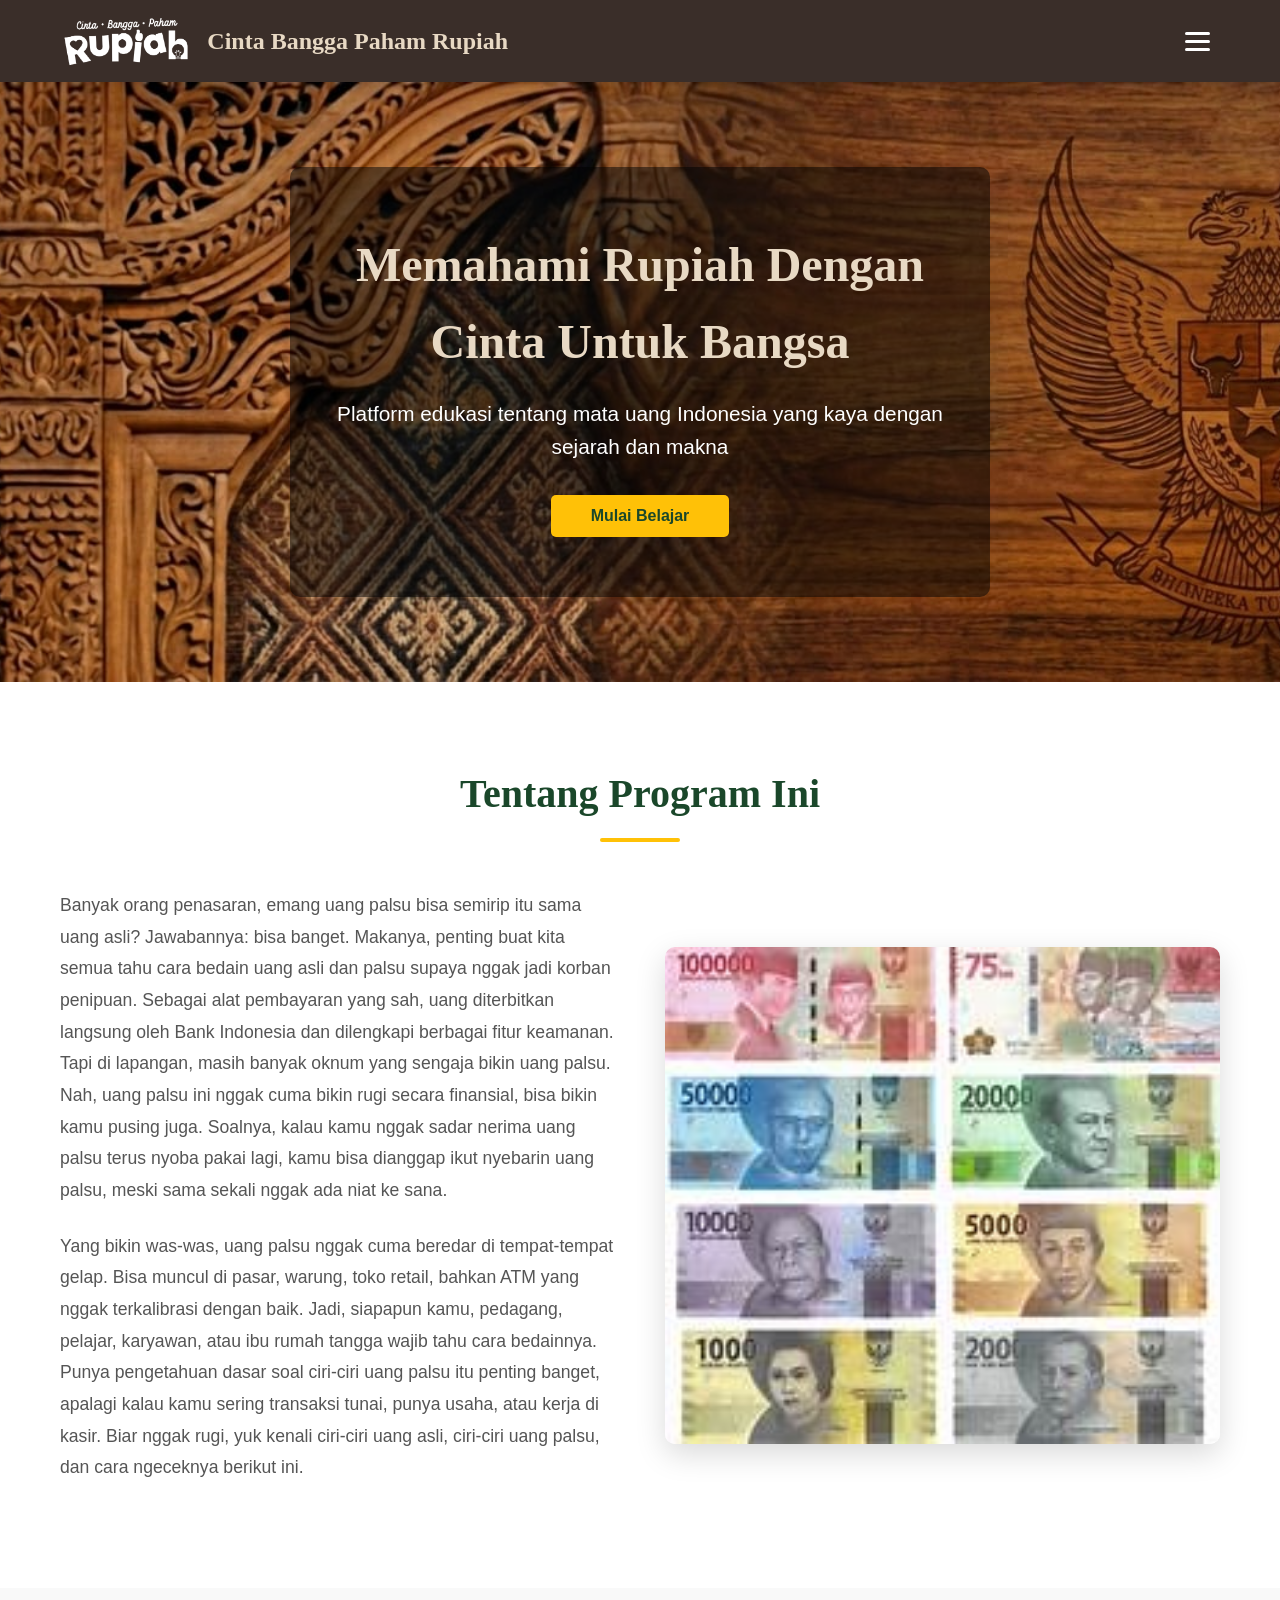
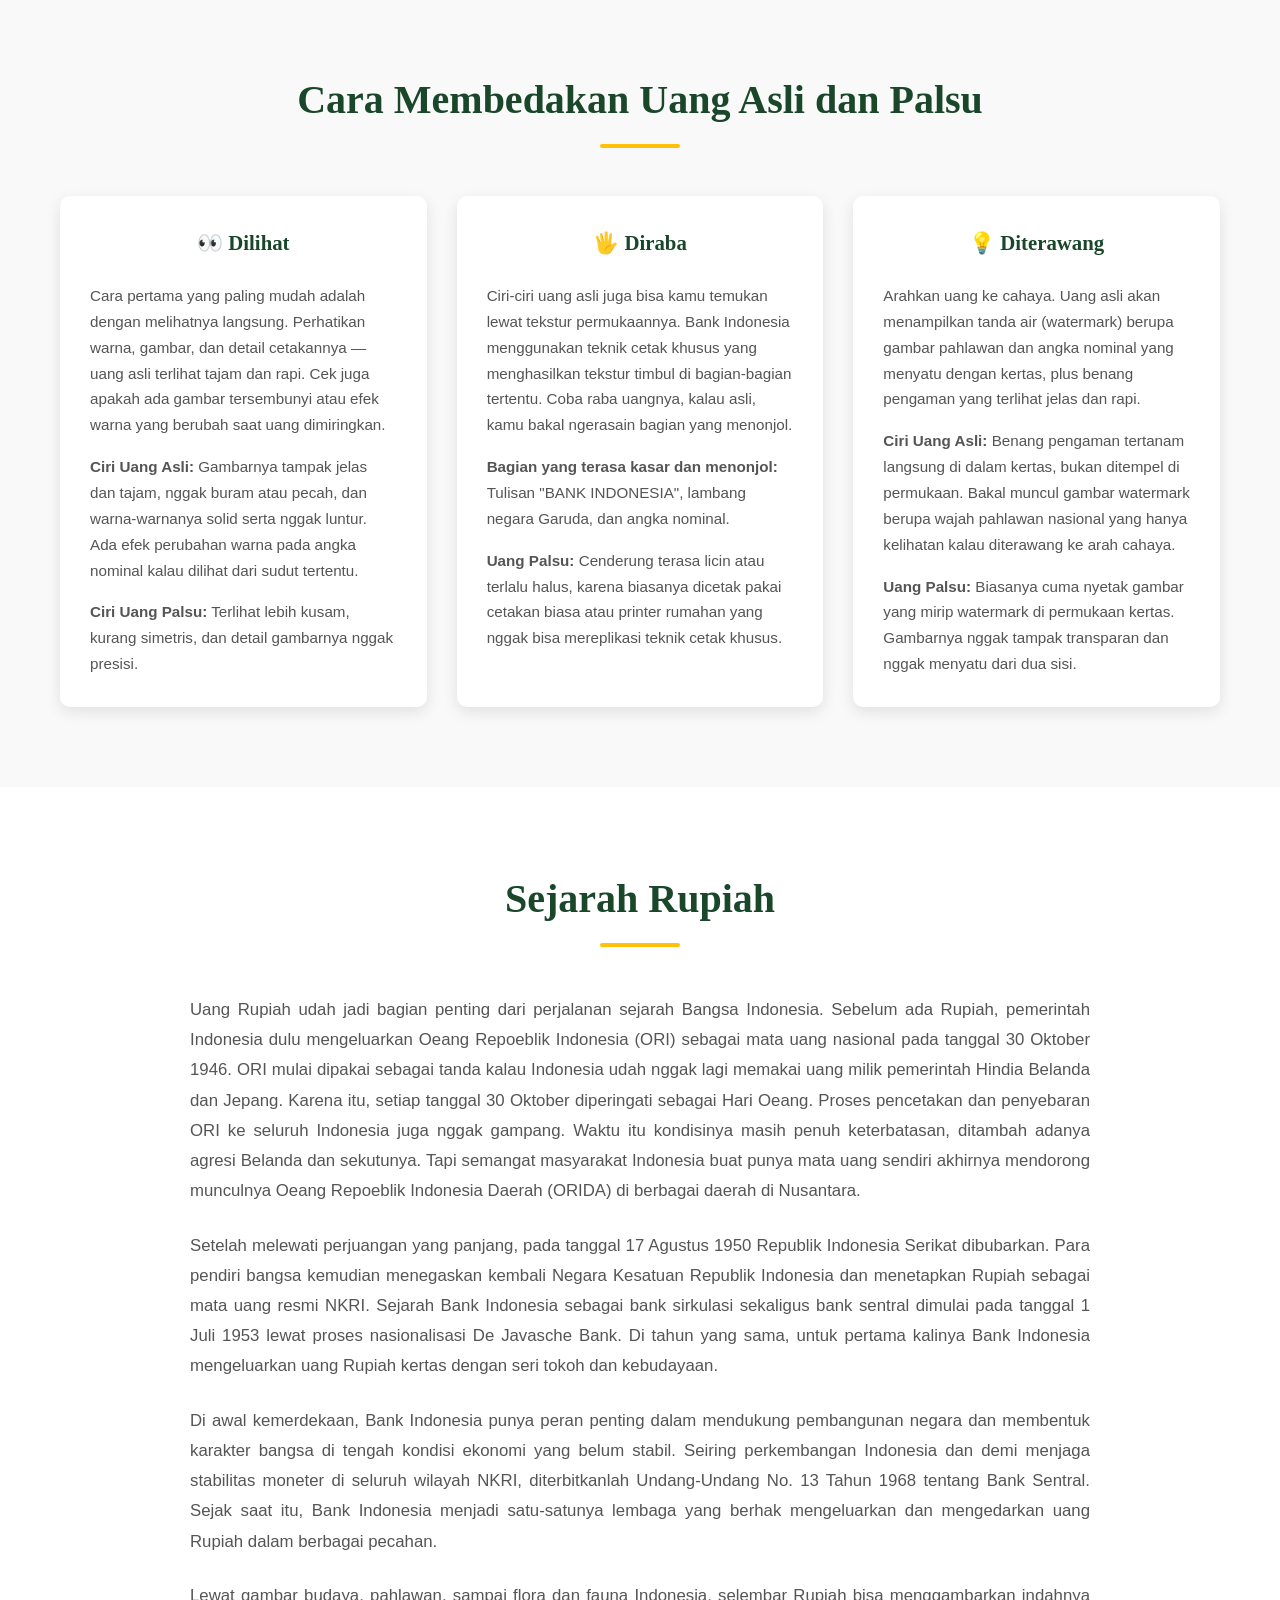
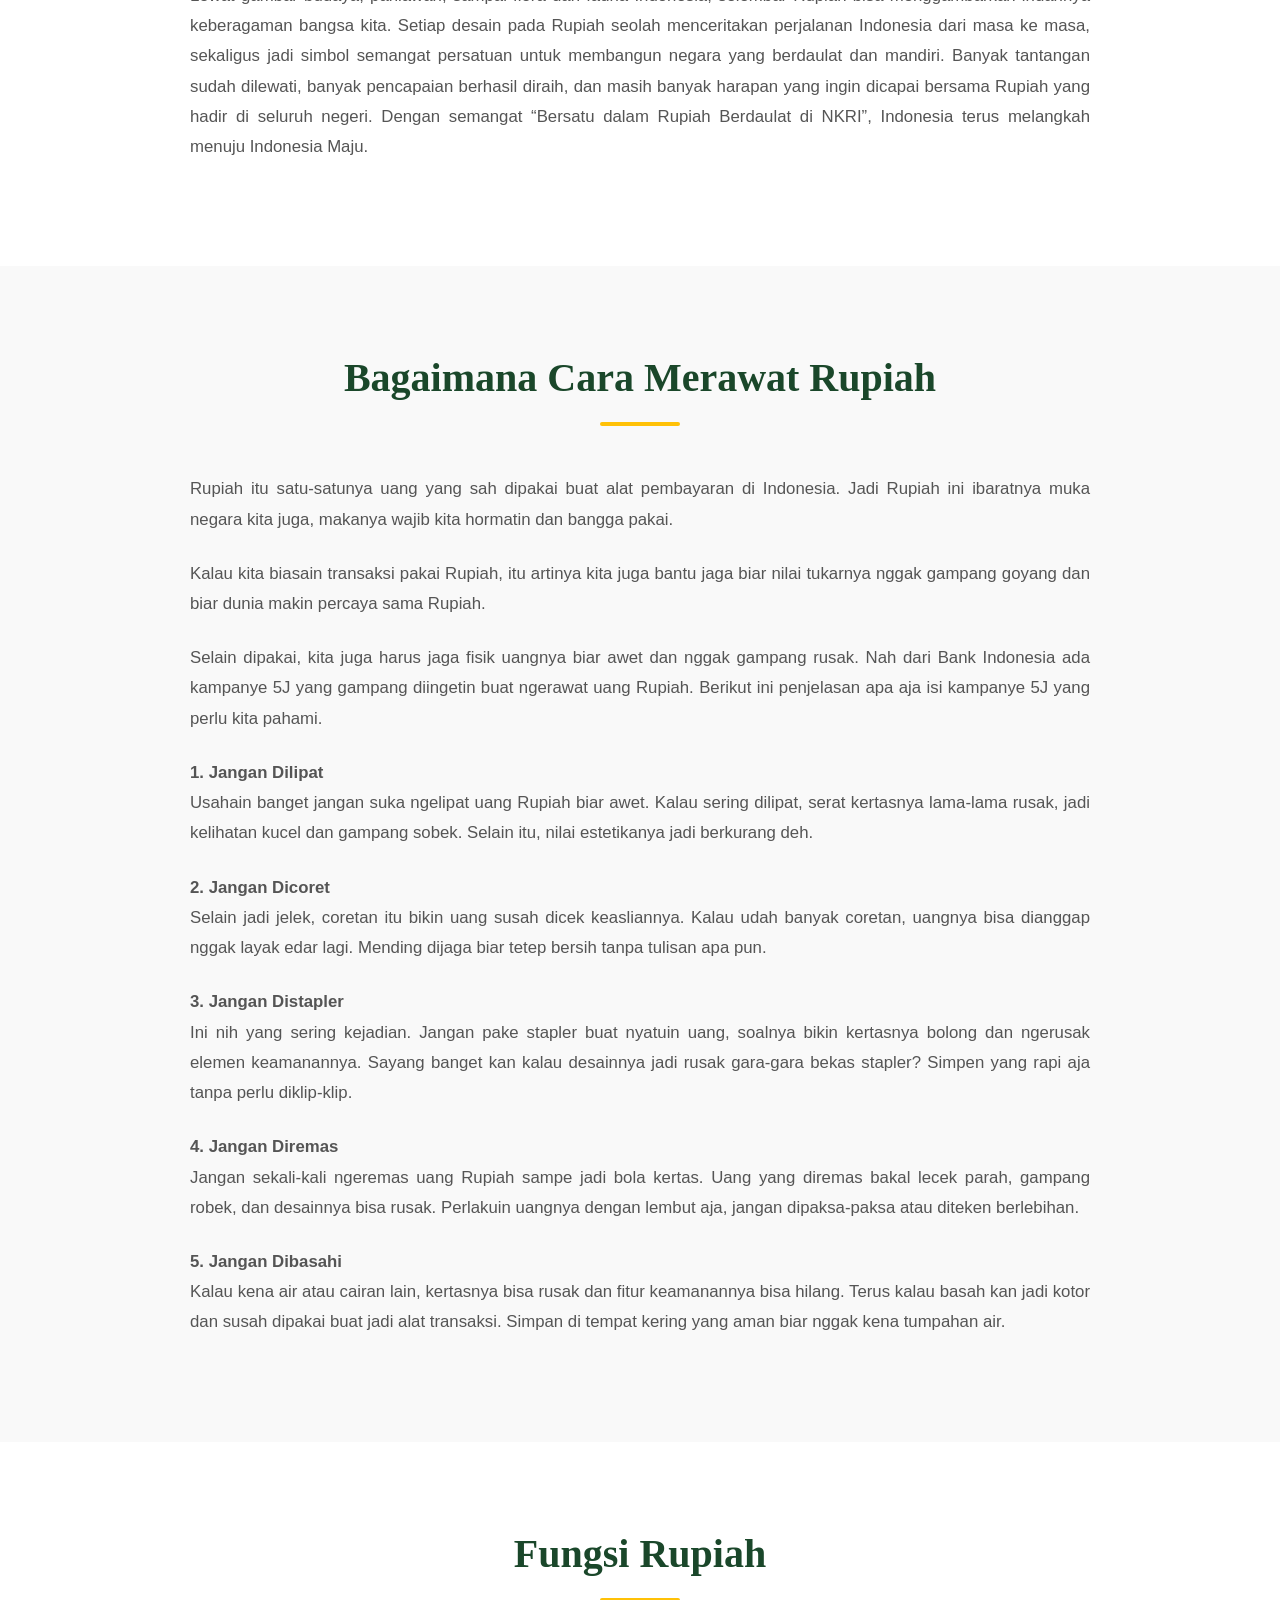
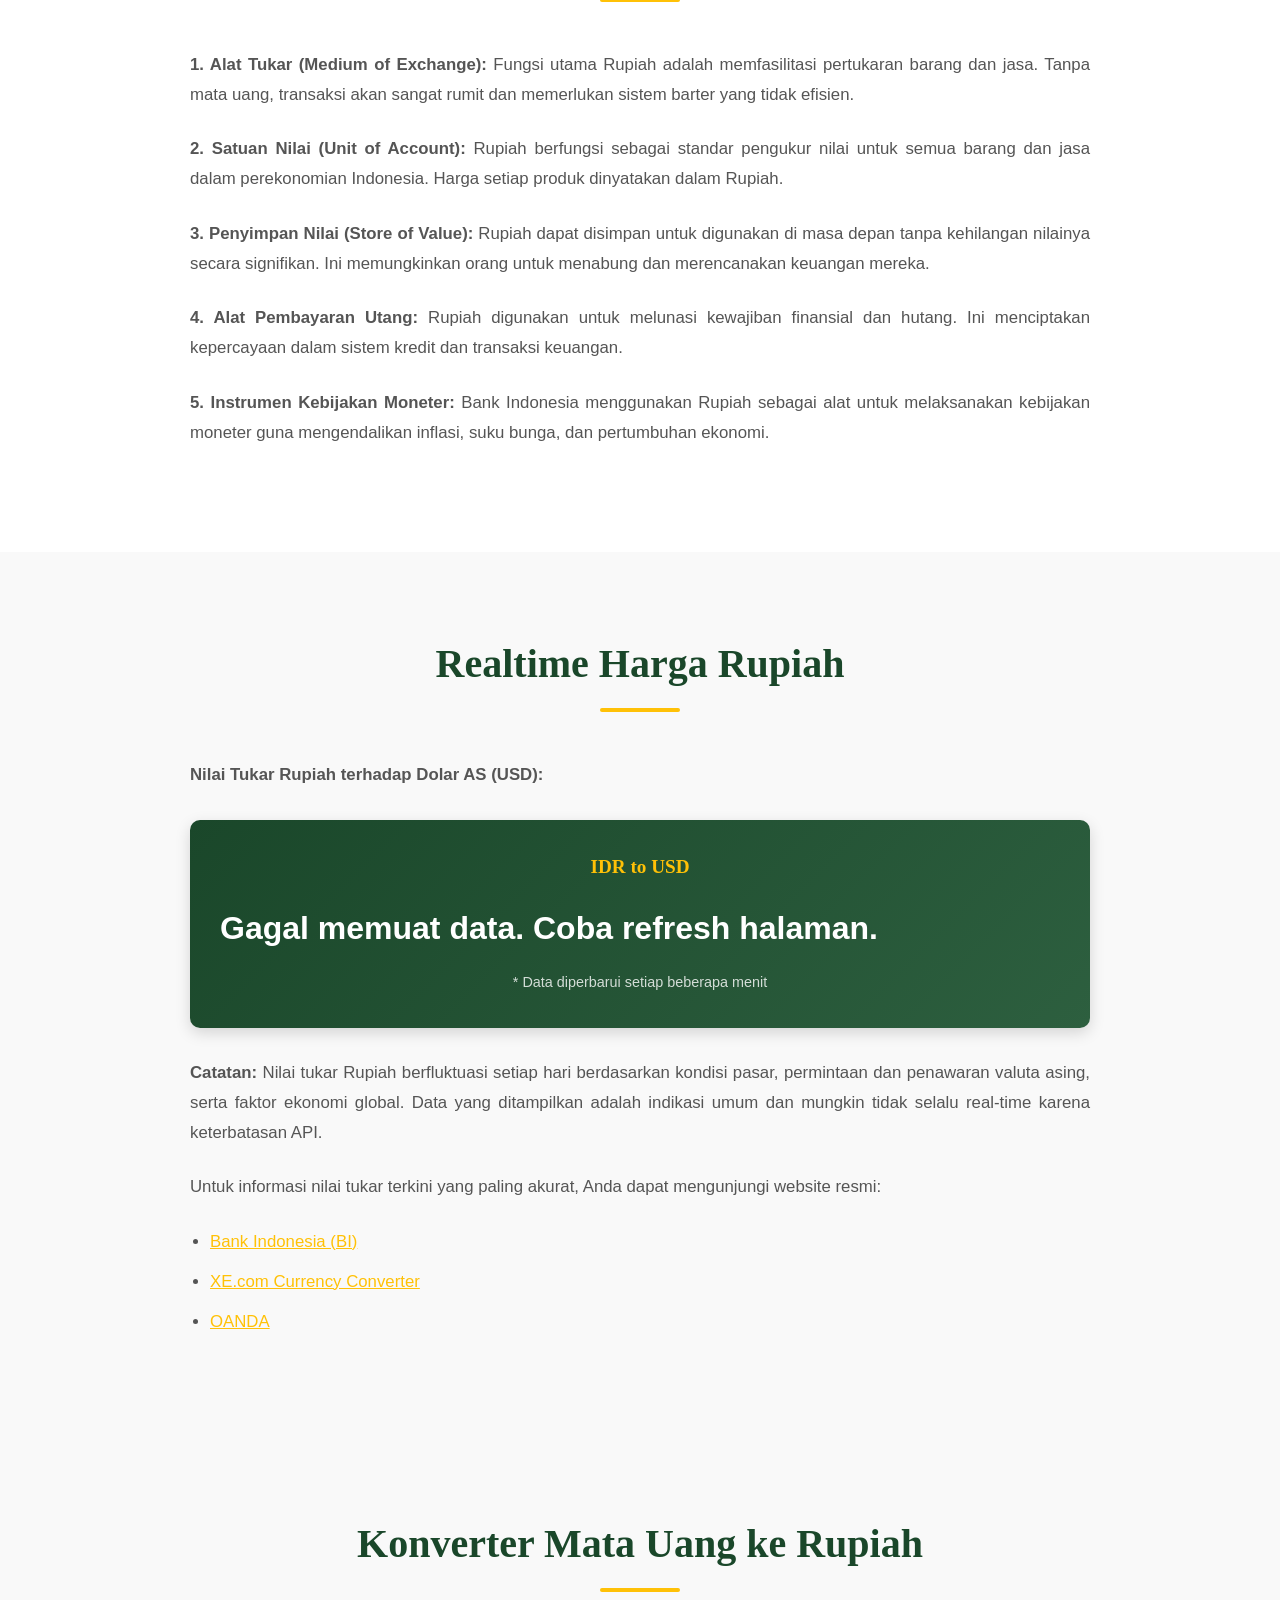
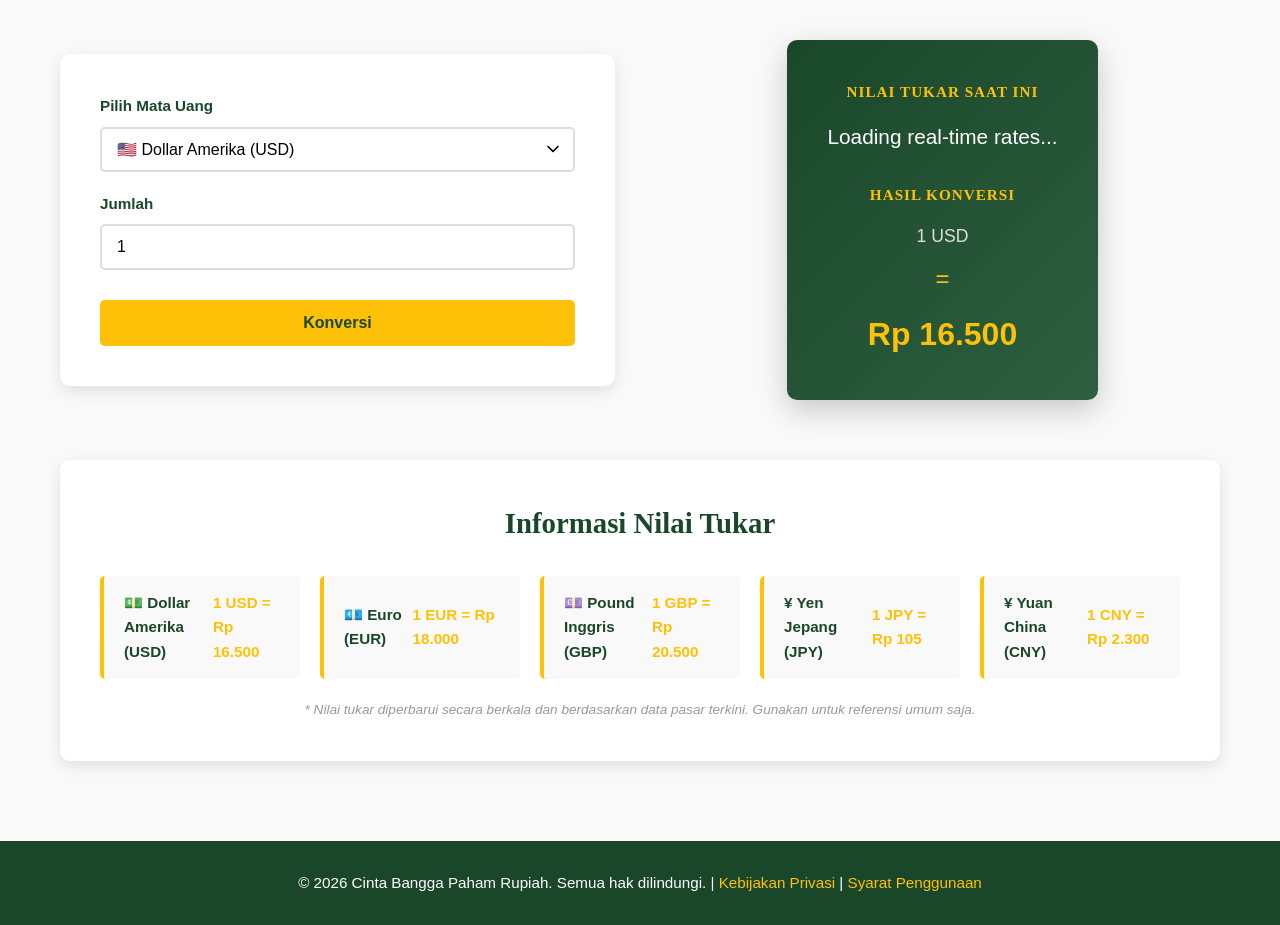
==== commit 8c863900: "Add files via upload" ====
--- a/index.html
+++ b/index.html
@@ -64,7 +64,7 @@
 Punya pengetahuan dasar soal ciri-ciri uang palsu itu penting banget, apalagi kalau kamu sering transaksi tunai, punya usaha, atau kerja di kasir. Biar nggak rugi, yuk kenali ciri-ciri uang asli, ciri-ciri uang palsu, dan cara ngeceknya berikut ini.</p>
                 </div>
                 <div class="about-image">
-                    <img src="assets/images/gambar uang.jpeg" alt="Tentang Cinta Bangga Paham Rupiah">
+                    <img src="assets/images/uanganung.jpg" alt="Tentang Cinta Bangga Paham Rupiah">
                 </div>
             </div>
         </div>
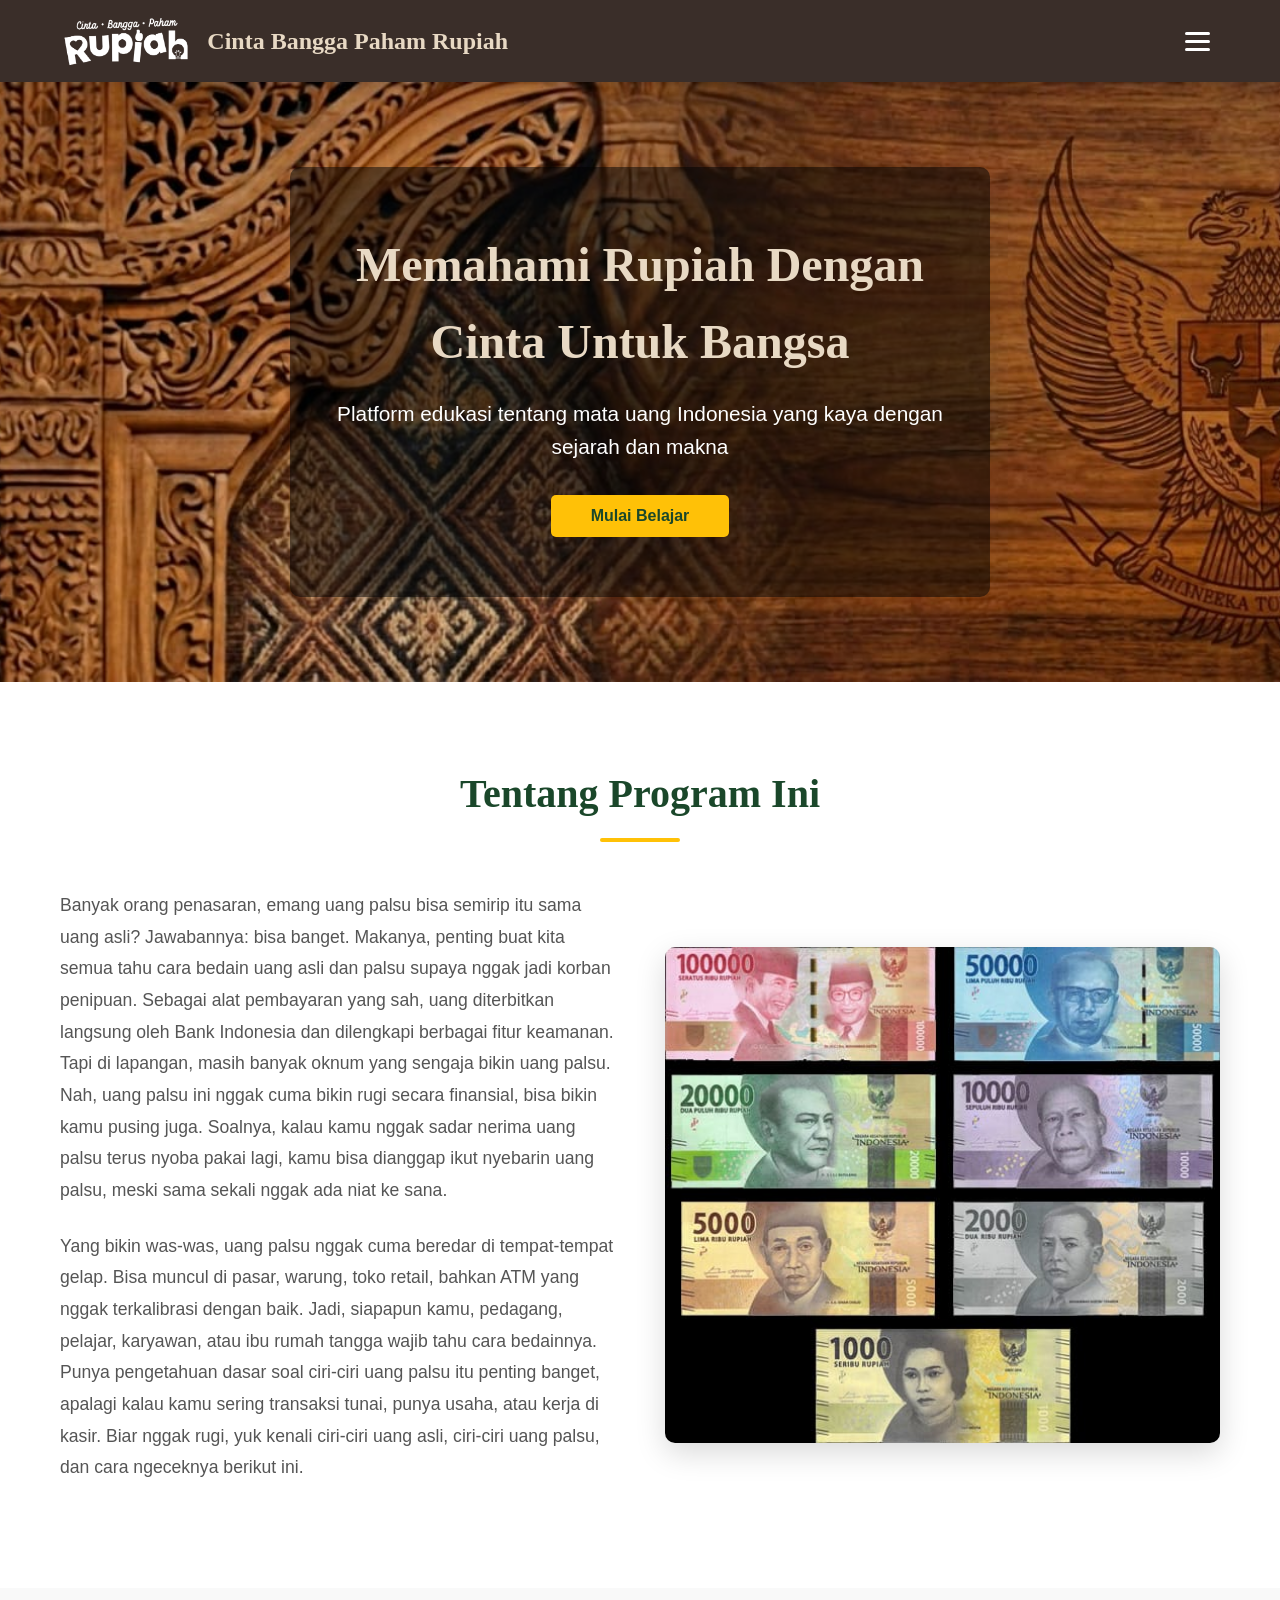
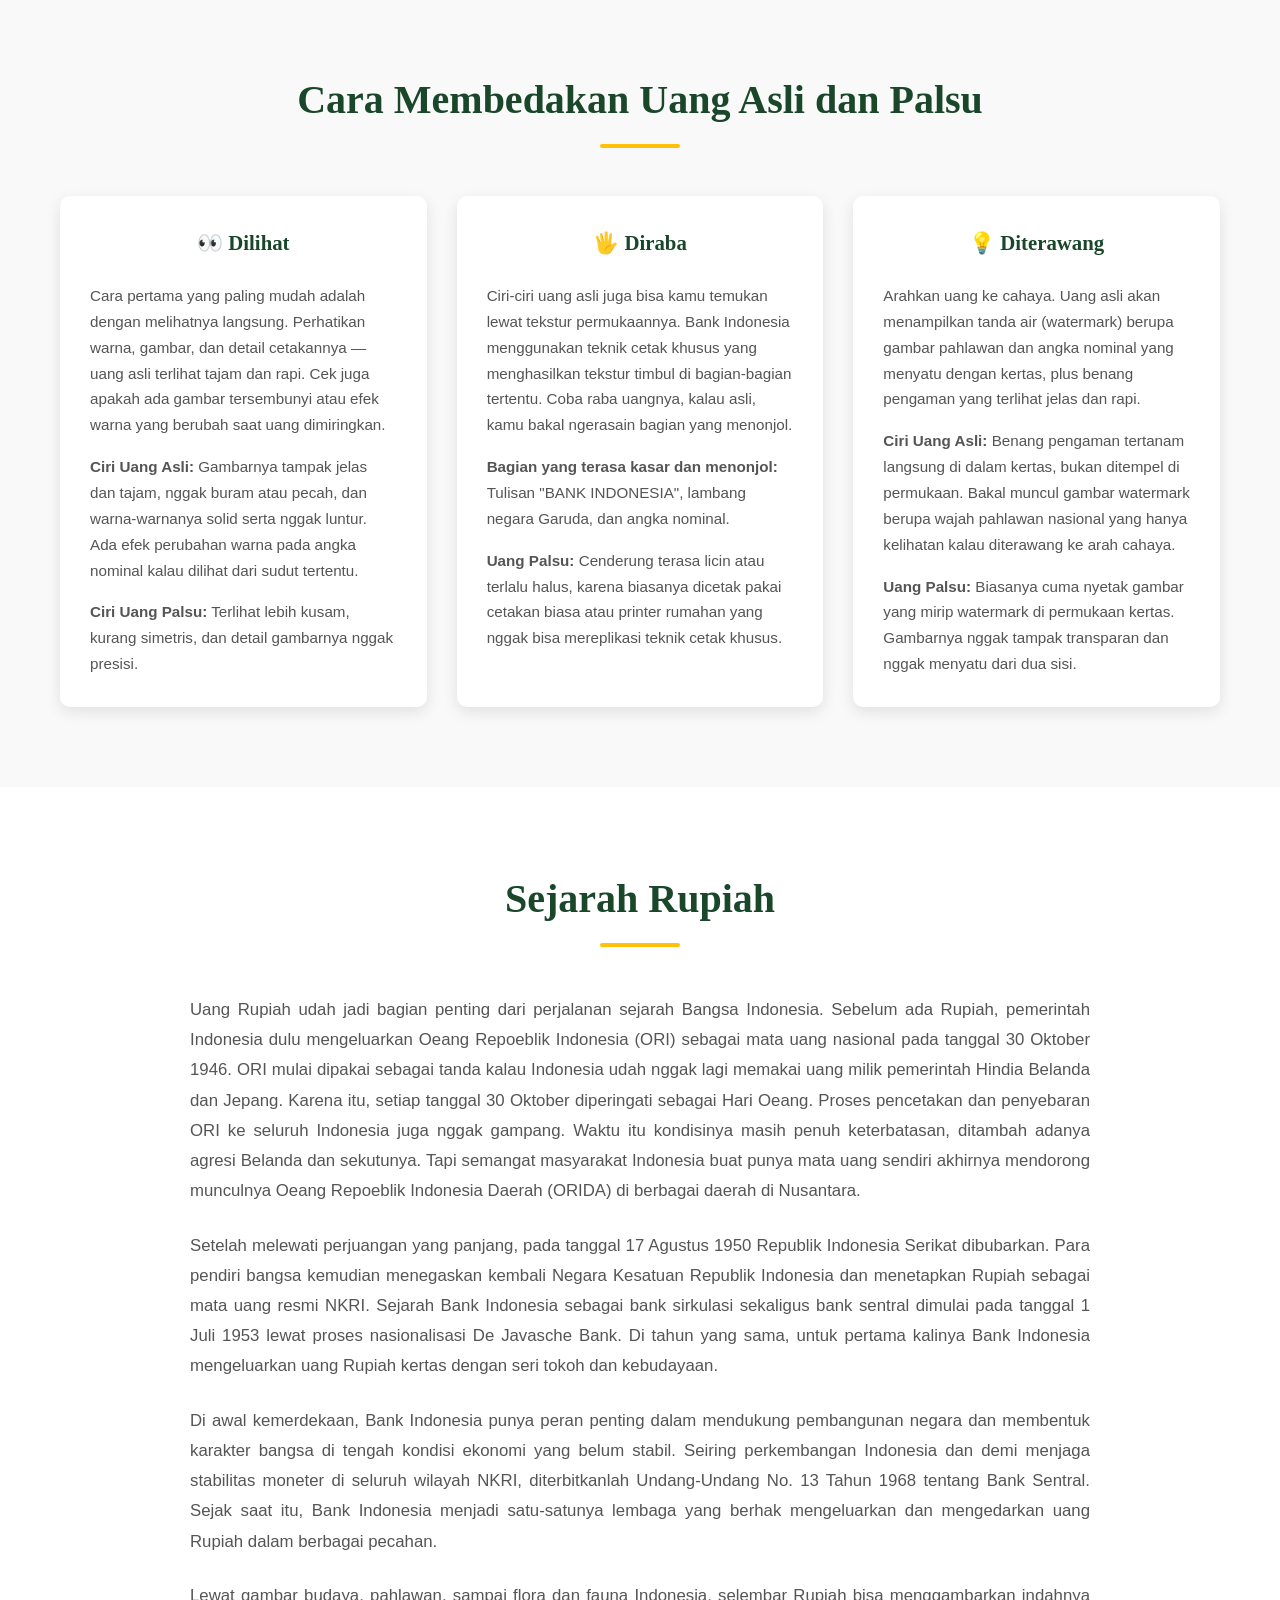
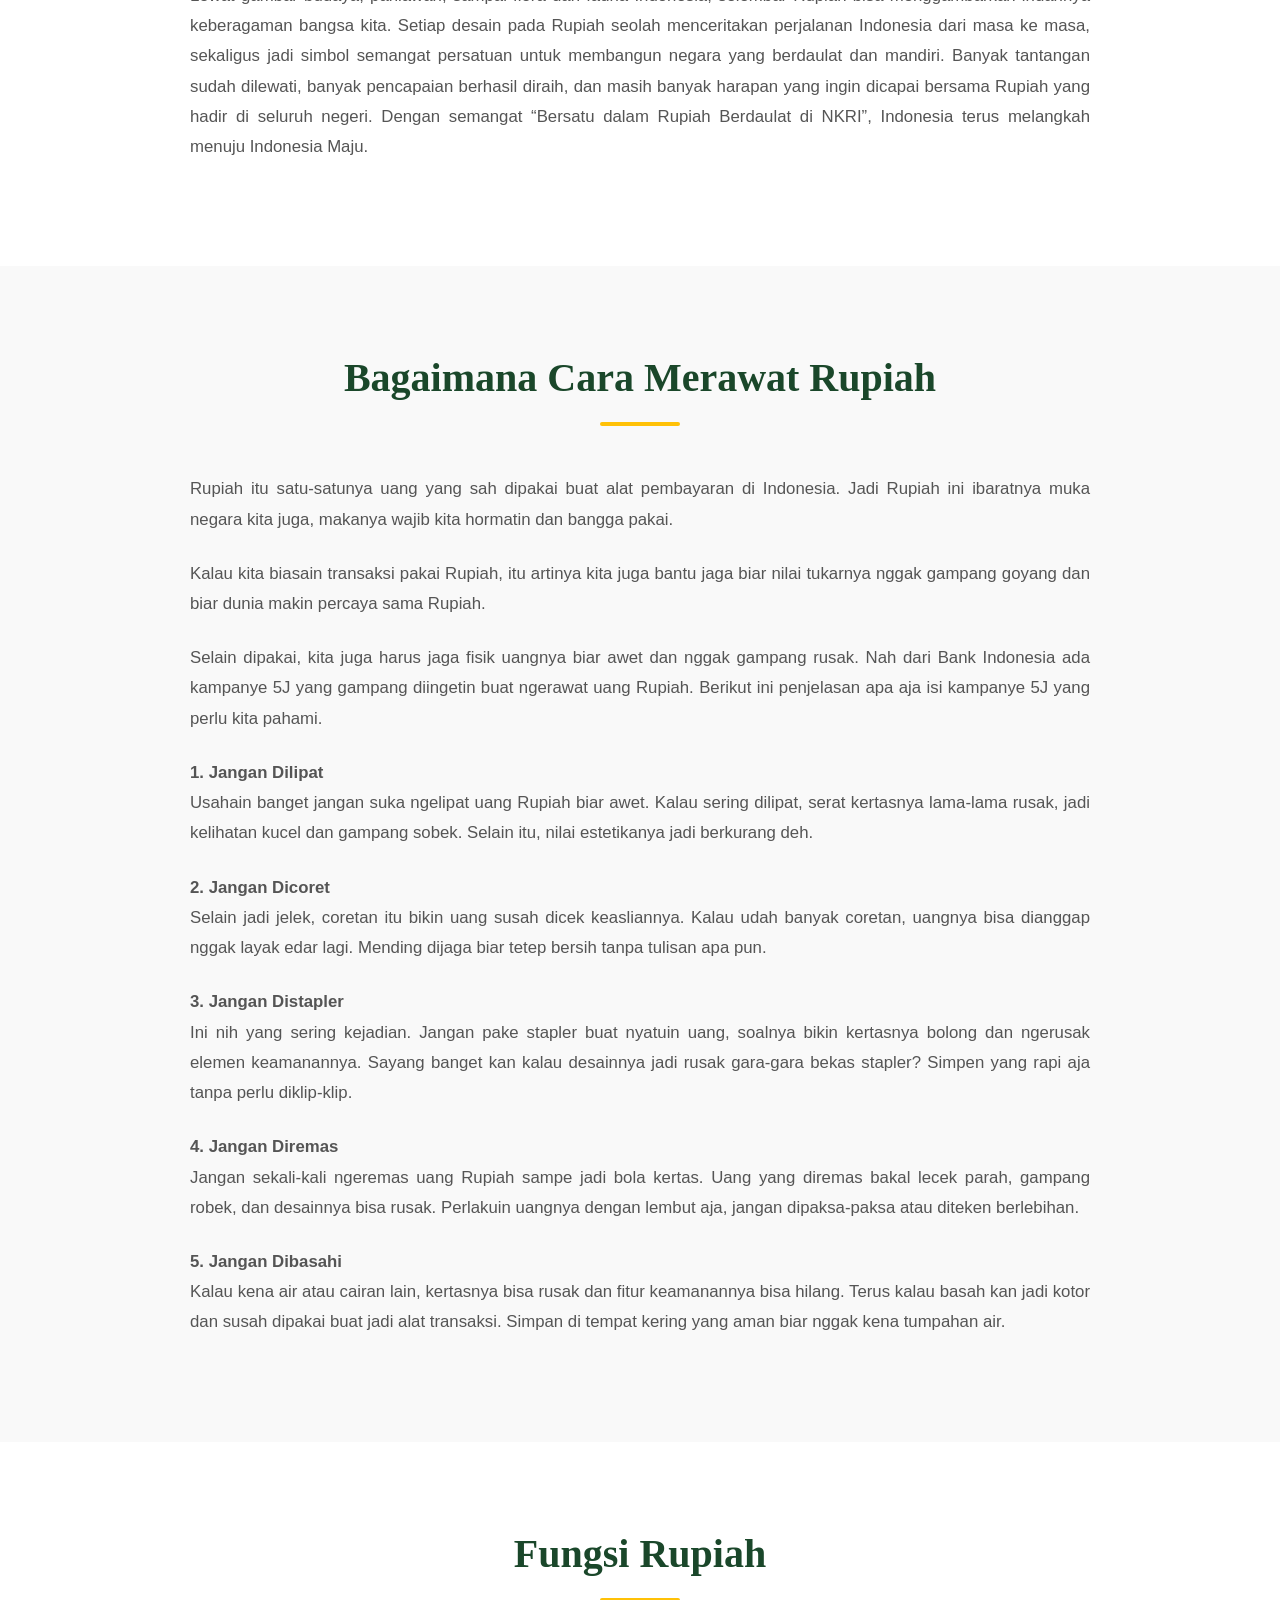
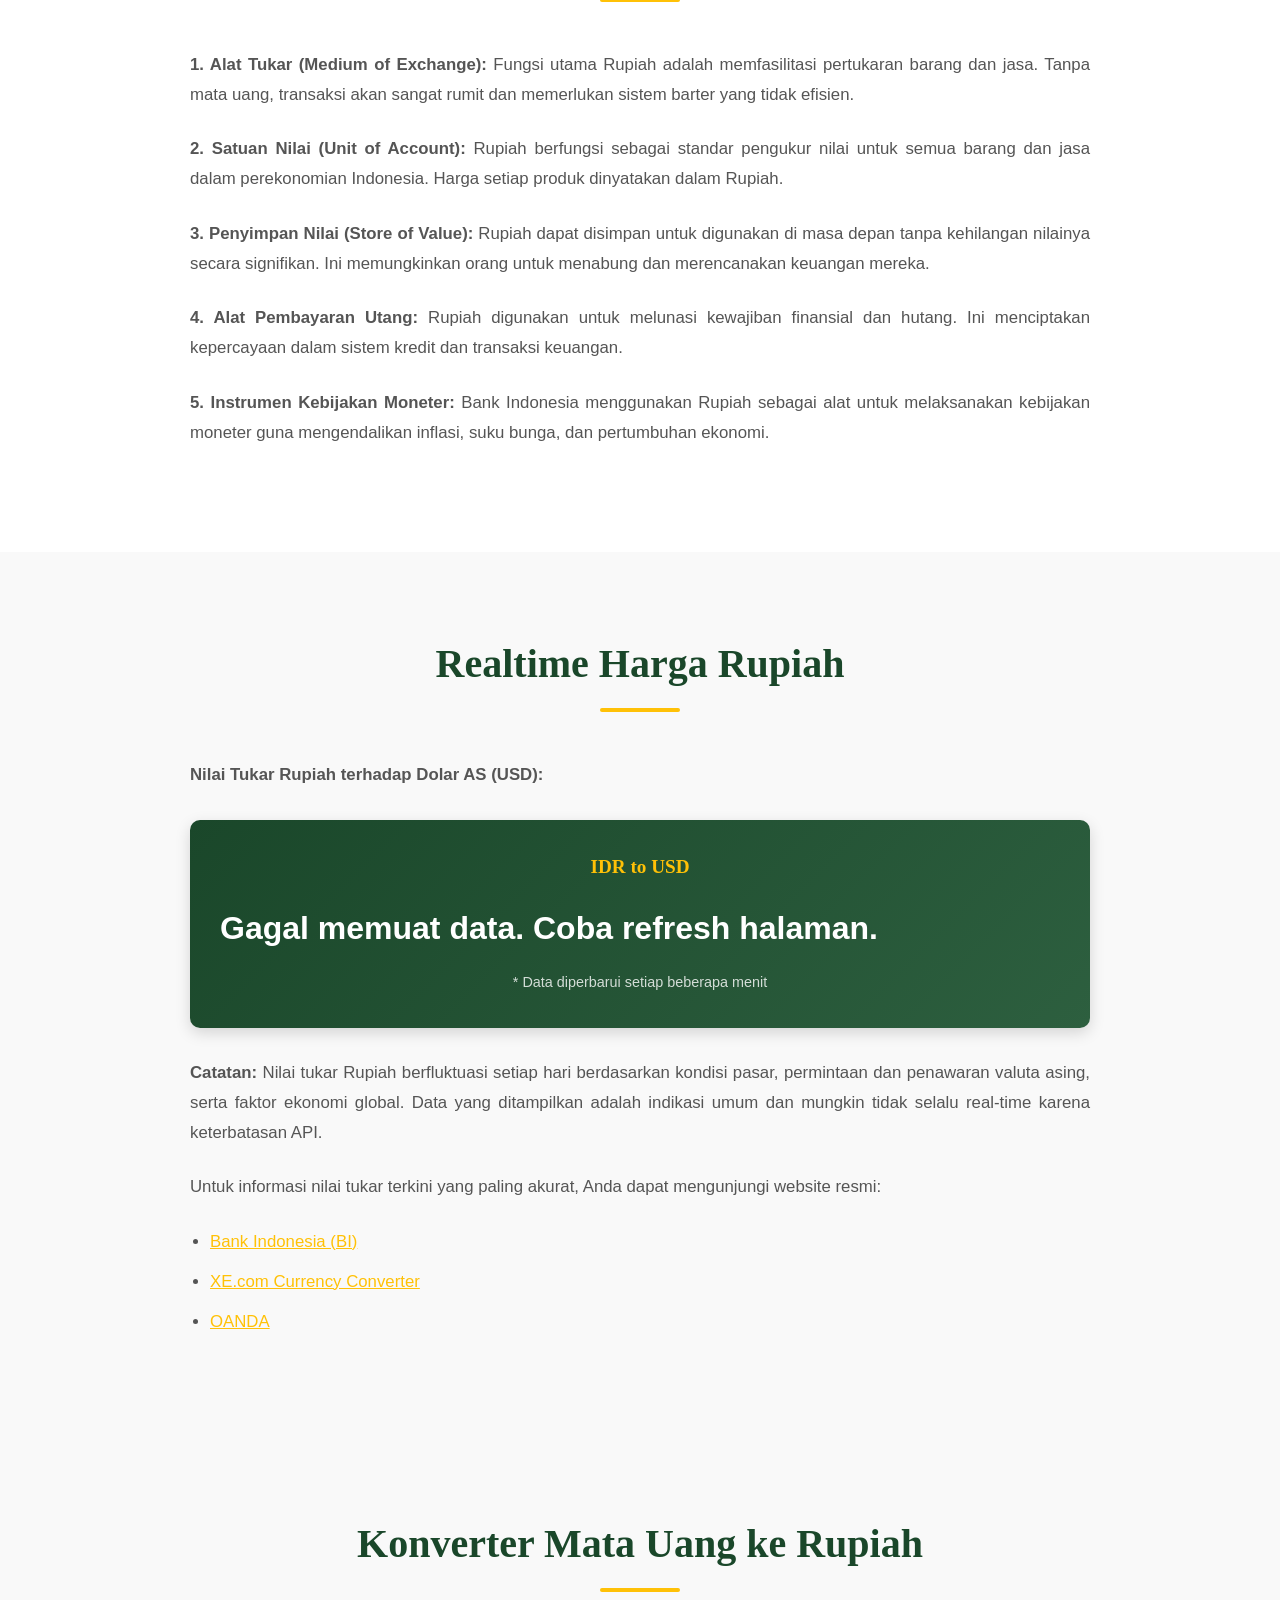
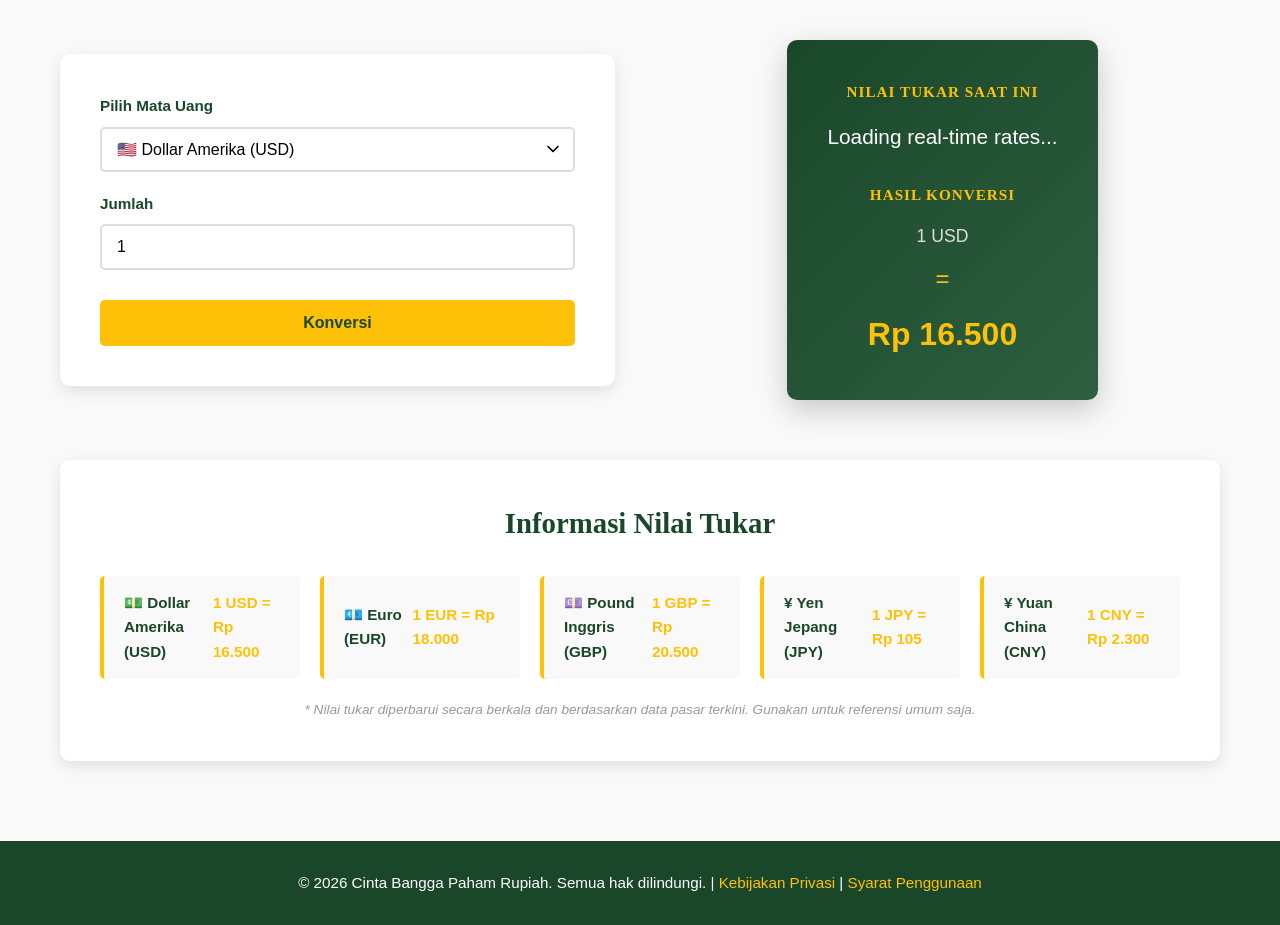
==== commit cbc16be5: "Add files via upload" ====
--- a/index.html
+++ b/index.html
@@ -64,7 +64,7 @@
 Punya pengetahuan dasar soal ciri-ciri uang palsu itu penting banget, apalagi kalau kamu sering transaksi tunai, punya usaha, atau kerja di kasir. Biar nggak rugi, yuk kenali ciri-ciri uang asli, ciri-ciri uang palsu, dan cara ngeceknya berikut ini.</p>
                 </div>
                 <div class="about-image">
-                    <img src="assets/images/uanganung.jpg" alt="Tentang Cinta Bangga Paham Rupiah">
+                    <img src="assets/images/gambar uang.jpeg" alt="Tentang Cinta Bangga Paham Rupiah">
                 </div>
             </div>
         </div>
